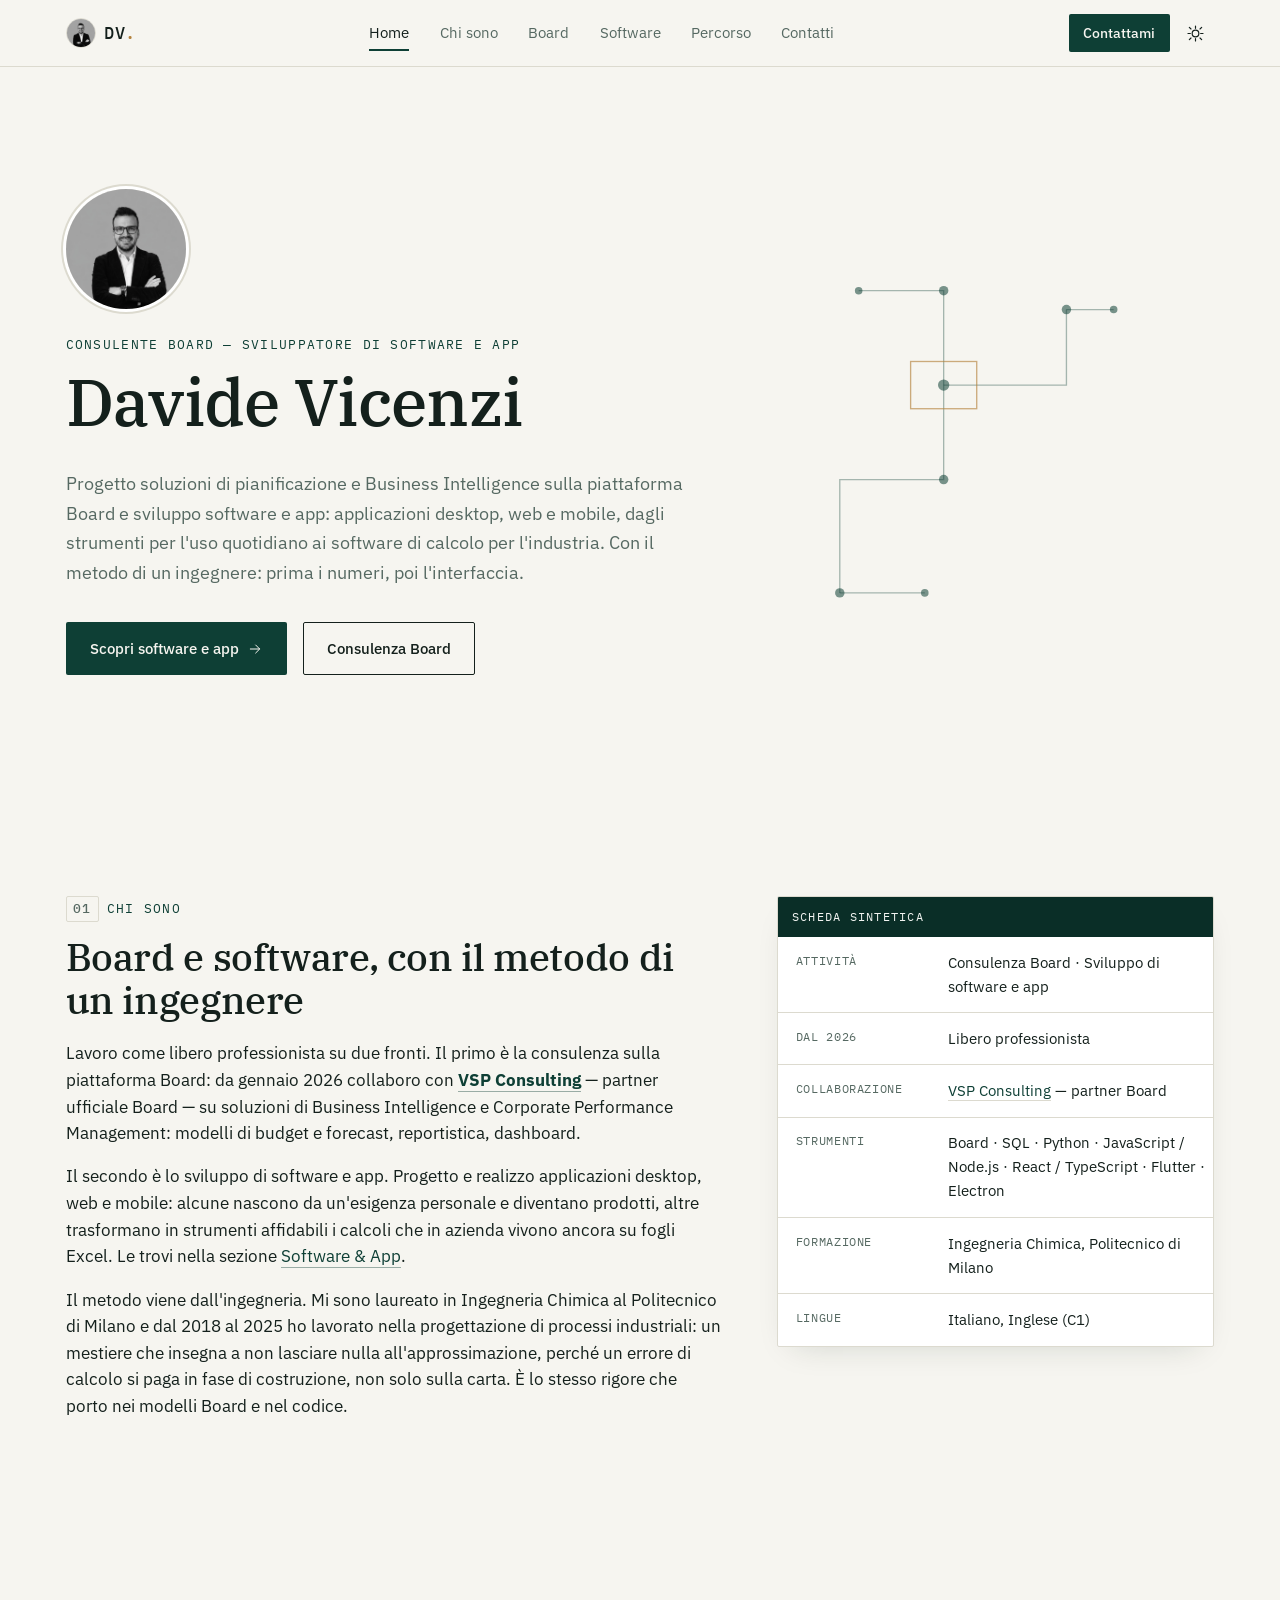
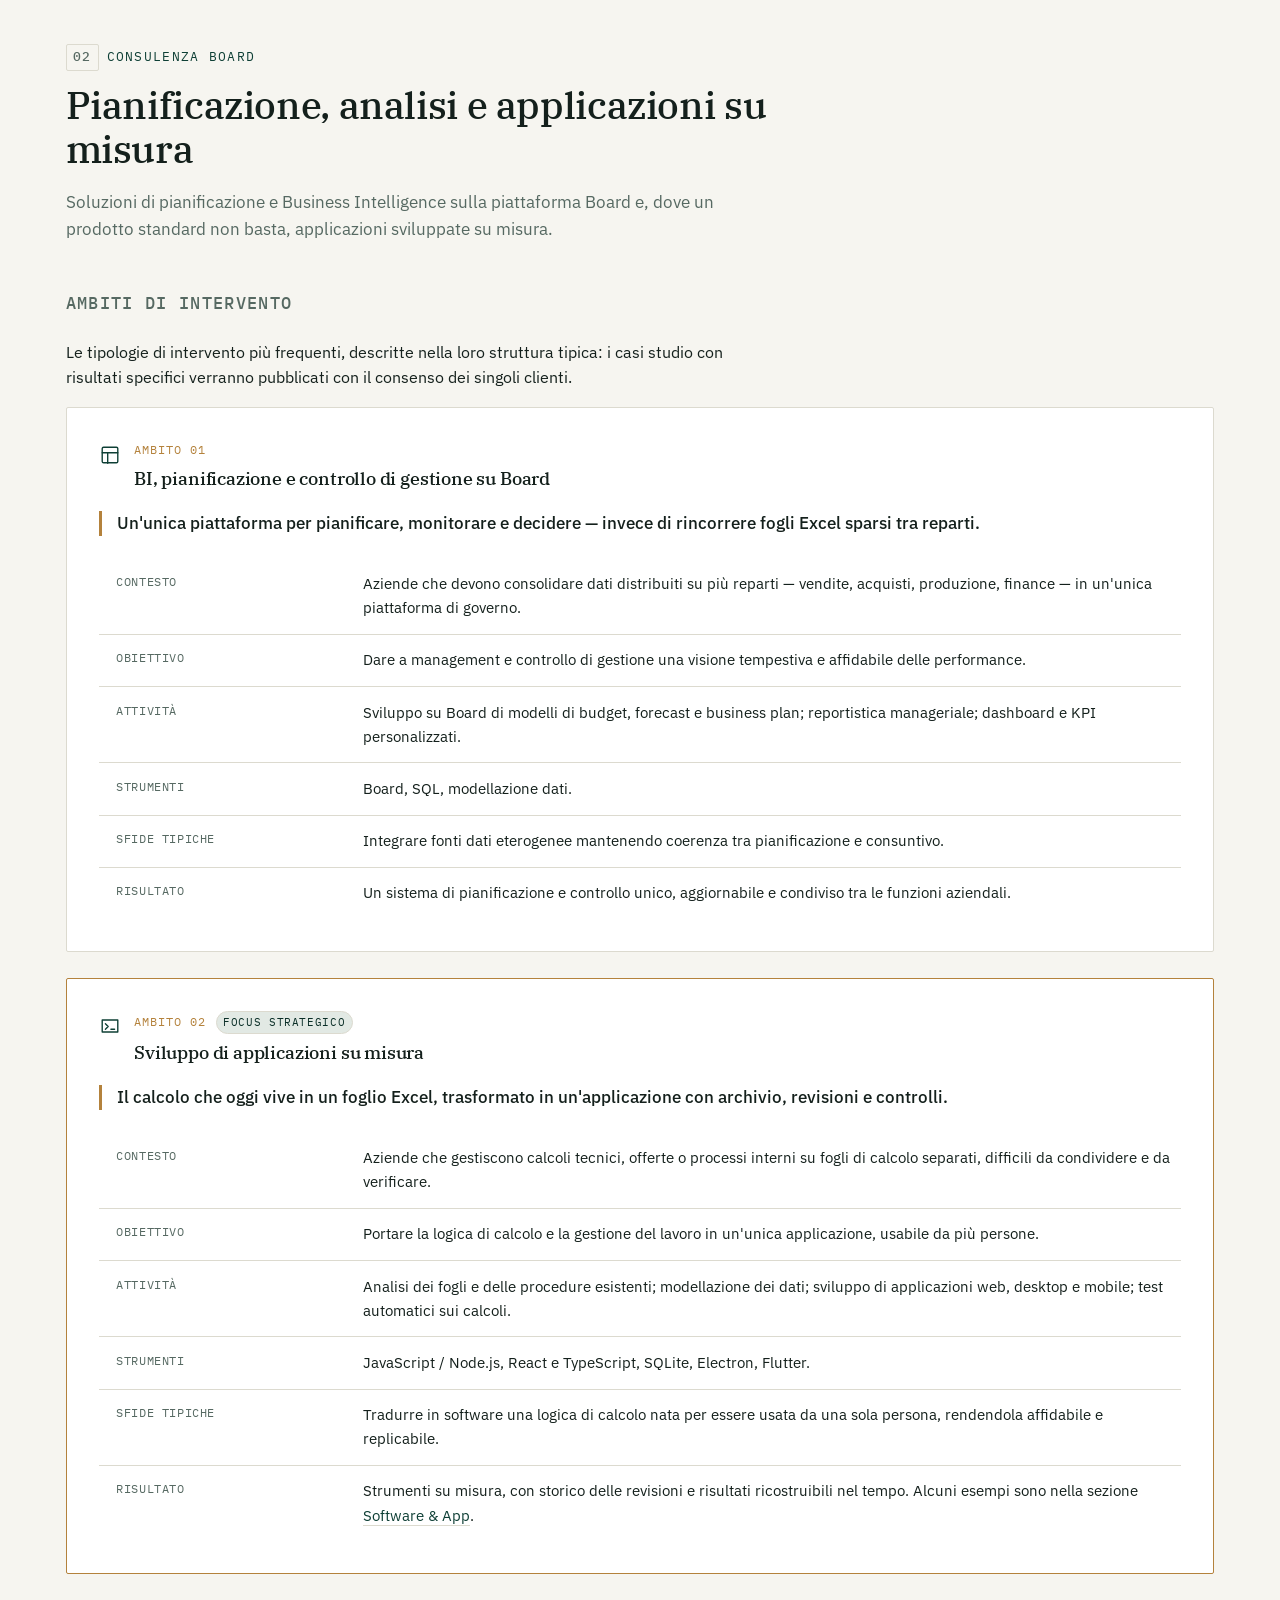
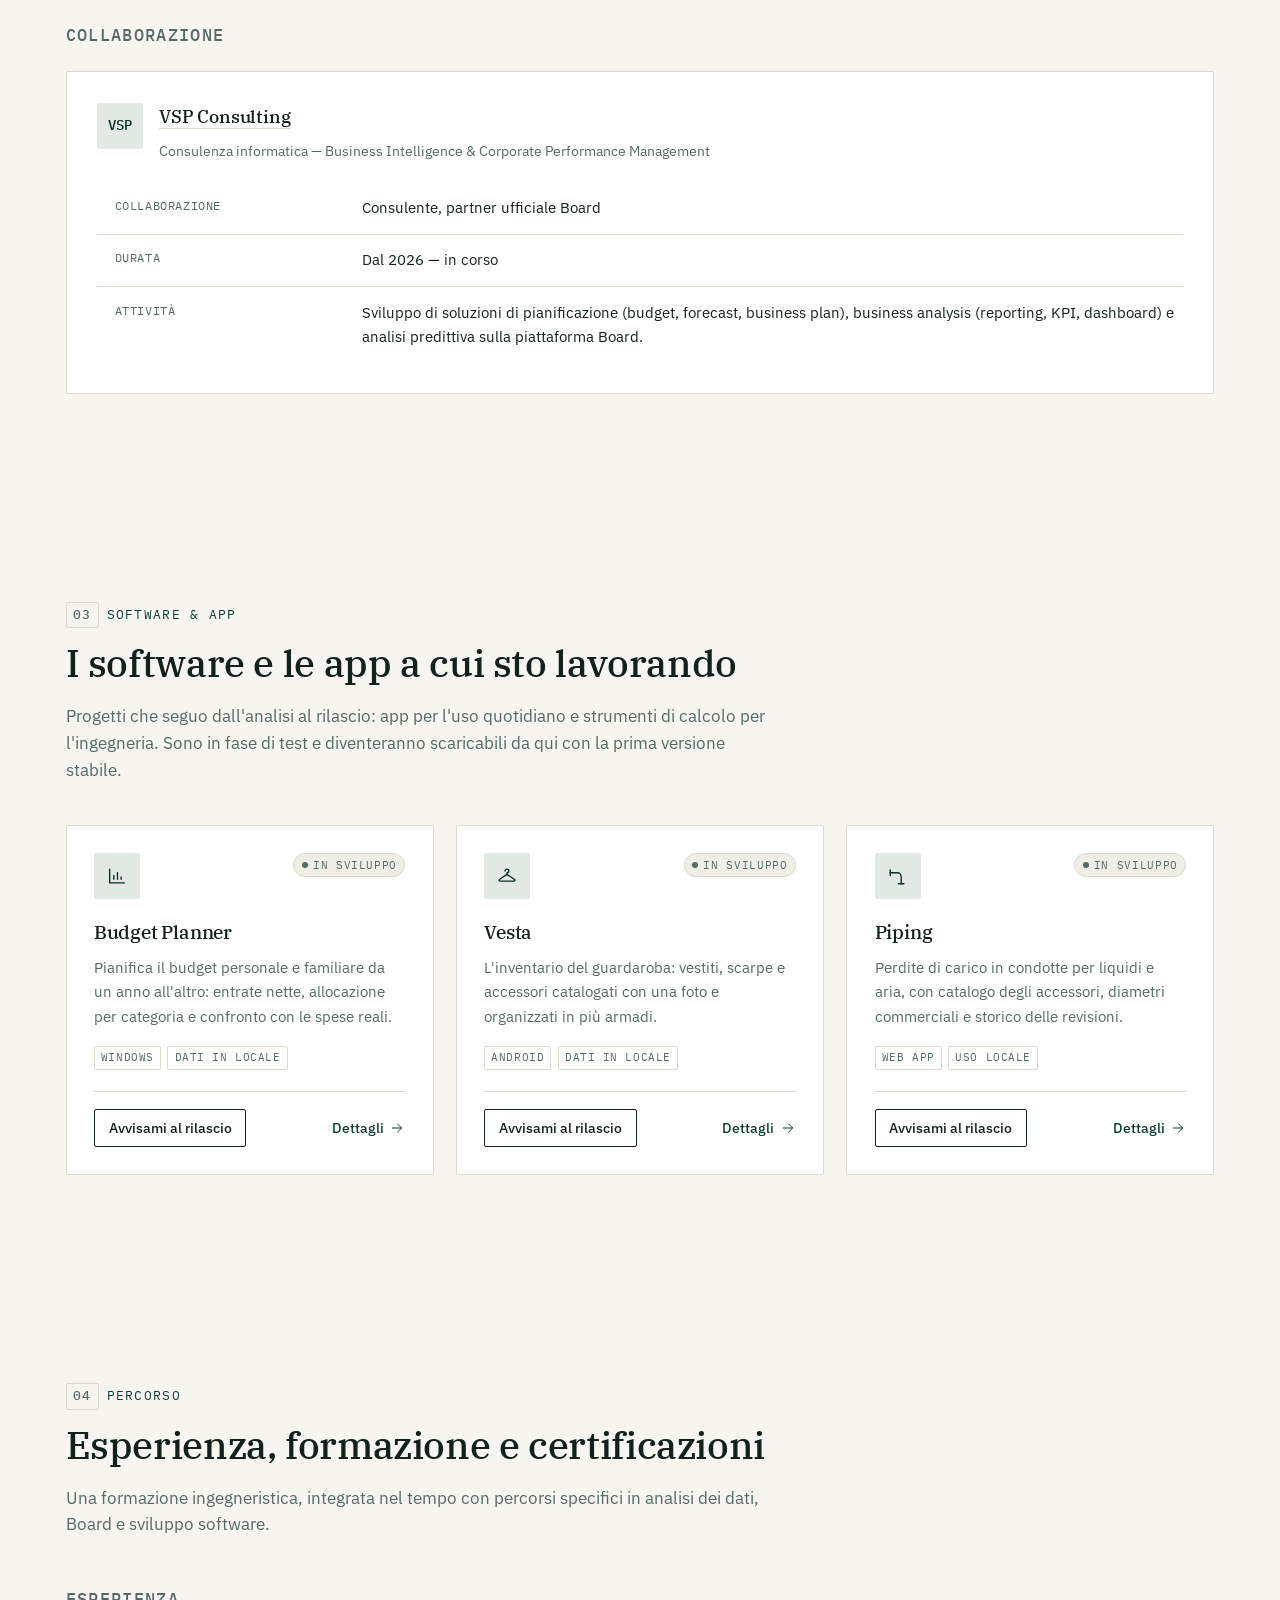
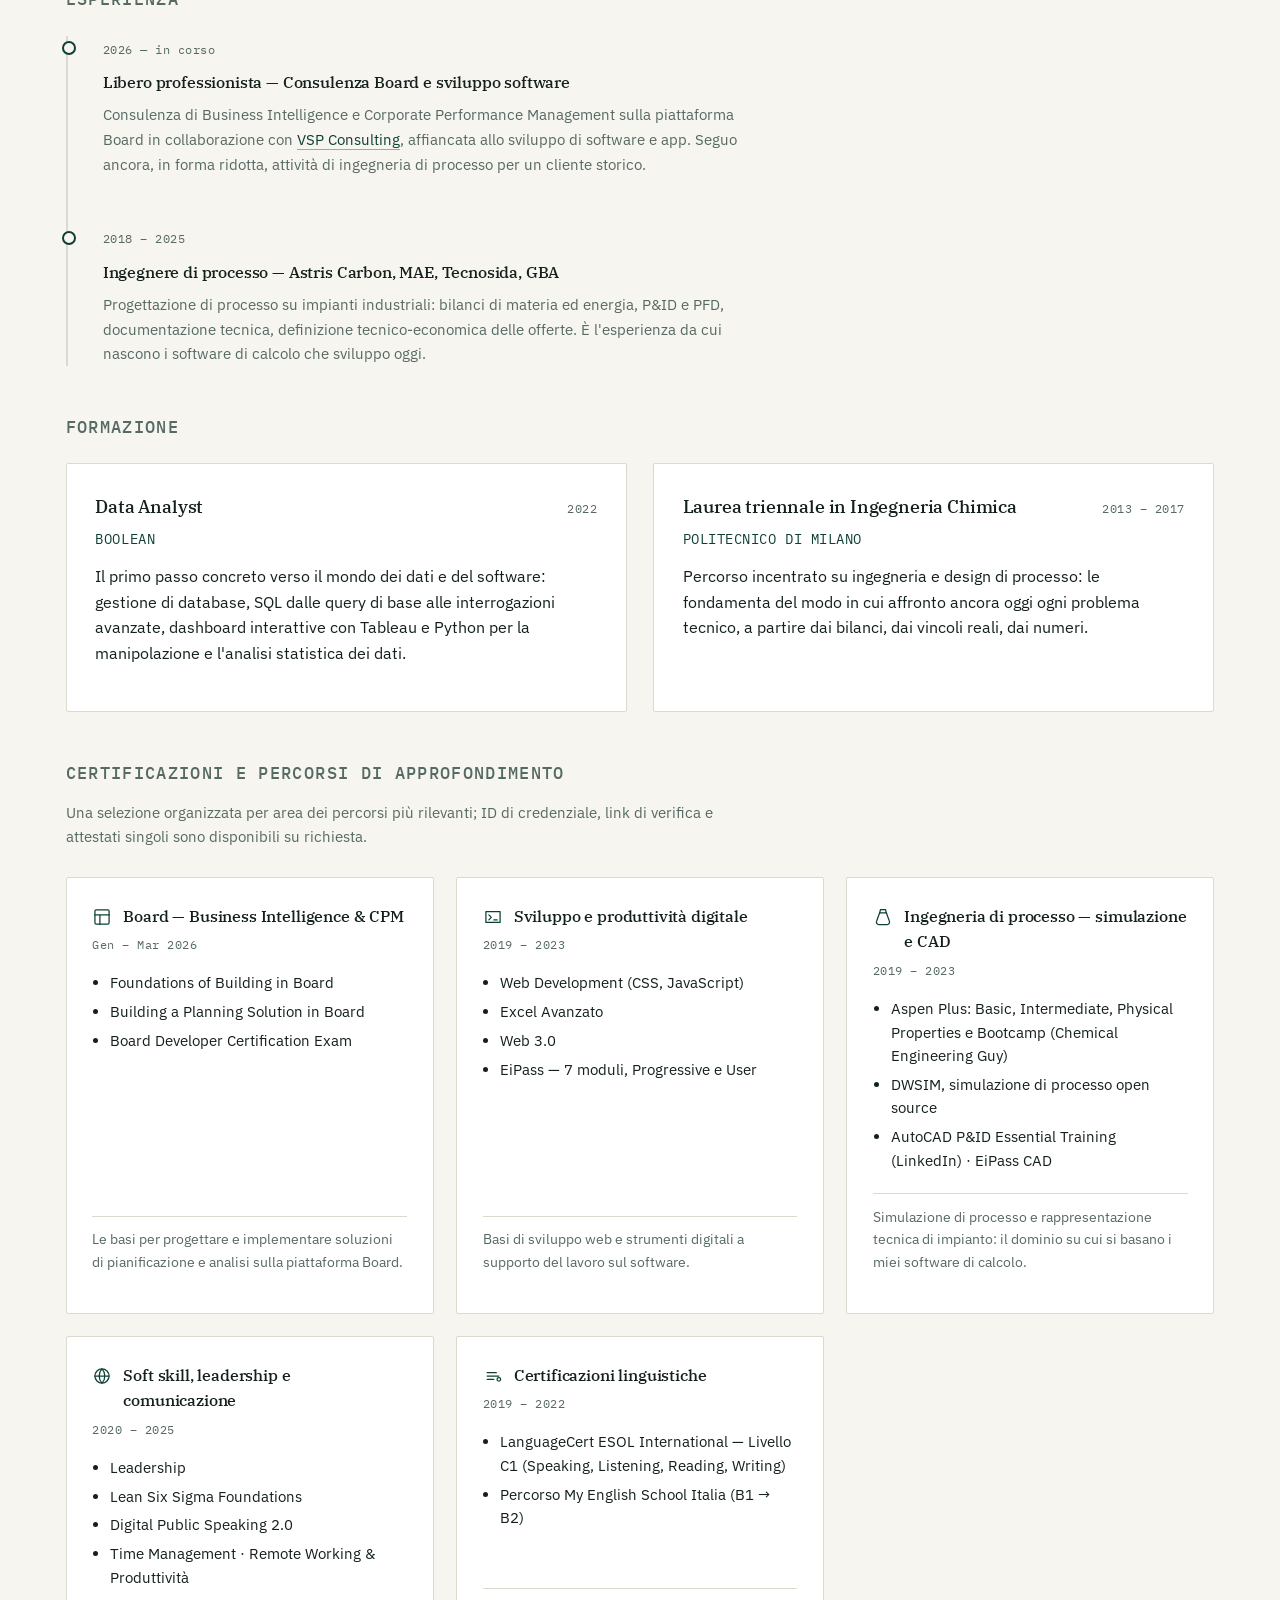
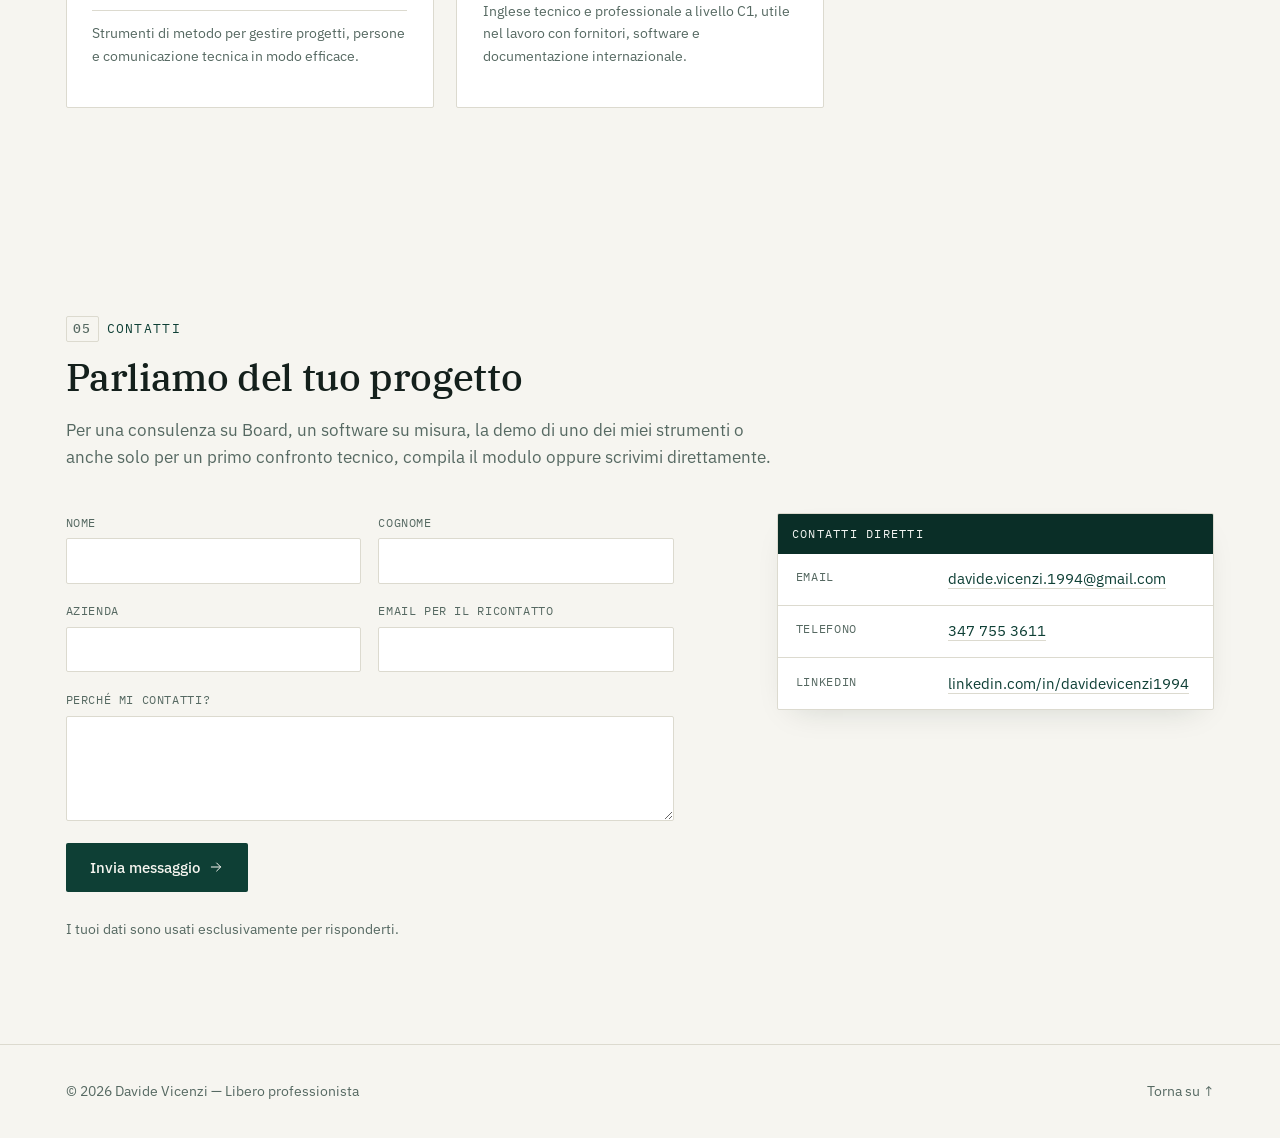
==== index.html @ 3ca6655b "Nasconde AbatiX e toglie i segnaposto degli screenshot - AbatiX rimosso dalla vetrina in attesa di c" ====
<!DOCTYPE html>
<html lang="it">
<head>
<meta charset="UTF-8">
<meta name="viewport" content="width=device-width, initial-scale=1.0">
<title>Davide Vicenzi — Consulente Board e sviluppatore di software e app</title>
<meta name="description" content="Davide Vicenzi, libero professionista: consulenza di Business Intelligence e Corporate Performance Management su piattaforma Board e sviluppo di software e app su misura.">

<!-- Open Graph / LinkedIn — l'immagine og-image.png va caricata nella root del repository GitHub -->
<meta property="og:type"        content="website">
<meta property="og:url"         content="https://davide-vicenzi.github.io/">
<meta property="og:title"       content="Davide Vicenzi — Consulente Board e sviluppatore di software e app">
<meta property="og:description" content="Consulenza di Business Intelligence e Corporate Performance Management su piattaforma Board e sviluppo di software e app su misura.">
<meta property="og:image"       content="https://davide-vicenzi.github.io/og-image.png">
<meta property="og:locale"      content="it_IT">

<!-- Twitter / X Card -->
<meta name="twitter:card"        content="summary_large_image">
<meta name="twitter:title"       content="Davide Vicenzi — Consulente Board e sviluppatore di software e app">
<meta name="twitter:description" content="Consulenza di Business Intelligence e Corporate Performance Management su piattaforma Board e sviluppo di software e app su misura.">
<meta name="twitter:image"       content="https://davide-vicenzi.github.io/og-image.png">

<!-- Favicon -->
<link rel="icon"             type="image/svg+xml" href="favicon.svg">
<link rel="alternate icon"   type="image/x-icon"  href="favicon.ico">
<link rel="apple-touch-icon" sizes="180x180"       href="apple-touch-icon.png">

<!-- SEO -->
<link rel="canonical" href="https://davide-vicenzi.github.io/">
<meta name="author" content="Davide Vicenzi">

<!-- Mobile browser chrome -->
<meta name="theme-color" content="#0E3F35">

<link rel="preconnect" href="https://fonts.googleapis.com">
<link rel="preconnect" href="https://fonts.gstatic.com" crossorigin>
<link href="https://fonts.googleapis.com/css2?family=IBM+Plex+Serif:wght@400;500;600&family=IBM+Plex+Sans:wght@400;500;600&family=IBM+Plex+Mono:wght@400;500&display=swap" rel="stylesheet">
<link rel="stylesheet" href="style.css">
</head>
<body>

<a class="skip-link" href="#main">Vai al contenuto</a>

<header class="site-header" id="site-header">
  <div class="nav-inner">

    <div class="logo-area">
      <!-- Avatar miniatura: appare quando la hero esce dal viewport -->
      <div class="nav-avatar" id="nav-avatar" aria-hidden="true">
        <img src="foto-profilo.jpg" alt="Davide Vicenzi">
      </div>
      <a href="#home" class="logo" aria-label="Torna alla home">DV<span class="logo-dot">.</span></a>
    </div>

    <nav class="main-nav" id="main-nav" aria-label="Navigazione principale">
      <a href="#home">Home</a>
      <a href="#chi-sono">Chi sono</a>
      <a href="#board">Board</a>
      <a href="#software">Software</a>
      <a href="#percorso">Percorso</a>
      <a href="#contatti">Contatti</a>
    </nav>

    <div class="nav-actions">
      <a href="#contatti" class="btn btn-primary btn-sm btn-nav-cta" aria-label="Contattami">Contattami</a>
      <button id="theme-toggle" class="icon-btn" type="button" aria-label="Attiva tema scuro">
        <svg class="icon icon-sun" viewBox="0 0 24 24" aria-hidden="true"><circle cx="12" cy="12" r="4.2"/><path d="M12 2.5v3M12 18.5v3M4.2 4.2l2.1 2.1M17.7 17.7l2.1 2.1M2.5 12h3M18.5 12h3M4.2 19.8l2.1-2.1M17.7 6.3l2.1-2.1"/></svg>
        <svg class="icon icon-moon" viewBox="0 0 24 24" aria-hidden="true"><path d="M20 14.5A8.5 8.5 0 1 1 9.5 4a7 7 0 0 0 10.5 10.5z"/></svg>
      </button>
      <button id="nav-toggle" class="icon-btn nav-toggle" type="button" aria-label="Apri il menu" aria-expanded="false" aria-controls="main-nav">
        <svg class="icon icon-menu" viewBox="0 0 24 24" aria-hidden="true"><path d="M3.5 6.5h17M3.5 12h17M3.5 17.5h17"/></svg>
        <svg class="icon icon-close" viewBox="0 0 24 24" aria-hidden="true"><path d="M5 5l14 14M19 5L5 19"/></svg>
      </button>
    </div>

  </div>
</header>

<main id="main">

  <!-- ============ 0 — HERO ============ -->
  <section id="home" class="hero">
    <div class="hero-grid">
      <div class="hero-content reveal">

        <!-- Foto profilo -->
        <div class="hero-avatar-wrap">
          <div class="hero-avatar" id="hero-avatar" role="img" aria-label="Foto profilo Davide Vicenzi">
            <img src="foto-profilo.jpg" alt="Davide Vicenzi">
          </div>
        </div>

        <p class="eyebrow">Consulente Board — Sviluppatore di software e app</p>
        <h1>Davide Vicenzi</h1>
        <p class="hero-lead">
          Progetto soluzioni di pianificazione e Business Intelligence sulla piattaforma Board e sviluppo
          software e app: applicazioni desktop, web e mobile, dagli strumenti per l'uso quotidiano ai
          software di calcolo per l'industria. Con il metodo di un ingegnere: prima i numeri, poi
          l'interfaccia.
        </p>
        <div class="hero-cta">
          <a class="btn btn-primary" href="#software">
            Scopri software e app
            <svg class="icon icon-arrow" viewBox="0 0 24 24" aria-hidden="true"><path d="M5 12h14M13 6l6 6-6 6"/></svg>
          </a>
          <a class="btn btn-outline" href="#board">Consulenza Board</a>
        </div>
      </div>

      <div class="hero-diagram" aria-hidden="true">
        <svg viewBox="0 0 360 420" class="diagram-svg">
          <g class="diagram-lines">
            <path d="M40 380 V 260 H 150 V 160"/>
            <path d="M150 160 H 280 V 80"/>
            <path d="M150 160 V 60 H 60"/>
            <path d="M280 80 H 330"/>
            <path d="M40 380 H 130"/>
          </g>
          <g class="diagram-nodes">
            <circle cx="40" cy="380" r="5"/>
            <circle cx="150" cy="260" r="5"/>
            <circle cx="150" cy="160" r="6"/>
            <circle cx="150" cy="60" r="5"/>
            <circle cx="60" cy="60" r="4"/>
            <circle cx="280" cy="80" r="5"/>
            <circle cx="330" cy="80" r="4"/>
            <circle cx="130" cy="380" r="4"/>
          </g>
          <rect class="diagram-box" x="115" y="135" width="70" height="50"/>
        </svg>
      </div>
    </div>
  </section>

  <!-- ============ 01 — CHI SONO ============ -->
  <section id="chi-sono" class="section chi-sono-section">
    <div class="section-inner two-col">
      <div class="col-main reveal">
        <p class="eyebrow"><span class="eyebrow-num">01</span> Chi sono</p>
        <h2>Board e software, con il metodo di un ingegnere</h2>

        <div class="prose">
          <p>
            Lavoro come libero professionista su due fronti. Il primo è la consulenza sulla piattaforma
            Board: da gennaio 2026 collaboro con
            <a href="https://www.vspconsulting.it/" target="_blank" rel="noopener" class="inline-link"><strong>VSP Consulting</strong></a>
            — partner ufficiale Board — su soluzioni di Business Intelligence e Corporate Performance
            Management: modelli di budget e forecast, reportistica, dashboard.
          </p>
          <p>
            Il secondo è lo sviluppo di software e app. Progetto e realizzo applicazioni desktop, web e
            mobile: alcune nascono da un'esigenza personale e diventano prodotti, altre trasformano in
            strumenti affidabili i calcoli che in azienda vivono ancora su fogli Excel. Le trovi nella
            sezione <a href="#software" class="inline-link">Software &amp; App</a>.
          </p>
          <p>
            Il metodo viene dall'ingegneria. Mi sono laureato in Ingegneria Chimica al Politecnico di
            Milano e dal 2018 al 2025 ho lavorato nella progettazione di processi industriali: un mestiere
            che insegna a non lasciare nulla all'approssimazione, perché un errore di calcolo si paga in
            fase di costruzione, non solo sulla carta. È lo stesso rigore che porto nei modelli Board e
            nel codice.
          </p>
        </div>
      </div>

      <aside class="col-side reveal">
        <div class="spec-sheet">
          <div class="spec-sheet-head">Scheda sintetica</div>
          <dl class="fact-list">
            <div class="fact-row">
              <dt>Attività</dt>
              <dd>Consulenza Board · Sviluppo di software e app</dd>
            </div>
            <div class="fact-row">
              <dt>Dal 2026</dt>
              <dd>Libero professionista</dd>
            </div>
            <div class="fact-row">
              <dt>Collaborazione</dt>
              <dd>
                <a href="https://www.vspconsulting.it/" target="_blank" rel="noopener" class="inline-link">VSP Consulting</a>
                — partner Board
              </dd>
            </div>
            <div class="fact-row">
              <dt>Strumenti</dt>
              <dd>Board · SQL · Python · JavaScript / Node.js · React / TypeScript · Flutter · Electron</dd>
            </div>
            <div class="fact-row">
              <dt>Formazione</dt>
              <dd>Ingegneria Chimica, Politecnico di Milano</dd>
            </div>
            <div class="fact-row">
              <dt>Lingue</dt>
              <dd>Italiano, Inglese (C1)</dd>
            </div>
          </dl>
        </div>
      </aside>
    </div>
  </section>

  <!-- ============ 02 — CONSULENZA BOARD ============ -->
  <section id="board" class="section board-section">
    <div class="section-inner">
      <header class="section-head reveal">
        <p class="eyebrow"><span class="eyebrow-num">02</span> Consulenza Board</p>
        <h2>Pianificazione, analisi e applicazioni su misura</h2>
        <p class="section-lead">
          Soluzioni di pianificazione e Business Intelligence sulla piattaforma Board e, dove un prodotto
          standard non basta, applicazioni sviluppate su misura.
        </p>
      </header>

      <h3 class="subhead reveal">Ambiti di intervento</h3>
      <p class="prose reveal">
        Le tipologie di intervento più frequenti, descritte nella loro struttura tipica: i casi studio con
        risultati specifici verranno pubblicati con il consenso dei singoli clienti.
      </p>

      <div class="case-grid reveal">

        <article class="case-card">
          <div class="case-card-head">
            <svg class="icon" viewBox="0 0 24 24" aria-hidden="true"><rect x="3.5" y="3.5" width="17" height="17" rx="1.5"/><path d="M3.5 9.5h17M9.5 9.5V21"/></svg>
            <div>
              <p class="case-tag"><span class="case-tag-num">Ambito 01</span></p>
              <h4>BI, pianificazione e controllo di gestione su Board</h4>
            </div>
          </div>
          <p class="case-promise">Un'unica piattaforma per pianificare, monitorare e decidere — invece di rincorrere fogli Excel sparsi tra reparti.</p>
          <dl class="fact-list fact-list-case">
            <div class="fact-row"><dt>Contesto</dt><dd>Aziende che devono consolidare dati distribuiti su più reparti — vendite, acquisti, produzione, finance — in un'unica piattaforma di governo.</dd></div>
            <div class="fact-row"><dt>Obiettivo</dt><dd>Dare a management e controllo di gestione una visione tempestiva e affidabile delle performance.</dd></div>
            <div class="fact-row"><dt>Attività</dt><dd>Sviluppo su Board di modelli di budget, forecast e business plan; reportistica manageriale; dashboard e KPI personalizzati.</dd></div>
            <div class="fact-row"><dt>Strumenti</dt><dd>Board, SQL, modellazione dati.</dd></div>
            <div class="fact-row"><dt>Sfide tipiche</dt><dd>Integrare fonti dati eterogenee mantenendo coerenza tra pianificazione e consuntivo.</dd></div>
            <div class="fact-row"><dt>Risultato</dt><dd>Un sistema di pianificazione e controllo unico, aggiornabile e condiviso tra le funzioni aziendali.</dd></div>
          </dl>
        </article>

        <article class="case-card case-card-featured">
          <div class="case-card-head">
            <svg class="icon" viewBox="0 0 24 24" aria-hidden="true"><path d="M3.5 5.5h17v13h-17z"/><path d="M7 9.5l3 3-3 3M13 15.5h4"/></svg>
            <div>
              <p class="case-tag"><span class="case-tag-num">Ambito 02</span> <span class="case-badge">Focus strategico</span></p>
              <h4>Sviluppo di applicazioni su misura</h4>
            </div>
          </div>
          <p class="case-promise">Il calcolo che oggi vive in un foglio Excel, trasformato in un'applicazione con archivio, revisioni e controlli.</p>
          <dl class="fact-list fact-list-case">
            <div class="fact-row"><dt>Contesto</dt><dd>Aziende che gestiscono calcoli tecnici, offerte o processi interni su fogli di calcolo separati, difficili da condividere e da verificare.</dd></div>
            <div class="fact-row"><dt>Obiettivo</dt><dd>Portare la logica di calcolo e la gestione del lavoro in un'unica applicazione, usabile da più persone.</dd></div>
            <div class="fact-row"><dt>Attività</dt><dd>Analisi dei fogli e delle procedure esistenti; modellazione dei dati; sviluppo di applicazioni web, desktop e mobile; test automatici sui calcoli.</dd></div>
            <div class="fact-row"><dt>Strumenti</dt><dd>JavaScript / Node.js, React e TypeScript, SQLite, Electron, Flutter.</dd></div>
            <div class="fact-row"><dt>Sfide tipiche</dt><dd>Tradurre in software una logica di calcolo nata per essere usata da una sola persona, rendendola affidabile e replicabile.</dd></div>
            <div class="fact-row"><dt>Risultato</dt><dd>Strumenti su misura, con storico delle revisioni e risultati ricostruibili nel tempo. Alcuni esempi sono nella sezione <a href="#software">Software &amp; App</a>.</dd></div>
          </dl>
        </article>

      </div>

      <h3 class="subhead reveal">Collaborazione</h3>
      <article class="client-card reveal">
        <div class="client-card-top">
          <span class="client-mark">VSP</span>
          <div>
            <h4>
              <a href="https://www.vspconsulting.it/" target="_blank" rel="noopener" class="client-name-link">VSP Consulting</a>
            </h4>
            <p class="client-sector">Consulenza informatica — Business Intelligence &amp; Corporate Performance Management</p>
          </div>
        </div>
        <dl class="fact-list fact-list-case">
          <div class="fact-row"><dt>Collaborazione</dt><dd>Consulente, partner ufficiale Board</dd></div>
          <div class="fact-row"><dt>Durata</dt><dd>Dal 2026 — in corso</dd></div>
          <div class="fact-row"><dt>Attività</dt><dd>Sviluppo di soluzioni di pianificazione (budget, forecast, business plan), business analysis (reporting, KPI, dashboard) e analisi predittiva sulla piattaforma Board.</dd></div>
        </dl>
      </article>
    </div>
  </section>

  <!-- ============ 03 — SOFTWARE & APP ============
       Stati di una card (badge + azione principale):
         status-dev        "In sviluppo"   → "Avvisami al rilascio"  (#contatti)
         status-demo       "Su richiesta"  → "Richiedi una demo"     (#contatti)
         status-available  "Disponibile"   → "Scarica" verso
                           https://github.com/Davide-Vicenzi/<progetto>-releases/releases/latest
       Il link releases/latest punta sempre all'ultima versione: non va aggiornato a ogni release.
  ================================================= -->
  <section id="software" class="section software-section">
    <div class="section-inner">
      <header class="section-head reveal">
        <p class="eyebrow"><span class="eyebrow-num">03</span> Software &amp; App</p>
        <h2>I software e le app a cui sto lavorando</h2>
        <p class="section-lead">
          Progetti che seguo dall'analisi al rilascio: app per l'uso quotidiano e strumenti di calcolo
          per l'ingegneria. Sono in fase di test e diventeranno scaricabili da qui con la prima versione
          stabile.
        </p>
      </header>

      <div class="project-grid reveal">

        <article class="project-card">
          <div class="project-card-head">
            <span class="project-icon"><svg class="icon" viewBox="0 0 24 24" aria-hidden="true"><path d="M4 4.5v15h16"/><path d="M8.5 15.5v-4M12.5 15.5v-7M16.5 15.5v-2.5"/></svg></span>
            <span class="status-badge status-dev">In sviluppo</span>
          </div>
          <h4><a href="software/budget-planner.html">Budget Planner</a></h4>
          <p class="project-promise">Pianifica il budget personale e familiare da un anno all'altro: entrate nette, allocazione per categoria e confronto con le spese reali.</p>
          <ul class="platform-tags">
            <li class="platform-tag">Windows</li>
            <li class="platform-tag">Dati in locale</li>
          </ul>
          <div class="project-actions">
            <a class="btn btn-outline btn-sm" href="#contatti">Avvisami al rilascio</a>
            <a class="text-link" href="software/budget-planner.html">Dettagli <svg class="icon icon-arrow" viewBox="0 0 24 24" aria-hidden="true"><path d="M5 12h14M13 6l6 6-6 6"/></svg></a>
          </div>
        </article>

        <article class="project-card">
          <div class="project-card-head">
            <span class="project-icon"><svg class="icon" viewBox="0 0 24 24" aria-hidden="true"><path d="M10 6.5a2 2 0 1 1 2 2v1.7"/><path d="M12 10.2l8.3 5.6a1 1 0 0 1-.6 1.8H4.3a1 1 0 0 1-.6-1.8L12 10.2Z"/></svg></span>
            <span class="status-badge status-dev">In sviluppo</span>
          </div>
          <h4><a href="software/vesta.html">Vesta</a></h4>
          <p class="project-promise">L'inventario del guardaroba: vestiti, scarpe e accessori catalogati con una foto e organizzati in più armadi.</p>
          <ul class="platform-tags">
            <li class="platform-tag">Android</li>
            <li class="platform-tag">Dati in locale</li>
          </ul>
          <div class="project-actions">
            <a class="btn btn-outline btn-sm" href="#contatti">Avvisami al rilascio</a>
            <a class="text-link" href="software/vesta.html">Dettagli <svg class="icon icon-arrow" viewBox="0 0 24 24" aria-hidden="true"><path d="M5 12h14M13 6l6 6-6 6"/></svg></a>
          </div>
        </article>

        <article class="project-card">
          <div class="project-card-head">
            <span class="project-icon"><svg class="icon" viewBox="0 0 24 24" aria-hidden="true"><path d="M3.5 8.5h8a4 4 0 0 1 4 4v8"/><path d="M3.5 5.5v6M12.5 20.5h6"/></svg></span>
            <span class="status-badge status-dev">In sviluppo</span>
          </div>
          <h4><a href="software/piping.html">Piping</a></h4>
          <p class="project-promise">Perdite di carico in condotte per liquidi e aria, con catalogo degli accessori, diametri commerciali e storico delle revisioni.</p>
          <ul class="platform-tags">
            <li class="platform-tag">Web app</li>
            <li class="platform-tag">Uso locale</li>
          </ul>
          <div class="project-actions">
            <a class="btn btn-outline btn-sm" href="#contatti">Avvisami al rilascio</a>
            <a class="text-link" href="software/piping.html">Dettagli <svg class="icon icon-arrow" viewBox="0 0 24 24" aria-hidden="true"><path d="M5 12h14M13 6l6 6-6 6"/></svg></a>
          </div>
        </article>

      </div>
    </div>
  </section>

  <!-- ============ 04 — PERCORSO ============ -->
  <section id="percorso" class="section percorso-section">
    <div class="section-inner">
      <header class="section-head reveal">
        <p class="eyebrow"><span class="eyebrow-num">04</span> Percorso</p>
        <h2>Esperienza, formazione e certificazioni</h2>
        <p class="section-lead">
          Una formazione ingegneristica, integrata nel tempo con percorsi specifici in analisi dei dati,
          Board e sviluppo software.
        </p>
      </header>

      <h3 class="subhead reveal">Esperienza</h3>
      <div class="timeline reveal">

        <div class="timeline-item">
          <span class="tag-mono">2026 — in corso</span>
          <h4>Libero professionista — Consulenza Board e sviluppo software</h4>
          <p>
            Consulenza di Business Intelligence e Corporate Performance Management sulla piattaforma Board
            in collaborazione con <a href="https://www.vspconsulting.it/" target="_blank" rel="noopener" class="inline-link">VSP Consulting</a>,
            affiancata allo sviluppo di software e app. Seguo ancora, in forma ridotta, attività di
            ingegneria di processo per un cliente storico.
          </p>
        </div>

        <div class="timeline-item">
          <span class="tag-mono">2018 – 2025</span>
          <h4>Ingegnere di processo — Astris Carbon, MAE, Tecnosida, GBA</h4>
          <p>
            Progettazione di processo su impianti industriali: bilanci di materia ed energia, P&amp;ID e
            PFD, documentazione tecnica, definizione tecnico-economica delle offerte. È l'esperienza da
            cui nascono i software di calcolo che sviluppo oggi.
          </p>
        </div>

      </div>

      <h3 class="subhead reveal">Formazione</h3>
      <div class="edu-grid reveal">
        <article class="edu-card">
          <div class="edu-card-top">
            <h4>Data Analyst</h4>
            <span class="tag-mono">2022</span>
          </div>
          <p class="edu-card-org">Boolean</p>
          <p>
            Il primo passo concreto verso il mondo dei dati e del software: gestione di database, SQL dalle
            query di base alle interrogazioni avanzate, dashboard interattive con Tableau e Python per la
            manipolazione e l'analisi statistica dei dati.
          </p>
        </article>

        <article class="edu-card">
          <div class="edu-card-top">
            <h4>Laurea triennale in Ingegneria Chimica</h4>
            <span class="tag-mono">2013 – 2017</span>
          </div>
          <p class="edu-card-org">Politecnico di Milano</p>
          <p>
            Percorso incentrato su ingegneria e design di processo: le fondamenta del modo in cui affronto
            ancora oggi ogni problema tecnico, a partire dai bilanci, dai vincoli reali, dai numeri.
          </p>
        </article>
      </div>

      <h3 class="subhead reveal">Certificazioni e percorsi di approfondimento</h3>
      <p class="muted-note reveal">
        Una selezione organizzata per area dei percorsi più rilevanti; ID di credenziale, link di verifica e
        attestati singoli sono disponibili su richiesta.
      </p>

      <div class="cert-grid reveal">

        <article class="cert-card">
          <div class="cert-card-head">
            <svg class="icon" viewBox="0 0 24 24" aria-hidden="true"><rect x="3.5" y="3.5" width="17" height="17" rx="1.5"/><path d="M3.5 9.5h17M9.5 9.5V21"/></svg>
            <h4>Board — Business Intelligence &amp; CPM</h4>
          </div>
          <span class="tag-mono">Gen – Mar 2026</span>
          <ul>
            <li>Foundations of Building in Board</li>
            <li>Building a Planning Solution in Board</li>
            <li>Board Developer Certification Exam</li>
          </ul>
          <p class="cert-value">Le basi per progettare e implementare soluzioni di pianificazione e analisi sulla piattaforma Board.</p>
        </article>

        <article class="cert-card">
          <div class="cert-card-head">
            <svg class="icon" viewBox="0 0 24 24" aria-hidden="true"><path d="M3.5 5.5h17v13h-17z"/><path d="M7 9.5l3 3-3 3M13 15.5h4"/></svg>
            <h4>Sviluppo e produttività digitale</h4>
          </div>
          <span class="tag-mono">2019 – 2023</span>
          <ul>
            <li>Web Development (CSS, JavaScript)</li>
            <li>Excel Avanzato</li>
            <li>Web 3.0</li>
            <li>EiPass — 7 moduli, Progressive e User</li>
          </ul>
          <p class="cert-value">Basi di sviluppo web e strumenti digitali a supporto del lavoro sul software.</p>
        </article>

        <article class="cert-card">
          <div class="cert-card-head">
            <svg class="icon" viewBox="0 0 24 24" aria-hidden="true"><path d="M9 3h6l1 4H8l1-4Z"/><path d="M8 7l-3.5 9.5A3 3 0 0 0 7.3 21h9.4a3 3 0 0 0 2.8-4.5L16 7"/></svg>
            <h4>Ingegneria di processo — simulazione e CAD</h4>
          </div>
          <span class="tag-mono">2019 – 2023</span>
          <ul>
            <li>Aspen Plus: Basic, Intermediate, Physical Properties e Bootcamp (Chemical Engineering Guy)</li>
            <li>DWSIM, simulazione di processo open source</li>
            <li>AutoCAD P&amp;ID Essential Training (LinkedIn) · EiPass CAD</li>
          </ul>
          <p class="cert-value">Simulazione di processo e rappresentazione tecnica di impianto: il dominio su cui si basano i miei software di calcolo.</p>
        </article>

        <article class="cert-card">
          <div class="cert-card-head">
            <svg class="icon" viewBox="0 0 24 24" aria-hidden="true"><circle cx="12" cy="12" r="8.5"/><path d="M3.5 12h17M12 3.5c2.2 2.3 3.4 5.4 3.4 8.5s-1.2 6.2-3.4 8.5c-2.2-2.3-3.4-5.4-3.4-8.5S9.8 5.8 12 3.5Z"/></svg>
            <h4>Soft skill, leadership e comunicazione</h4>
          </div>
          <span class="tag-mono">2020 – 2025</span>
          <ul>
            <li>Leadership</li>
            <li>Lean Six Sigma Foundations</li>
            <li>Digital Public Speaking 2.0</li>
            <li>Time Management · Remote Working &amp; Produttività</li>
          </ul>
          <p class="cert-value">Strumenti di metodo per gestire progetti, persone e comunicazione tecnica in modo efficace.</p>
        </article>

        <article class="cert-card">
          <div class="cert-card-head">
            <svg class="icon" viewBox="0 0 24 24" aria-hidden="true"><path d="M5 8h11M5 12h14M5 16h8"/><circle cx="19" cy="16" r="2.2"/></svg>
            <h4>Certificazioni linguistiche</h4>
          </div>
          <span class="tag-mono">2019 – 2022</span>
          <ul>
            <li>LanguageCert ESOL International — Livello C1 (Speaking, Listening, Reading, Writing)</li>
            <li>Percorso My English School Italia (B1 → B2)</li>
          </ul>
          <p class="cert-value">Inglese tecnico e professionale a livello C1, utile nel lavoro con fornitori, software e documentazione internazionale.</p>
        </article>

      </div>
    </div>
  </section>

  <!-- ============ 05 — CONTATTI ============ -->
  <section id="contatti" class="section contatti-section">
    <div class="section-inner">
      <header class="section-head reveal">
        <p class="eyebrow"><span class="eyebrow-num">05</span> Contatti</p>
        <h2>Parliamo del tuo progetto</h2>
        <p class="section-lead">
          Per una consulenza su Board, un software su misura, la demo di uno dei miei strumenti o anche solo
          per un primo confronto tecnico, compila il modulo oppure scrivimi direttamente.
        </p>
      </header>

      <div class="two-col reveal">
        <div class="col-main">
          <!--
            FORMSPREE: sostituire YOUR_FORM_ID con l'ID ottenuto su formspree.io
            1. Registrarsi su https://formspree.io
            2. Creare un nuovo form e copiare l'ID (es. xpwzabcd)
            3. Sostituire YOUR_FORM_ID nell'attributo data-action qui sotto
          -->
          <form
            id="contact-form"
            class="contact-form"
            data-action="https://formspree.io/f/xojzgqav"
            novalidate
          >
            <!-- Honeypot anti-spam Formspree -->
            <input type="text" name="_gotcha" style="display:none" tabindex="-1" autocomplete="off">

            <div class="form-row form-row-2col">
              <div class="form-field">
                <label for="cf-nome">Nome</label>
                <input type="text" id="cf-nome" name="nome" autocomplete="given-name" required>
              </div>
              <div class="form-field">
                <label for="cf-cognome">Cognome</label>
                <input type="text" id="cf-cognome" name="cognome" autocomplete="family-name" required>
              </div>
            </div>
            <div class="form-row form-row-2col">
              <div class="form-field">
                <label for="cf-azienda">Azienda</label>
                <input type="text" id="cf-azienda" name="azienda" autocomplete="organization">
              </div>
              <div class="form-field">
                <label for="cf-email">Email per il ricontatto</label>
                <input type="email" id="cf-email" name="email" autocomplete="email" required>
              </div>
            </div>
            <div class="form-field">
              <label for="cf-messaggio">Perché mi contatti?</label>
              <textarea id="cf-messaggio" name="messaggio" rows="4" required></textarea>
            </div>

            <button type="submit" class="btn btn-primary" id="form-submit-btn">
              Invia messaggio
              <svg class="icon icon-arrow" viewBox="0 0 24 24" aria-hidden="true"><path d="M5 12h14M13 6l6 6-6 6"/></svg>
            </button>

            <div id="form-feedback" class="form-feedback" aria-live="polite"></div>

            <p class="form-note">
              I tuoi dati sono usati esclusivamente per risponderti.
            </p>
          </form>
        </div>

        <aside class="col-side">
          <div class="spec-sheet">
            <div class="spec-sheet-head">Contatti diretti</div>
            <dl class="fact-list">
              <div class="fact-row">
                <dt>Email</dt>
                <dd><a href="mailto:davide.vicenzi.1994@gmail.com">davide.vicenzi.1994@gmail.com</a></dd>
              </div>
              <div class="fact-row">
                <dt>Telefono</dt>
                <dd><a href="tel:+393477553611">347 755 3611</a></dd>
              </div>
              <div class="fact-row">
                <dt>LinkedIn</dt>
                <dd><a href="https://www.linkedin.com/in/davidevicenzi1994/" target="_blank" rel="noopener">linkedin.com/in/davidevicenzi1994</a></dd>
              </div>
            </dl>
          </div>
        </aside>
      </div>
    </div>
  </section>

</main>

<footer class="site-footer">
  <div class="section-inner footer-inner">
    <span>© 2026 Davide Vicenzi — Libero professionista</span>
    <a href="#home">Torna su ↑</a>
  </div>
</footer>

<script src="script.js"></script>
<!-- Umami Analytics — privacy-first, no cookie, no banner GDPR necessario -->
<script defer src="https://cloud.umami.is/script.js" data-website-id="aee1fbe9-f34b-44ff-8fbf-5df45b9bd2ed"></script>
</body>
</html>
---- style.css ----
/* ===================================================================
   DAVIDE VICENZI — DESIGN SYSTEM
   Palette: verde scuro / petrolio (ingegneristico) + accento ottone
   Type: IBM Plex Serif (display) / IBM Plex Sans (body) / IBM Plex Mono (dati)
   =================================================================== */

:root{
  --font-display:'IBM Plex Serif', Georgia, serif;
  --font-body:'IBM Plex Sans', -apple-system, Segoe UI, sans-serif;
  --font-mono:'IBM Plex Mono', 'Courier New', monospace;

  /* light theme */
  --bg:#F6F5F0;
  --surface:#FFFFFF;
  --surface-alt:#EFEEE6;
  --ink:#14201C;
  --ink-muted:#566962;
  --primary:#0E3F35;
  --primary-strong:#0A2E27;
  --primary-tint:#E2E9E4;
  --accent:#B4823C;
  --line:#DCDACF;
  --btn-primary-bg:#0E3F35;
  --btn-primary-text:#F6F5F0;
  --shadow:0 12px 32px -16px rgba(14,40,30,0.18);

  --maxw:1200px;
  --radius:2px;
}

[data-theme="dark"]{
  --bg:#0C1411;
  --surface:#121C18;
  --surface-alt:#162420;
  --ink:#EAEEEA;
  --ink-muted:#9AACA3;
  --primary:#56B498;
  --primary-strong:#7CC9AF;
  --primary-tint:#16302A;
  --accent:#DBA862;
  --line:#22332D;
  --btn-primary-bg:#56B498;
  --btn-primary-text:#0B1714;
  --shadow:0 16px 40px -18px rgba(0,0,0,0.55);
}

*{box-sizing:border-box;}
html{scroll-behavior:smooth;}
body{margin:0;}

body{
  background:var(--bg);
  color:var(--ink);
  font-family:var(--font-body);
  font-size:16px;
  line-height:1.6;
  -webkit-font-smoothing:antialiased;
  transition:background-color .35s ease, color .35s ease;
}

h1,h2,h3,h4{
  font-family:var(--font-display);
  color:var(--ink);
  margin:0 0 .5em;
  font-weight:500;
  letter-spacing:-.01em;
}

h1{font-size:clamp(2.4rem,6vw,4.1rem); line-height:1.05;}
h2{font-size:clamp(1.7rem,3.4vw,2.35rem); line-height:1.15;}
h3.subhead{
  font-size:1.05rem;
  font-family:var(--font-mono);
  text-transform:uppercase;
  letter-spacing:.08em;
  color:var(--ink-muted);
  margin:3rem 0 1.4rem;
  font-weight:500;
}
h4{font-size:1.12rem; margin-bottom:.4em;}

p{margin:0 0 1em;}
a{color:inherit;}

img,svg{display:block; max-width:100%;}

ul{margin:0; padding:0;}

.skip-link{
  position:absolute; left:-999px; top:0;
  background:var(--primary); color:#fff; padding:.6em 1em; z-index:200;
}
.skip-link:focus{left:1rem; top:1rem;}

:focus-visible{outline:2px solid var(--primary); outline-offset:3px;}

/* ============ INLINE LINK (testo corpo) ============ */
.inline-link{
  color:var(--primary);
  text-decoration:none;
  border-bottom:1px solid color-mix(in srgb, var(--primary) 40%, transparent);
  transition:border-color .2s;
}
.inline-link:hover{border-color:var(--primary);}
[data-theme="dark"] .inline-link{color:var(--primary-strong);}

/* ============ CLIENT NAME LINK ============ */
.client-name-link{
  text-decoration:none;
  color:inherit;
  border-bottom:1px solid var(--line);
  transition:border-color .2s, color .2s;
}
.client-name-link:hover{color:var(--primary); border-color:var(--primary);}

/* ============ LAYOUT HELPERS ============ */
.section-inner{
  max-width:var(--maxw);
  margin:0 auto;
  padding:0 1.6rem;
}
.section{padding:6.5rem 0; scroll-margin-top:74px;}
.section-narrow .section-inner{max-width:880px;}

.two-col{
  display:grid;
  grid-template-columns:1.5fr 1fr;
  gap:3.5rem;
  align-items:start;
}

.prose{max-width:42em;}
.prose p{font-size:1.04rem;}

.eyebrow{
  font-family:var(--font-mono);
  font-size:.8rem;
  text-transform:uppercase;
  letter-spacing:.1em;
  color:var(--primary);
  display:flex; align-items:center; gap:.6em;
  margin:0 0 1em;
}
[data-theme="dark"] .eyebrow{color:var(--primary-strong);}

.eyebrow-num{
  font-weight:500;
  border:1px solid var(--line);
  padding:.15em .5em;
  border-radius:var(--radius);
  color:var(--ink-muted);
}

.section-head{margin-bottom:2.6rem; max-width:46em;}
.section-lead{color:var(--ink-muted); font-size:1.05rem; max-width:42em;}

.muted-note{color:var(--ink-muted); font-size:.95rem; max-width:46em; margin-top:-.6rem; margin-bottom:1.8rem;}

.tag-mono{
  font-family:var(--font-mono);
  font-size:.78rem;
  letter-spacing:.04em;
  color:var(--ink-muted);
  display:inline-block;
  margin:.2em 0 .8em;
}

/* ============ HEADER / NAV ============ */
.site-header{
  position:fixed; top:0; left:0; right:0; z-index:100;
  background:color-mix(in srgb, var(--bg) 86%, transparent);
  backdrop-filter:blur(10px);
  border-bottom:1px solid var(--line);
}
.nav-inner{
  max-width:var(--maxw);
  margin:0 auto;
  padding:0 1.6rem;
  height:66px;
  display:flex; align-items:center; justify-content:space-between;
}

/* Logo + nav-avatar pill */
.logo-area{
  display:flex; align-items:center; gap:.55rem;
}
.logo{
  font-family:var(--font-mono);
  font-weight:500;
  font-size:1.05rem;
  text-decoration:none;
  letter-spacing:.02em;
}
.logo-dot{color:var(--accent);}

/* Avatar miniatura nella nav (nascosto di default, appare dopo hero) */
.nav-avatar{
  width:30px; height:30px;
  border-radius:50%;
  background:var(--surface-alt);
  border:1.5px solid var(--line);
  overflow:hidden;
  display:flex; align-items:center; justify-content:center;
  flex-shrink:0;
  opacity:0;
  transform:scale(0.6);
  transition:opacity .35s ease, transform .35s ease;
  pointer-events:none;
}
.nav-avatar.is-visible{
  opacity:1;
  transform:scale(1);
  pointer-events:auto;
}
.nav-avatar img{
  width:100%; height:100%; object-fit:cover;
}
.nav-avatar-initials{
  font-family:var(--font-mono);
  font-size:.6rem;
  font-weight:500;
  color:var(--ink-muted);
  letter-spacing:.04em;
}

.main-nav{display:flex; gap:1.9rem;}
.main-nav a{
  font-size:.92rem;
  text-decoration:none;
  color:var(--ink-muted);
  position:relative;
  padding:.3em 0;
}
.main-nav a:hover, .main-nav a.active{color:var(--ink);}
.main-nav a.active::after{
  content:'';
  position:absolute; left:0; right:0; bottom:-2px;
  height:2px; background:var(--primary);
}

.nav-actions{display:flex; align-items:center; gap:.4rem;}

/* Bottone "Contattami" nella nav (visibile su desktop, hidden su mobile < 680) */
.btn-nav-cta{
  font-size:.82rem;
  padding:.55em 1em;
}

.icon-btn{
  background:none; border:none; cursor:pointer;
  width:38px; height:38px;
  display:flex; align-items:center; justify-content:center;
  color:var(--ink); border-radius:var(--radius);
}
.icon-btn:hover{background:var(--surface-alt);}
.icon{width:19px; height:19px; stroke:currentColor; fill:none; stroke-width:1.5; stroke-linecap:round; stroke-linejoin:round;}

.icon-moon{display:none;}
[data-theme="dark"] .icon-sun{display:none;}
[data-theme="dark"] .icon-moon{display:block;}

.icon-close{display:none;}
.nav-toggle{display:none;}
.nav-toggle.is-open .icon-menu{display:none;}
.nav-toggle.is-open .icon-close{display:block;}

/* ============ BUTTONS ============ */
.btn{
  display:inline-flex; align-items:center; gap:.55em;
  font-family:var(--font-body);
  font-size:.96rem; font-weight:500;
  padding:.85em 1.5em;
  border-radius:var(--radius);
  text-decoration:none;
  border:1px solid transparent;
  transition:transform .15s ease, background-color .2s ease, border-color .2s ease;
}
.btn:hover{transform:translateY(-1px);}
.btn-primary{background:var(--btn-primary-bg); color:var(--btn-primary-text);}
.btn-primary:hover{background:var(--primary-strong); color:var(--btn-primary-text);}
.btn-outline{border-color:var(--ink); color:var(--ink);}
.btn-outline:hover{background:var(--surface-alt);}
.btn-sm{padding:.5em 1em; font-size:.86rem;}
.icon-arrow{width:16px; height:16px;}

/* ============ HERO ============ */
.hero{
  padding:9.5rem 0 5rem;
  min-height:88vh;
  display:flex; align-items:center;
  scroll-margin-top:66px;
}
.hero-grid{
  max-width:var(--maxw);
  margin:0 auto;
  padding:0 1.6rem;
  display:grid;
  grid-template-columns:1.3fr 1fr;
  gap:2rem;
  align-items:center;
}
.hero-lead{font-size:1.15rem; color:var(--ink-muted); max-width:36em; margin:1.3rem 0 2.2rem;}
.hero-cta{display:flex; gap:1rem; flex-wrap:wrap;}

/* Avatar placeholder nella Hero */
.hero-avatar-wrap{
  margin-bottom:1.6rem;
}
.hero-avatar{
  width:120px; height:120px;
  border-radius:50%;
  overflow:hidden;
  position:relative;
  box-shadow:0 0 0 3px var(--surface), 0 0 0 5px var(--line);
}
.hero-avatar img{
  width:100%; height:100%; object-fit:cover;
  object-position:center top;
}

.hero-diagram{display:flex; justify-content:center;}
.diagram-svg{width:100%; max-width:340px;}
.diagram-lines path{
  fill:none; stroke:var(--primary); stroke-width:1.4; opacity:.35;
}
.diagram-nodes circle{fill:var(--primary); opacity:.55;}
.diagram-box{
  fill:none; stroke:var(--accent); stroke-width:1.4; opacity:.65;
}

/* ============ INGRESSO HERO ============ */
.reveal{opacity:1; transform:none;}

@media (prefers-reduced-motion:no-preference){
  .hero-content{animation:heroIn .7s ease both;}
  .hero-diagram{animation:heroIn .9s ease .12s both;}
}
@keyframes heroIn{
  from{opacity:0; transform:translateY(14px);}
  to{opacity:1; transform:translateY(0);}
}

/* ============ CHI SONO / SPEC SHEET ============ */
.spec-sheet{
  border:1px solid var(--line);
  background:var(--surface);
  border-radius:var(--radius);
  overflow:hidden;
  box-shadow:var(--shadow);
}
.spec-sheet-head{
  background:var(--primary-strong);
  color:#F2F4F1;
  font-family:var(--font-mono);
  font-size:.78rem;
  text-transform:uppercase;
  letter-spacing:.1em;
  padding:.8em 1.1em;
}
.fact-list{margin:0;}
.fact-row{
  display:grid; grid-template-columns:34% 66%;
  gap:1em;
  padding:.85em 1.1em;
  border-bottom:1px solid var(--line);
}
.fact-row:last-child{border-bottom:none;}
.fact-row dt{
  font-family:var(--font-mono);
  font-size:.76rem;
  text-transform:uppercase;
  letter-spacing:.05em;
  color:var(--ink-muted);
}
.fact-row dd{margin:0; font-size:.94rem;}

/* ============ STUDI: EDU + CERT CARDS ============ */
.edu-grid{
  display:grid; grid-template-columns:1fr 1fr; gap:1.6rem;
  margin-bottom:1rem;
}
.edu-card{
  background:var(--surface);
  border:1px solid var(--line);
  border-radius:var(--radius);
  padding:1.8rem;
}
.edu-card-top{display:flex; justify-content:space-between; align-items:baseline; gap:1em;}
.edu-card-org{
  font-family:var(--font-mono); font-size:.85rem; color:var(--primary);
  margin-bottom:1em; text-transform:uppercase; letter-spacing:.04em;
}

.cert-grid{
  display:grid; grid-template-columns:repeat(3,1fr); gap:1.4rem;
}
.cert-card{
  background:var(--surface);
  border:1px solid var(--line);
  border-radius:var(--radius);
  padding:1.6rem;
  display:flex; flex-direction:column;
}
.cert-card-head{display:flex; align-items:flex-start; gap:.7em; margin-bottom:.2em;}
.cert-card-head .icon{flex-shrink:0; margin-top:.2em; color:var(--primary); width:20px; height:20px;}
.cert-card h4{font-size:1rem; margin-bottom:0;}
.cert-card ul{margin:.4em 0 1em; padding-left:1.1em;}
.cert-card li{font-size:.92rem; margin-bottom:.35em; color:var(--ink);}
.cert-value{
  margin-top:auto;
  font-size:.88rem;
  color:var(--ink-muted);
  border-top:1px solid var(--line);
  padding-top:.8em;
}

/* ============ TIMELINE ============ */
.timeline{
  position:relative;
  padding-left:2.2rem;
  border-left:2px solid var(--line);
  margin-bottom:1rem;
}
.timeline-item{position:relative; padding-bottom:2.1rem;}
.timeline-item:last-child{padding-bottom:0;}
.timeline-item::before{
  content:'';
  position:absolute; left:-2.55rem; top:.35rem;
  width:10px; height:10px;
  background:var(--bg);
  border:2px solid var(--primary);
  border-radius:50%;
}
.timeline-item h4{font-size:1.03rem;}
.timeline-item p{color:var(--ink-muted); max-width:42em; font-size:.96rem;}

/* ============ AREE CONSULENZIALI: CASE CARDS ============ */
.case-grid{display:grid; gap:1.6rem;}
.case-card{
  background:var(--surface);
  border:1px solid var(--line);
  border-radius:var(--radius);
  padding:2rem;
}
.case-card-featured{border-color:var(--accent);}
.case-card-head{display:flex; gap:.85em; align-items:flex-start; margin-bottom:1.1rem;}
.case-card-head .icon{color:var(--primary); width:22px; height:22px; flex-shrink:0; margin-top:.25em;}
.case-tag{display:flex; align-items:center; gap:.6em; margin:0 0 .3em; flex-wrap:wrap;}
.case-tag-num{
  font-family:var(--font-mono); font-size:.78rem; text-transform:uppercase;
  letter-spacing:.08em; color:var(--accent);
}
.case-badge{
  font-family:var(--font-mono); font-size:.66rem; text-transform:uppercase; letter-spacing:.06em;
  background:var(--primary-tint); color:var(--primary-strong);
  border:1px solid var(--line); border-radius:999px; padding:.2em .6em;
}
.case-card-head h4{margin-bottom:0;}
.case-promise{
  font-size:1.05rem; font-weight:500; color:var(--ink); line-height:1.5;
  margin:0 0 1.4rem; padding-left:.9em; border-left:3px solid var(--accent);
}
.fact-list-case .fact-row{grid-template-columns:22% 78%;}
.fact-list dd a{color:var(--primary); text-decoration:none; border-bottom:1px solid var(--line);}
.fact-list dd a:hover{border-color:var(--primary);}

/* ============ COLLABORAZIONE: CLIENT CARD ============ */
.client-card{
  background:var(--surface);
  border:1px solid var(--line);
  border-radius:var(--radius);
  padding:1.9rem;
}
.client-card-top{display:flex; gap:1em; align-items:flex-start; margin-bottom:1.3rem;}
.client-mark{
  font-family:var(--font-mono); font-weight:500; font-size:.85rem;
  background:var(--primary-tint); color:var(--primary-strong);
  width:46px; height:46px; flex-shrink:0;
  display:flex; align-items:center; justify-content:center;
  border-radius:var(--radius);
}
[data-theme="dark"] .client-mark{color:var(--primary-strong);}
.client-sector{font-size:.9rem; color:var(--ink-muted); margin:0;}

/* ============ SOFTWARE & APP: PROJECT CARDS ============ */
.project-grid{
  display:grid;
  grid-template-columns:repeat(auto-fit, minmax(280px, 1fr));
  gap:1.4rem;
}
.project-card{
  background:var(--surface);
  border:1px solid var(--line);
  border-radius:var(--radius);
  padding:1.7rem;
  display:flex; flex-direction:column;
}
.project-card-head{
  display:flex; align-items:flex-start; justify-content:space-between; gap:1em;
  margin-bottom:1.1rem;
}
.project-icon{
  background:var(--primary-tint); color:var(--primary-strong);
  width:46px; height:46px; flex-shrink:0;
  display:flex; align-items:center; justify-content:center;
  border-radius:var(--radius);
}
.project-icon .icon{width:22px; height:22px;}
.project-card h4{font-size:1.2rem;}
.project-card h4 a{text-decoration:none;}
.project-card h4 a:hover{color:var(--primary);}
[data-theme="dark"] .project-card h4 a:hover{color:var(--primary-strong);}
.project-promise{font-size:.95rem; color:var(--ink-muted); margin:0 0 1.1rem;}
.project-actions{
  margin-top:auto;
  display:flex; align-items:center; justify-content:space-between; gap:.8rem 1rem; flex-wrap:wrap;
  padding-top:1.1rem;
  border-top:1px solid var(--line);
}

.platform-tags{display:flex; flex-wrap:wrap; gap:.4em; list-style:none; margin:0 0 1.3rem;}
.platform-tag{
  font-family:var(--font-mono); font-size:.7rem; text-transform:uppercase; letter-spacing:.05em;
  color:var(--ink-muted);
  border:1px solid var(--line); border-radius:var(--radius);
  padding:.2em .55em;
}

/* Stato del progetto: status-dev (default) · status-demo · status-available */
.status-badge{
  display:inline-flex; align-items:center; gap:.5em;
  font-family:var(--font-mono); font-size:.66rem; text-transform:uppercase; letter-spacing:.06em;
  white-space:nowrap;
  color:var(--ink-muted); background:var(--surface-alt);
  border:1px solid var(--line); border-radius:999px;
  padding:.25em .7em;
}
.status-badge::before{
  content:''; width:6px; height:6px; border-radius:50%;
  background:currentColor;
}
.status-demo{
  color:var(--ink); background:transparent;
  border-color:color-mix(in srgb, var(--accent) 55%, transparent);
}
.status-demo::before{background:var(--accent);}
.status-available{
  color:var(--primary-strong); background:var(--primary-tint);
  border-color:color-mix(in srgb, var(--primary) 30%, transparent);
}

.text-link{
  display:inline-flex; align-items:center; gap:.4em;
  font-size:.88rem; font-weight:500;
  color:var(--primary); text-decoration:none;
}
.text-link:hover{text-decoration:underline; text-underline-offset:3px;}
[data-theme="dark"] .text-link{color:var(--primary-strong);}

/* ============ PAGINE PROGETTO (software/*.html) ============ */
.page-hero{padding:8.5rem 0 3rem;}
.page-hero h1{font-size:clamp(2.1rem,5vw,3.3rem);}
.page-hero-meta{display:flex; align-items:center; flex-wrap:wrap; gap:.6em; margin-bottom:1.2rem;}
.page-hero-meta .platform-tags{margin:0;}
.page-lead{font-size:1.15rem; color:var(--ink-muted); max-width:38em; margin:1rem 0 2rem;}

.breadcrumb{
  display:flex; align-items:center; gap:.6em;
  font-family:var(--font-mono); font-size:.78rem; text-transform:uppercase; letter-spacing:.06em;
  color:var(--ink-muted);
  margin-bottom:1.6rem;
}
.breadcrumb a{color:var(--primary); text-decoration:none;}
.breadcrumb a:hover{text-decoration:underline; text-underline-offset:3px;}
[data-theme="dark"] .breadcrumb a{color:var(--primary-strong);}

.section-tight{padding:3rem 0;}
.section-tight:last-of-type{padding-bottom:6rem;}
.section-tight h3.subhead:first-child{margin-top:0;}

.feature-list{list-style:none; max-width:42em;}
.feature-list li{
  position:relative;
  padding:.7em 0 .7em 1.5em;
  border-bottom:1px solid var(--line);
  font-size:.98rem;
}
.feature-list li:last-child{border-bottom:none;}
.feature-list li::before{
  content:'';
  position:absolute; left:0; top:1.25em;
  width:7px; height:7px;
  border:1.5px solid var(--accent);
}
.feature-list strong{font-weight:600;}

.shot-grid{display:grid; grid-template-columns:repeat(3,1fr); gap:1.2rem; margin-top:1.4rem;}
.shot{
  aspect-ratio:16/10;
  margin:0;
  background:var(--surface-alt);
  border:1px solid var(--line);
  border-radius:var(--radius);
  overflow:hidden;
  display:flex; align-items:center; justify-content:center;
}
.shot img{width:100%; height:100%; object-fit:cover;}
.shot-grid-phone{grid-template-columns:repeat(4,1fr);}
.shot-grid-phone .shot{aspect-ratio:9/16;}
.shot-placeholder{
  border-style:dashed;
  font-family:var(--font-mono); font-size:.74rem; text-transform:uppercase; letter-spacing:.06em;
  color:var(--ink-muted); text-align:center; padding:1em;
}

.install-steps{list-style:none; counter-reset:step; max-width:42em; margin:0; padding:0;}
.install-steps li{
  counter-increment:step;
  position:relative;
  padding:0 0 1.3rem 3rem;
  font-size:.98rem;
}
.install-steps li:last-child{padding-bottom:0;}
.install-steps li::before{
  content:counter(step, decimal-leading-zero);
  position:absolute; left:0; top:.15em;
  font-family:var(--font-mono); font-size:.78rem; letter-spacing:.04em;
  color:var(--accent);
  border:1px solid var(--line); border-radius:var(--radius);
  padding:.15em .5em;
}

.page-note{color:var(--ink-muted); font-size:.92rem; max-width:42em; margin:1.2rem 0 0;}
h2 + .page-note{margin:0 0 1.6rem;}

.page-cta{
  background:var(--surface);
  border:1px solid var(--line);
  border-radius:var(--radius);
  padding:2rem;
  display:flex; align-items:center; justify-content:space-between; gap:1.5rem; flex-wrap:wrap;
}
.page-cta h2{font-size:1.35rem; margin-bottom:.3em;}
.page-cta p{color:var(--ink-muted); margin:0; max-width:36em;}

/* ============ CONTATTI: MODULO FORMSPREE ============ */
.contact-form{display:flex; flex-direction:column; gap:1.1rem; max-width:38em;}
.form-row-2col{display:grid; grid-template-columns:1fr 1fr; gap:1.1rem;}
.form-field{display:flex; flex-direction:column; gap:.4em;}
.form-field label{
  font-family:var(--font-mono); font-size:.76rem; text-transform:uppercase;
  letter-spacing:.05em; color:var(--ink-muted);
}
.form-field input, .form-field textarea{
  font-family:var(--font-body); font-size:.97rem; color:var(--ink);
  background:var(--surface); border:1px solid var(--line); border-radius:var(--radius);
  padding:.75em .9em; resize:vertical;
}
.form-field input:focus, .form-field textarea:focus{
  outline:2px solid var(--primary); outline-offset:1px; border-color:var(--primary);
}
.contact-form .btn{align-self:flex-start; margin-top:.3rem;}
.contact-form .btn:disabled{opacity:.55; cursor:not-allowed; transform:none;}
.form-note{font-size:.85rem; color:var(--ink-muted); margin:.6rem 0 0; max-width:34em;}

/* Feedback invio form */
.form-feedback{
  font-size:.92rem;
  padding:.7em 1em;
  border-radius:var(--radius);
  display:none;
}
.form-feedback.success{
  display:block;
  background:var(--primary-tint);
  color:var(--primary-strong);
  border:1px solid color-mix(in srgb, var(--primary) 30%, transparent);
}
.form-feedback.error{
  display:block;
  background:#FFF0F0;
  color:#8B2020;
  border:1px solid #F5C6C6;
}
[data-theme="dark"] .form-feedback.error{
  background:#2C1010;
  color:#F5A0A0;
  border-color:#5C2020;
}

/* ============ FOOTER ============ */
.site-footer{border-top:1px solid var(--line); padding:2.2rem 0;}
.footer-inner{
  display:flex; justify-content:space-between; align-items:center;
  font-size:.85rem; color:var(--ink-muted);
}
.footer-inner a{text-decoration:none; color:var(--ink-muted);}
.footer-inner a:hover{color:var(--ink);}

/* =====================================================================
   RESPONSIVE
   ===================================================================== */
@media (max-width:960px){
  .two-col{grid-template-columns:1fr;}
  .hero-grid{grid-template-columns:1fr;}
  .hero-diagram{order:-1; max-width:220px; margin:0 auto 1rem;}
  .cert-grid{grid-template-columns:1fr 1fr;}
  .shot-grid{grid-template-columns:1fr 1fr;}
  .shot-grid-phone{grid-template-columns:repeat(3,1fr);}
}

@media (max-width:680px){
  /* Nascondi il bottone "Contattami" nella nav su mobile (c'è già nel menu) */
  .btn-nav-cta{display:none;}

  .main-nav{
    position:absolute; top:66px; left:0; right:0;
    background:var(--bg);
    border-bottom:1px solid var(--line);
    flex-direction:column; gap:0;
    max-height:0; overflow:hidden;
    transition:max-height .3s ease;
  }
  .main-nav.is-open{max-height:440px;}
  .main-nav a{padding:1em 1.6rem; border-bottom:1px solid var(--line); width:100%;}

  /* Link "Contatti" evidenziato nel menu mobile (href="#contatti" in home, "/#contatti" nelle pagine progetto) */
  .main-nav a[href$="#contatti"]{
    color:var(--primary);
    font-weight:500;
  }
  [data-theme="dark"] .main-nav a[href$="#contatti"]{
    color:var(--primary-strong);
  }

  .nav-toggle{display:flex;}
  .nav-toggle .icon{width:21px; height:21px;}

  .section{padding:4.5rem 0;}
  .hero{padding:8rem 0 3.5rem; min-height:auto;}
  .hero-avatar{width:96px; height:96px;}
  .hero-avatar-initials{font-size:1.7rem;}
  .edu-grid{grid-template-columns:1fr;}
  .cert-grid{grid-template-columns:1fr;}
  .fact-row{grid-template-columns:1fr; gap:.2em;}
  .fact-list-case .fact-row{grid-template-columns:1fr;}
  .form-row-2col{grid-template-columns:1fr;}
  .page-hero{padding:7rem 0 2rem;}
  .section-tight{padding:2.2rem 0;}
  .section-tight:last-of-type{padding-bottom:4rem;}
  .shot-grid{grid-template-columns:1fr;}
  .shot-grid-phone{grid-template-columns:1fr 1fr;}
  .page-cta{padding:1.5rem;}
  .footer-inner{flex-direction:column; gap:.6rem; text-align:center;}
}
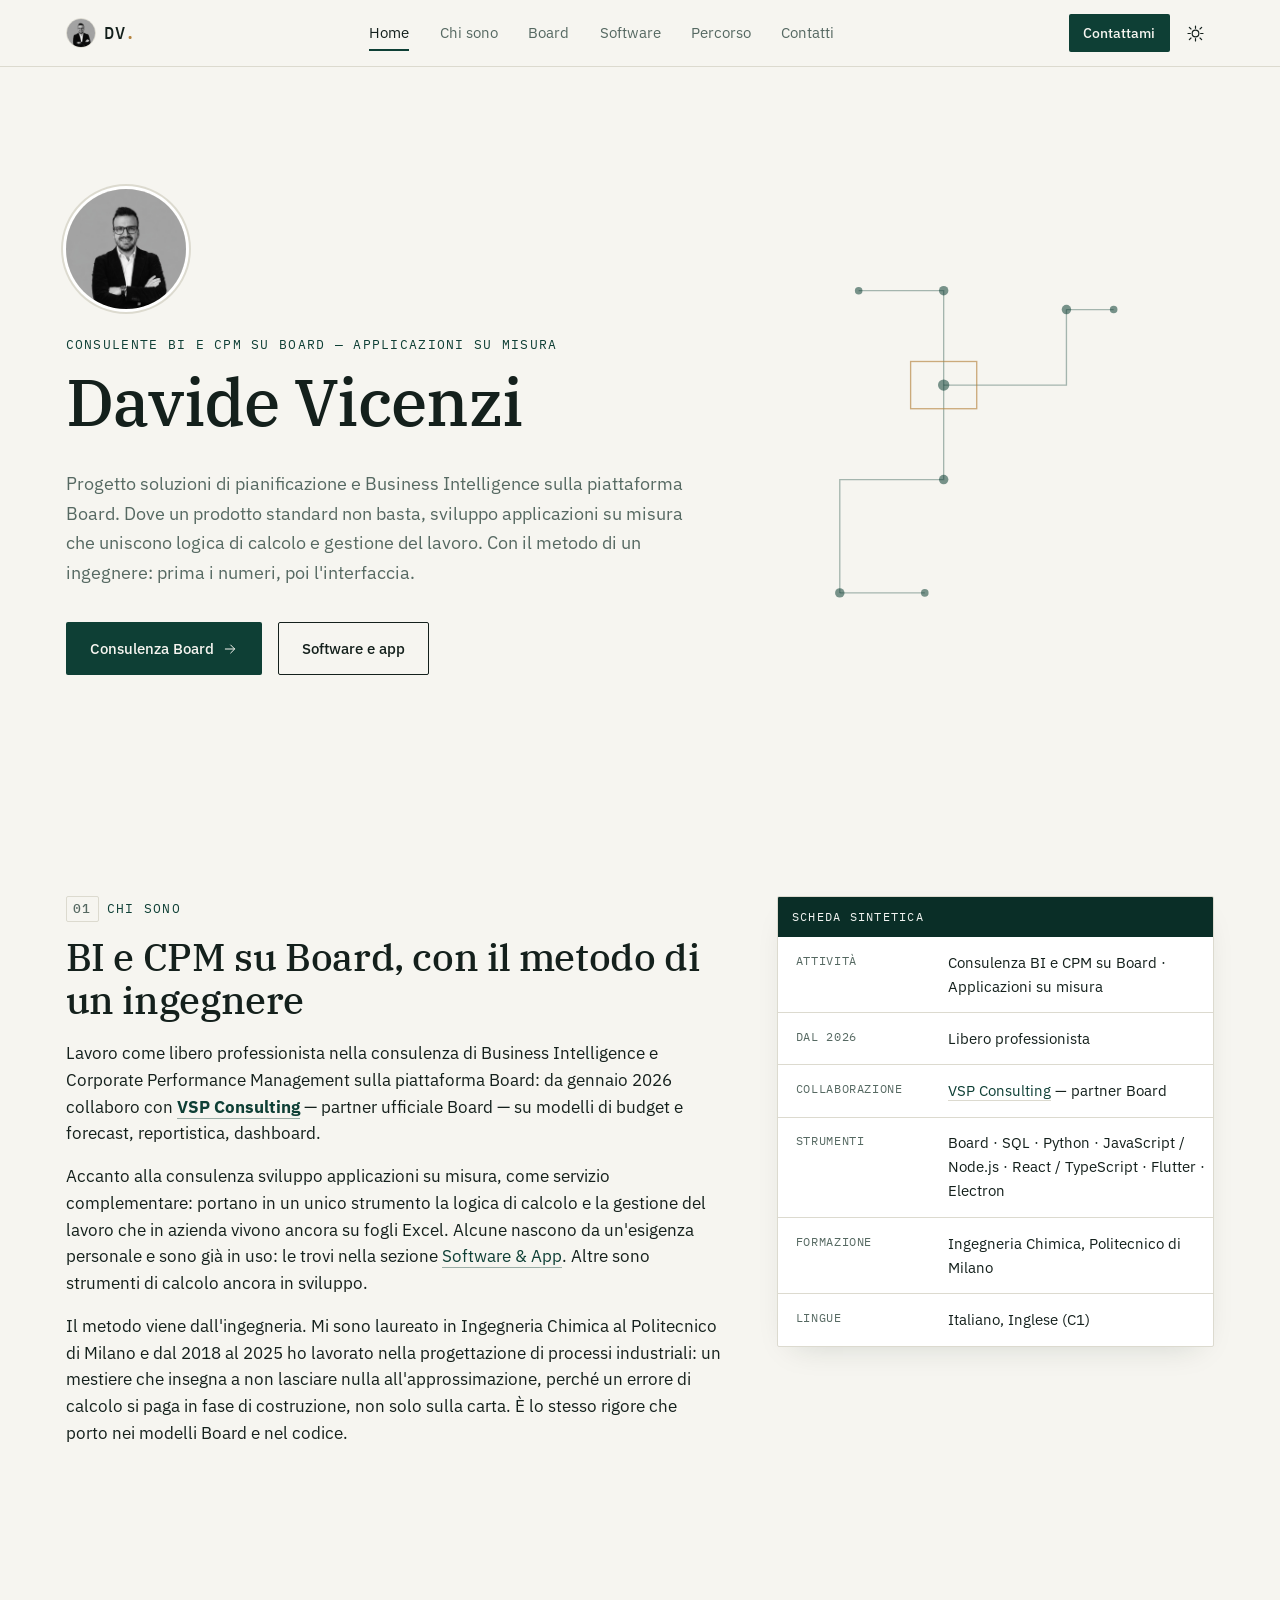
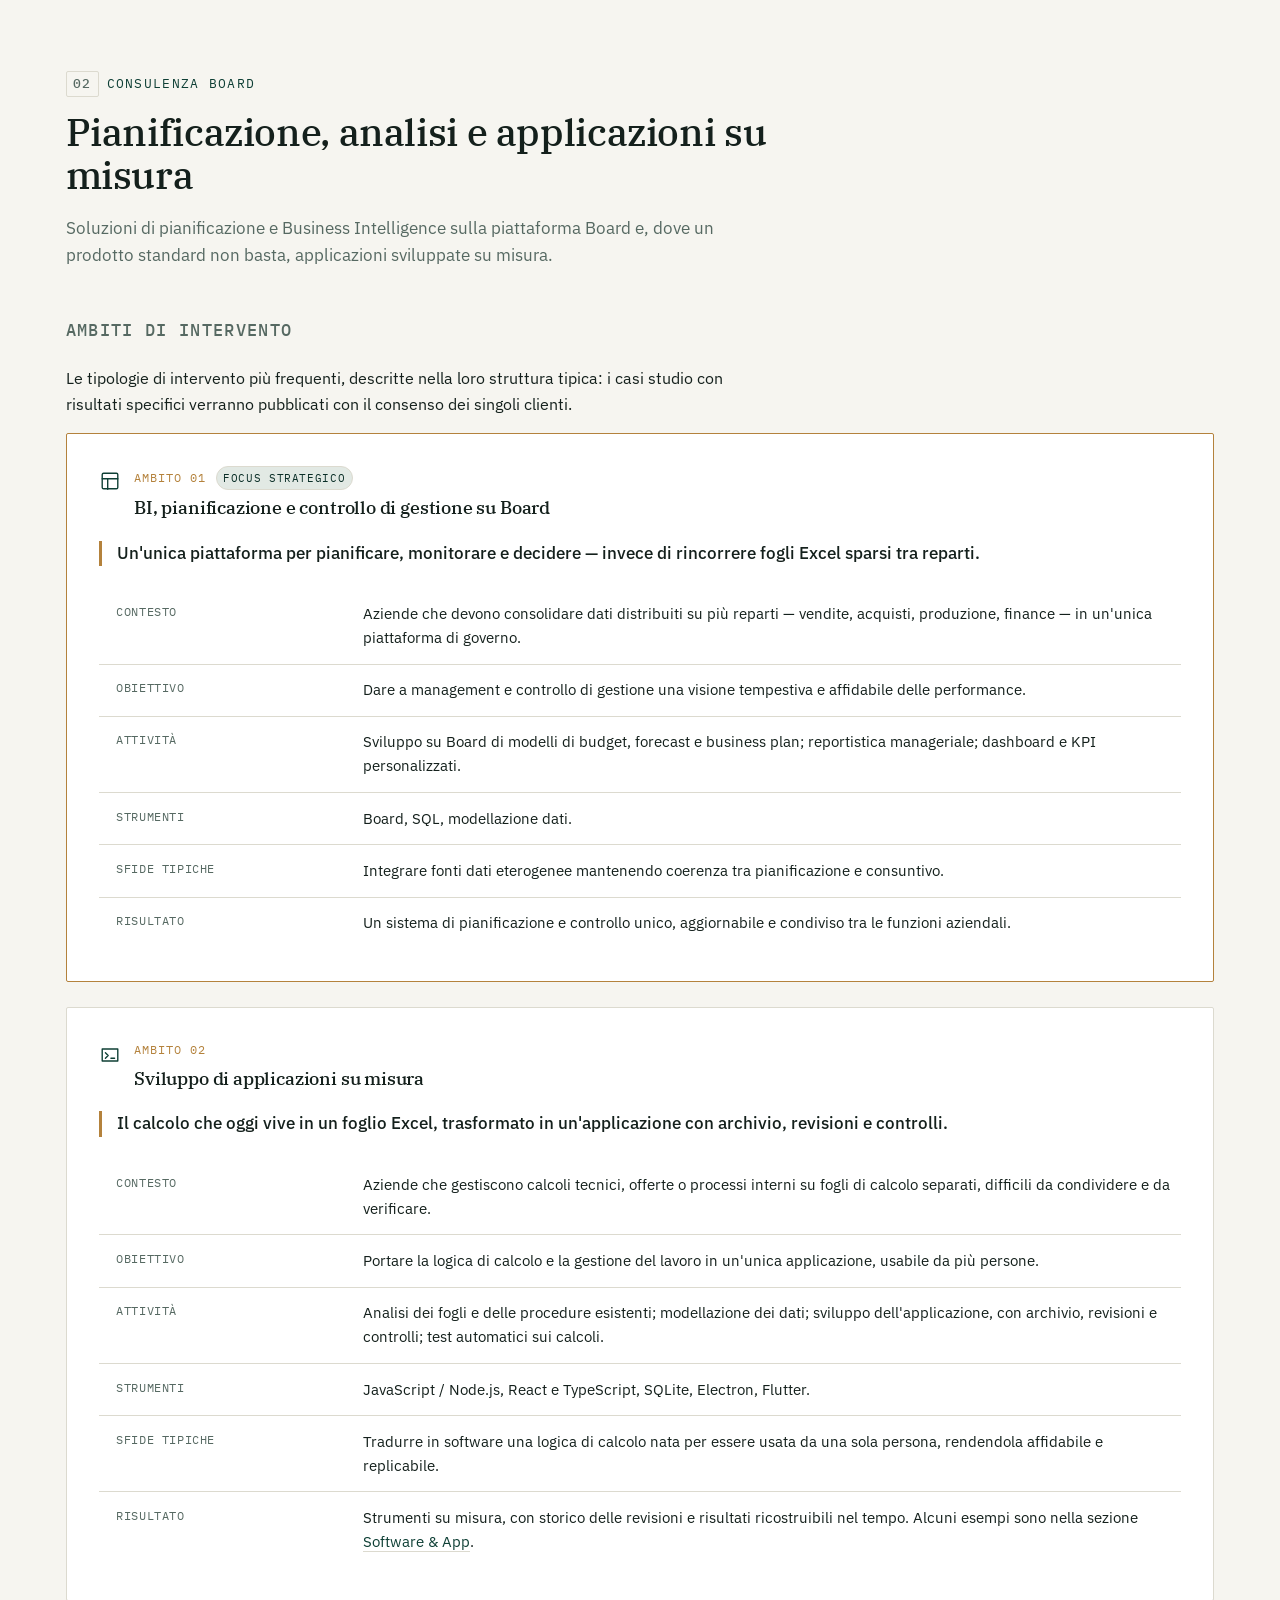
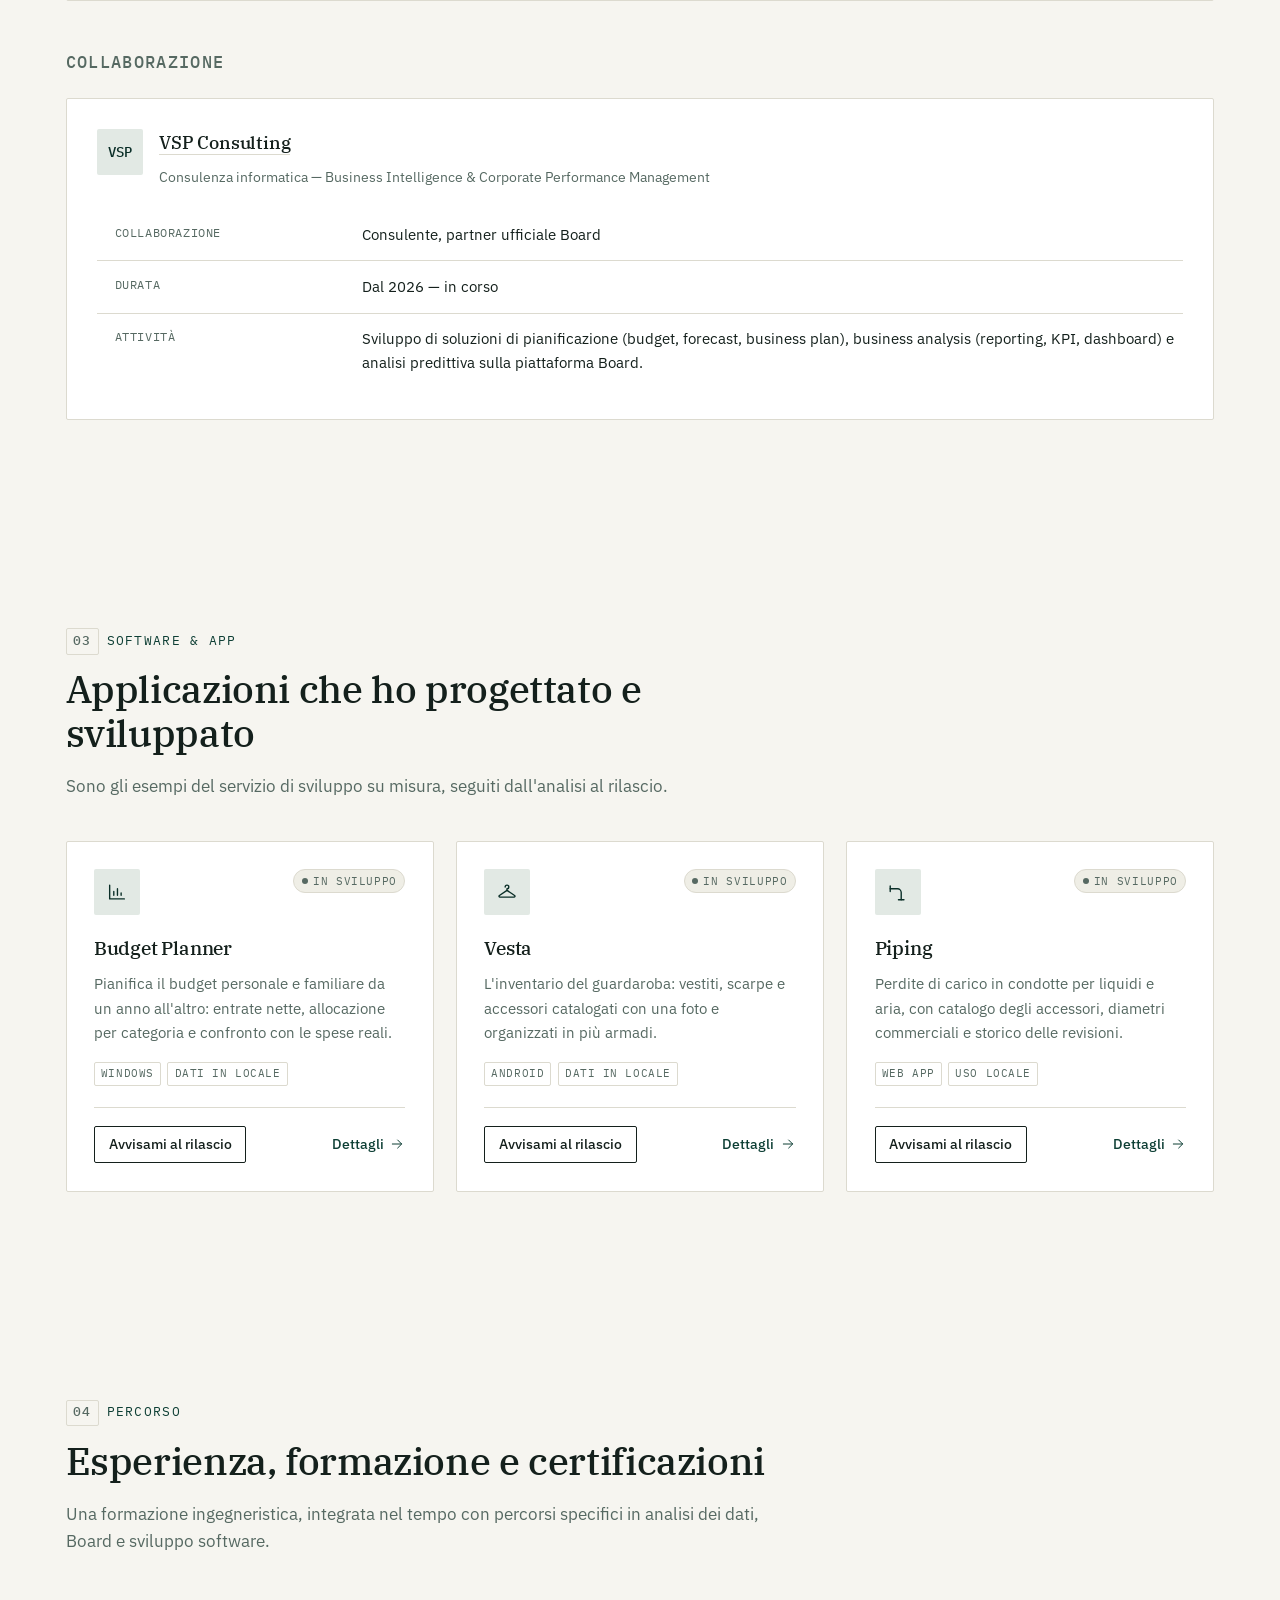
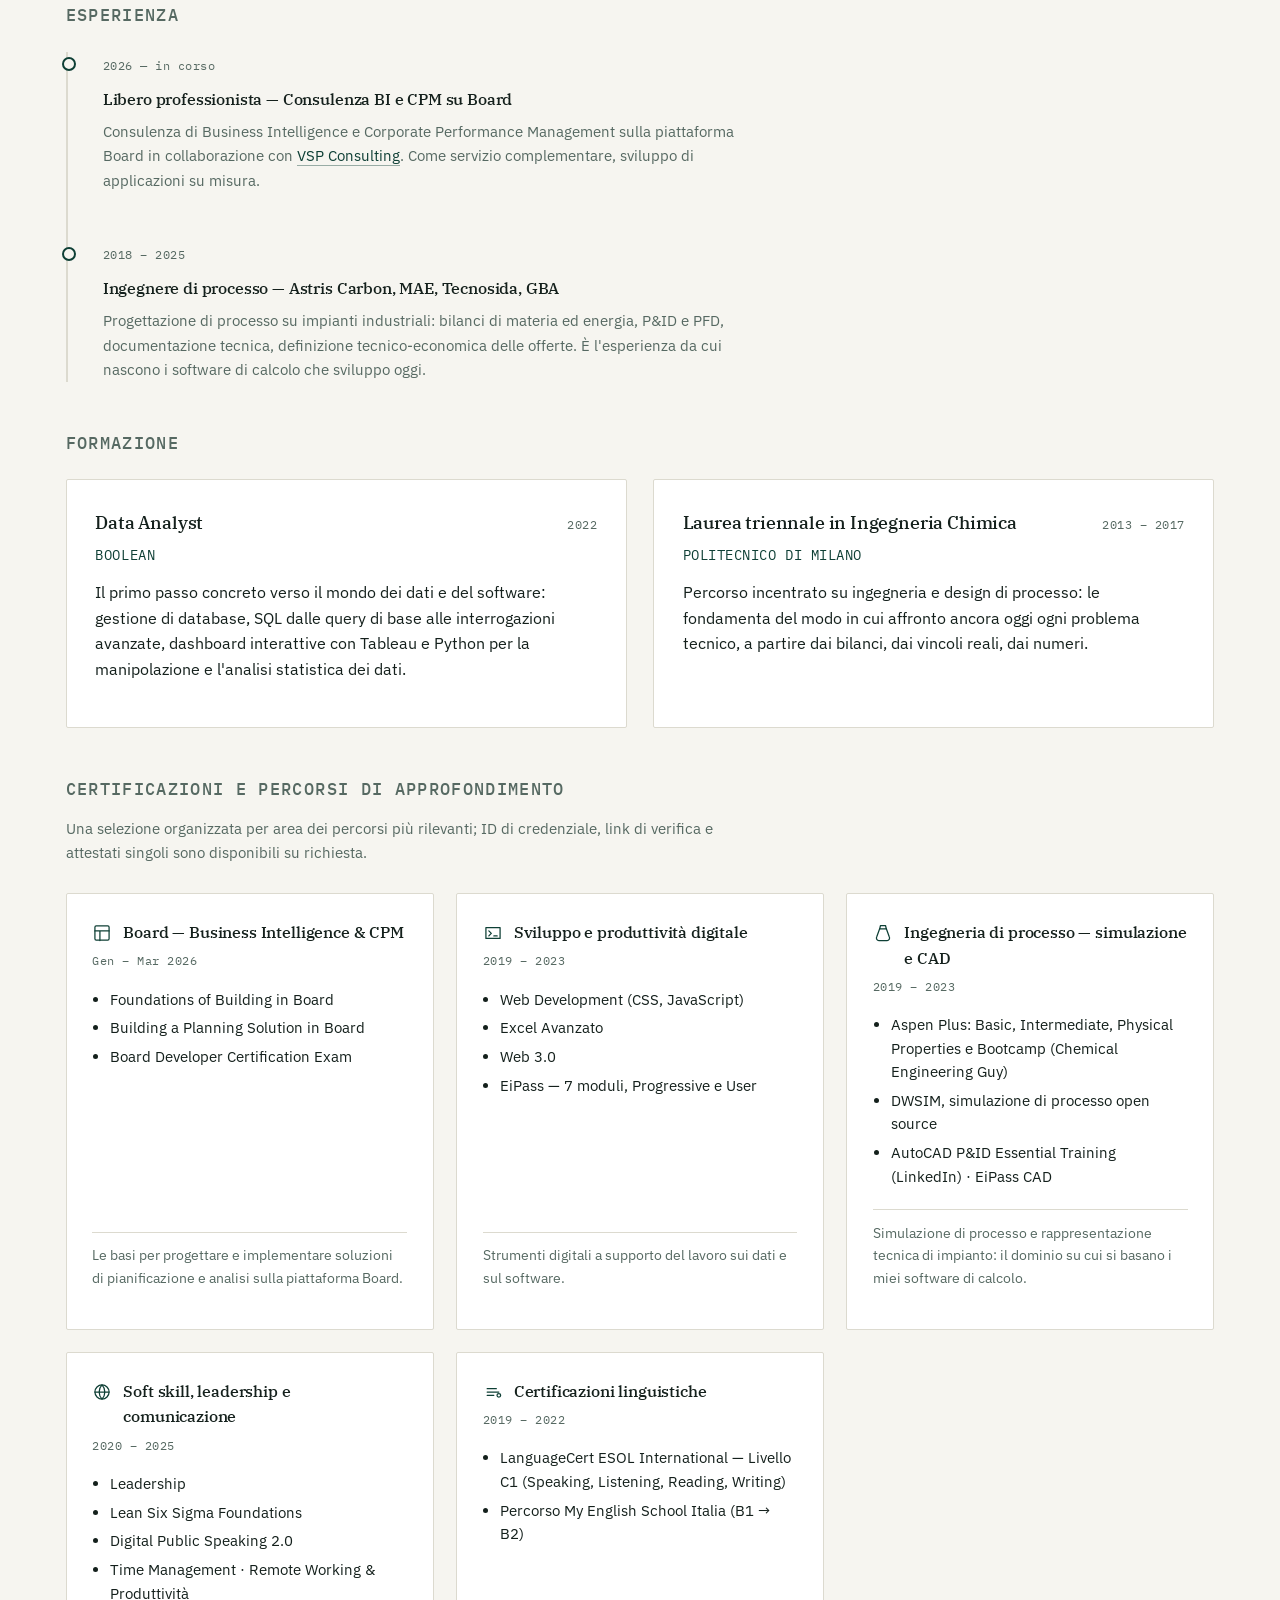
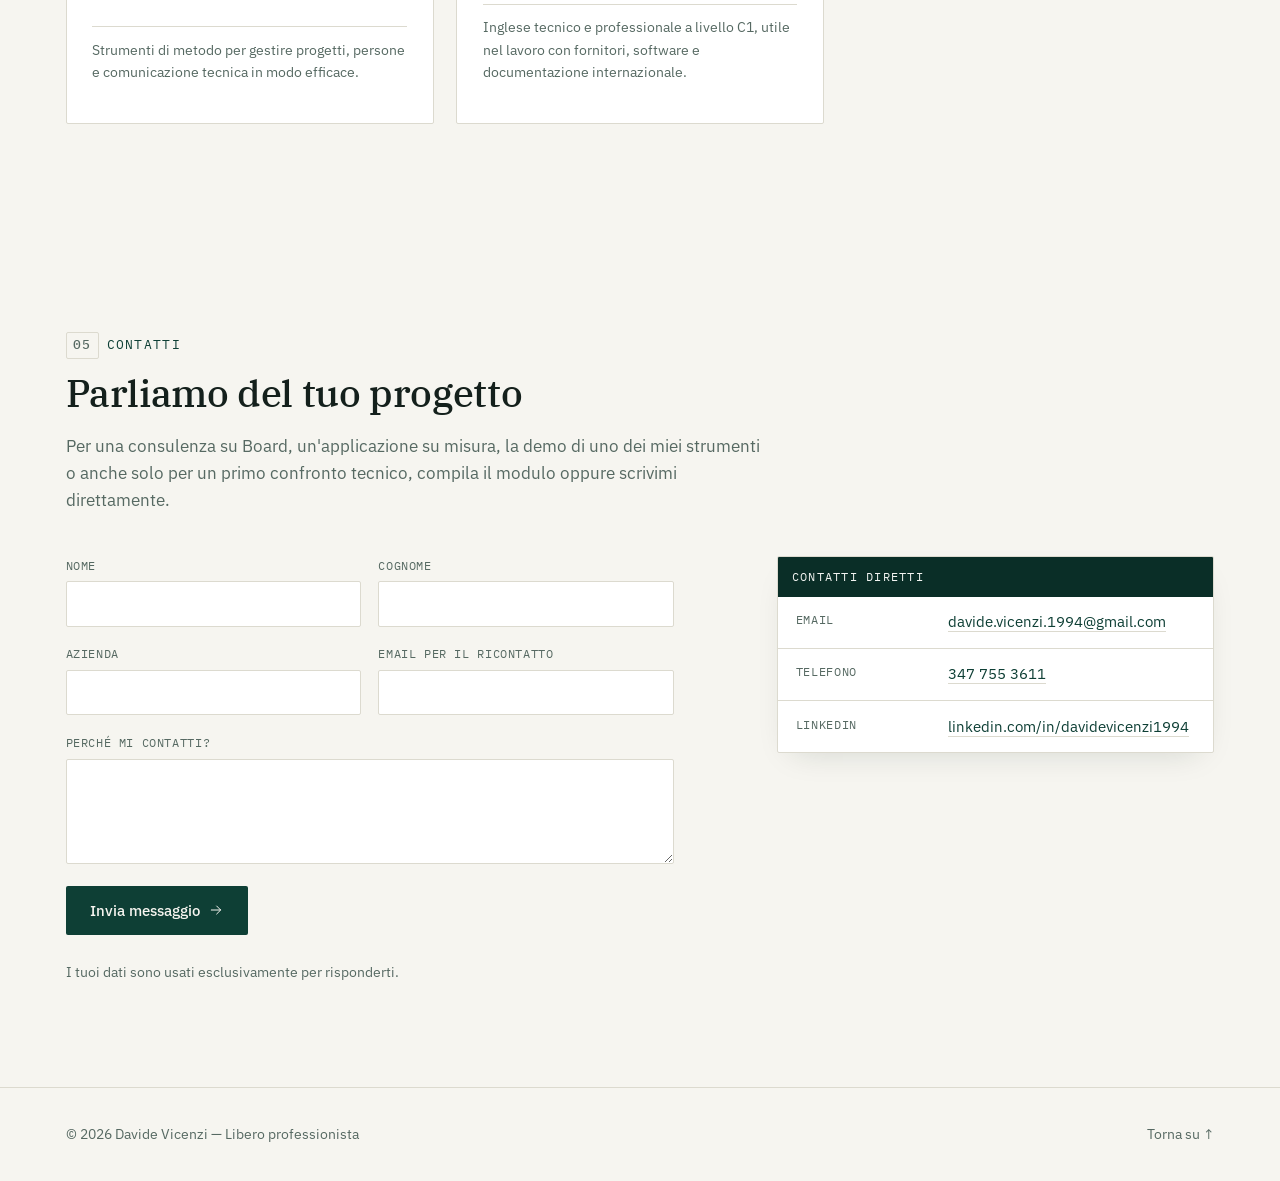
==== commit da6b9e59: "Riallinea i testi della home e l'immagine di anteprima al posizionamento" ====
--- a/index.html
+++ b/index.html
@@ -3,21 +3,21 @@
 <head>
 <meta charset="UTF-8">
 <meta name="viewport" content="width=device-width, initial-scale=1.0">
-<title>Davide Vicenzi — Consulente Board e sviluppatore di software e app</title>
-<meta name="description" content="Davide Vicenzi, libero professionista: consulenza di Business Intelligence e Corporate Performance Management su piattaforma Board e sviluppo di software e app su misura.">
+<title>Davide Vicenzi — Consulenza BI e CPM su Board e applicazioni su misura</title>
+<meta name="description" content="Consulenza di Business Intelligence e Corporate Performance Management su Board. Come servizio complementare, applicazioni su misura per calcolo e gestione.">
 
 <!-- Open Graph / LinkedIn — l'immagine og-image.png va caricata nella root del repository GitHub -->
 <meta property="og:type"        content="website">
 <meta property="og:url"         content="https://davide-vicenzi.github.io/">
-<meta property="og:title"       content="Davide Vicenzi — Consulente Board e sviluppatore di software e app">
-<meta property="og:description" content="Consulenza di Business Intelligence e Corporate Performance Management su piattaforma Board e sviluppo di software e app su misura.">
+<meta property="og:title"       content="Davide Vicenzi — Consulenza BI e CPM su Board e applicazioni su misura">
+<meta property="og:description" content="Consulenza di Business Intelligence e Corporate Performance Management su Board. Come servizio complementare, applicazioni su misura per calcolo e gestione.">
 <meta property="og:image"       content="https://davide-vicenzi.github.io/og-image.png">
 <meta property="og:locale"      content="it_IT">
 
 <!-- Twitter / X Card -->
 <meta name="twitter:card"        content="summary_large_image">
-<meta name="twitter:title"       content="Davide Vicenzi — Consulente Board e sviluppatore di software e app">
-<meta name="twitter:description" content="Consulenza di Business Intelligence e Corporate Performance Management su piattaforma Board e sviluppo di software e app su misura.">
+<meta name="twitter:title"       content="Davide Vicenzi — Consulenza BI e CPM su Board e applicazioni su misura">
+<meta name="twitter:description" content="Consulenza di Business Intelligence e Corporate Performance Management su Board. Come servizio complementare, applicazioni su misura per calcolo e gestione.">
 <meta name="twitter:image"       content="https://davide-vicenzi.github.io/og-image.png">
 
 <!-- Favicon -->
@@ -90,20 +90,19 @@
           </div>
         </div>
 
-        <p class="eyebrow">Consulente Board — Sviluppatore di software e app</p>
+        <p class="eyebrow">Consulente BI e CPM su Board — Applicazioni su misura</p>
         <h1>Davide Vicenzi</h1>
         <p class="hero-lead">
-          Progetto soluzioni di pianificazione e Business Intelligence sulla piattaforma Board e sviluppo
-          software e app: applicazioni desktop, web e mobile, dagli strumenti per l'uso quotidiano ai
-          software di calcolo per l'industria. Con il metodo di un ingegnere: prima i numeri, poi
-          l'interfaccia.
+          Progetto soluzioni di pianificazione e Business Intelligence sulla piattaforma Board. Dove un
+          prodotto standard non basta, sviluppo applicazioni su misura che uniscono logica di calcolo e
+          gestione del lavoro. Con il metodo di un ingegnere: prima i numeri, poi l'interfaccia.
         </p>
         <div class="hero-cta">
-          <a class="btn btn-primary" href="#software">
-            Scopri software e app
+          <a class="btn btn-primary" href="#board">
+            Consulenza Board
             <svg class="icon icon-arrow" viewBox="0 0 24 24" aria-hidden="true"><path d="M5 12h14M13 6l6 6-6 6"/></svg>
           </a>
-          <a class="btn btn-outline" href="#board">Consulenza Board</a>
+          <a class="btn btn-outline" href="#software">Software e app</a>
         </div>
       </div>
 
@@ -137,21 +136,21 @@
     <div class="section-inner two-col">
       <div class="col-main reveal">
         <p class="eyebrow"><span class="eyebrow-num">01</span> Chi sono</p>
-        <h2>Board e software, con il metodo di un ingegnere</h2>
+        <h2>BI e CPM su Board, con il metodo di un ingegnere</h2>
 
         <div class="prose">
           <p>
-            Lavoro come libero professionista su due fronti. Il primo è la consulenza sulla piattaforma
-            Board: da gennaio 2026 collaboro con
+            Lavoro come libero professionista nella consulenza di Business Intelligence e Corporate
+            Performance Management sulla piattaforma Board: da gennaio 2026 collaboro con
             <a href="https://www.vspconsulting.it/" target="_blank" rel="noopener" class="inline-link"><strong>VSP Consulting</strong></a>
-            — partner ufficiale Board — su soluzioni di Business Intelligence e Corporate Performance
-            Management: modelli di budget e forecast, reportistica, dashboard.
+            — partner ufficiale Board — su modelli di budget e forecast, reportistica, dashboard.
           </p>
           <p>
-            Il secondo è lo sviluppo di software e app. Progetto e realizzo applicazioni desktop, web e
-            mobile: alcune nascono da un'esigenza personale e diventano prodotti, altre trasformano in
-            strumenti affidabili i calcoli che in azienda vivono ancora su fogli Excel. Le trovi nella
-            sezione <a href="#software" class="inline-link">Software &amp; App</a>.
+            Accanto alla consulenza sviluppo applicazioni su misura, come servizio complementare: portano
+            in un unico strumento la logica di calcolo e la gestione del lavoro che in azienda vivono
+            ancora su fogli Excel. Alcune nascono da un'esigenza personale e sono già in uso: le trovi
+            nella sezione <a href="#software" class="inline-link">Software &amp; App</a>. Altre sono
+            strumenti di calcolo ancora in sviluppo.
           </p>
           <p>
             Il metodo viene dall'ingegneria. Mi sono laureato in Ingegneria Chimica al Politecnico di
@@ -169,7 +168,7 @@
           <dl class="fact-list">
             <div class="fact-row">
               <dt>Attività</dt>
-              <dd>Consulenza Board · Sviluppo di software e app</dd>
+              <dd>Consulenza BI e CPM su Board · Applicazioni su misura</dd>
             </div>
             <div class="fact-row">
               <dt>Dal 2026</dt>
@@ -220,11 +219,11 @@
 
       <div class="case-grid reveal">
 
-        <article class="case-card">
+        <article class="case-card case-card-featured">
           <div class="case-card-head">
             <svg class="icon" viewBox="0 0 24 24" aria-hidden="true"><rect x="3.5" y="3.5" width="17" height="17" rx="1.5"/><path d="M3.5 9.5h17M9.5 9.5V21"/></svg>
             <div>
-              <p class="case-tag"><span class="case-tag-num">Ambito 01</span></p>
+              <p class="case-tag"><span class="case-tag-num">Ambito 01</span> <span class="case-badge">Focus strategico</span></p>
               <h4>BI, pianificazione e controllo di gestione su Board</h4>
             </div>
           </div>
@@ -239,11 +238,11 @@
           </dl>
         </article>
 
-        <article class="case-card case-card-featured">
+        <article class="case-card">
           <div class="case-card-head">
             <svg class="icon" viewBox="0 0 24 24" aria-hidden="true"><path d="M3.5 5.5h17v13h-17z"/><path d="M7 9.5l3 3-3 3M13 15.5h4"/></svg>
             <div>
-              <p class="case-tag"><span class="case-tag-num">Ambito 02</span> <span class="case-badge">Focus strategico</span></p>
+              <p class="case-tag"><span class="case-tag-num">Ambito 02</span></p>
               <h4>Sviluppo di applicazioni su misura</h4>
             </div>
           </div>
@@ -251,7 +250,7 @@
           <dl class="fact-list fact-list-case">
             <div class="fact-row"><dt>Contesto</dt><dd>Aziende che gestiscono calcoli tecnici, offerte o processi interni su fogli di calcolo separati, difficili da condividere e da verificare.</dd></div>
             <div class="fact-row"><dt>Obiettivo</dt><dd>Portare la logica di calcolo e la gestione del lavoro in un'unica applicazione, usabile da più persone.</dd></div>
-            <div class="fact-row"><dt>Attività</dt><dd>Analisi dei fogli e delle procedure esistenti; modellazione dei dati; sviluppo di applicazioni web, desktop e mobile; test automatici sui calcoli.</dd></div>
+            <div class="fact-row"><dt>Attività</dt><dd>Analisi dei fogli e delle procedure esistenti; modellazione dei dati; sviluppo dell'applicazione, con archivio, revisioni e controlli; test automatici sui calcoli.</dd></div>
             <div class="fact-row"><dt>Strumenti</dt><dd>JavaScript / Node.js, React e TypeScript, SQLite, Electron, Flutter.</dd></div>
             <div class="fact-row"><dt>Sfide tipiche</dt><dd>Tradurre in software una logica di calcolo nata per essere usata da una sola persona, rendendola affidabile e replicabile.</dd></div>
             <div class="fact-row"><dt>Risultato</dt><dd>Strumenti su misura, con storico delle revisioni e risultati ricostruibili nel tempo. Alcuni esempi sono nella sezione <a href="#software">Software &amp; App</a>.</dd></div>
@@ -286,17 +285,16 @@
          status-demo       "Su richiesta"  → "Richiedi una demo"     (#contatti)
          status-available  "Disponibile"   → "Scarica" verso
                            https://github.com/Davide-Vicenzi/<progetto>-releases/releases/latest
+         status-inuse      "In uso"        → nessuna azione principale: resta solo "Dettagli"
        Il link releases/latest punta sempre all'ultima versione: non va aggiornato a ogni release.
   ================================================= -->
   <section id="software" class="section software-section">
     <div class="section-inner">
       <header class="section-head reveal">
         <p class="eyebrow"><span class="eyebrow-num">03</span> Software &amp; App</p>
-        <h2>I software e le app a cui sto lavorando</h2>
+        <h2>Applicazioni che ho progettato e sviluppato</h2>
         <p class="section-lead">
-          Progetti che seguo dall'analisi al rilascio: app per l'uso quotidiano e strumenti di calcolo
-          per l'ingegneria. Sono in fase di test e diventeranno scaricabili da qui con la prima versione
-          stabile.
+          Sono gli esempi del servizio di sviluppo su misura, seguiti dall'analisi al rilascio.
         </p>
       </header>
 
@@ -374,12 +372,11 @@
 
         <div class="timeline-item">
           <span class="tag-mono">2026 — in corso</span>
-          <h4>Libero professionista — Consulenza Board e sviluppo software</h4>
+          <h4>Libero professionista — Consulenza BI e CPM su Board</h4>
           <p>
             Consulenza di Business Intelligence e Corporate Performance Management sulla piattaforma Board
-            in collaborazione con <a href="https://www.vspconsulting.it/" target="_blank" rel="noopener" class="inline-link">VSP Consulting</a>,
-            affiancata allo sviluppo di software e app. Seguo ancora, in forma ridotta, attività di
-            ingegneria di processo per un cliente storico.
+            in collaborazione con <a href="https://www.vspconsulting.it/" target="_blank" rel="noopener" class="inline-link">VSP Consulting</a>.
+            Come servizio complementare, sviluppo di applicazioni su misura.
           </p>
         </div>
 
@@ -457,7 +454,7 @@
             <li>Web 3.0</li>
             <li>EiPass — 7 moduli, Progressive e User</li>
           </ul>
-          <p class="cert-value">Basi di sviluppo web e strumenti digitali a supporto del lavoro sul software.</p>
+          <p class="cert-value">Strumenti digitali a supporto del lavoro sui dati e sul software.</p>
         </article>
 
         <article class="cert-card">
@@ -513,8 +510,8 @@
         <p class="eyebrow"><span class="eyebrow-num">05</span> Contatti</p>
         <h2>Parliamo del tuo progetto</h2>
         <p class="section-lead">
-          Per una consulenza su Board, un software su misura, la demo di uno dei miei strumenti o anche solo
-          per un primo confronto tecnico, compila il modulo oppure scrivimi direttamente.
+          Per una consulenza su Board, un'applicazione su misura, la demo di uno dei miei strumenti o anche
+          solo per un primo confronto tecnico, compila il modulo oppure scrivimi direttamente.
         </p>
       </header>
 
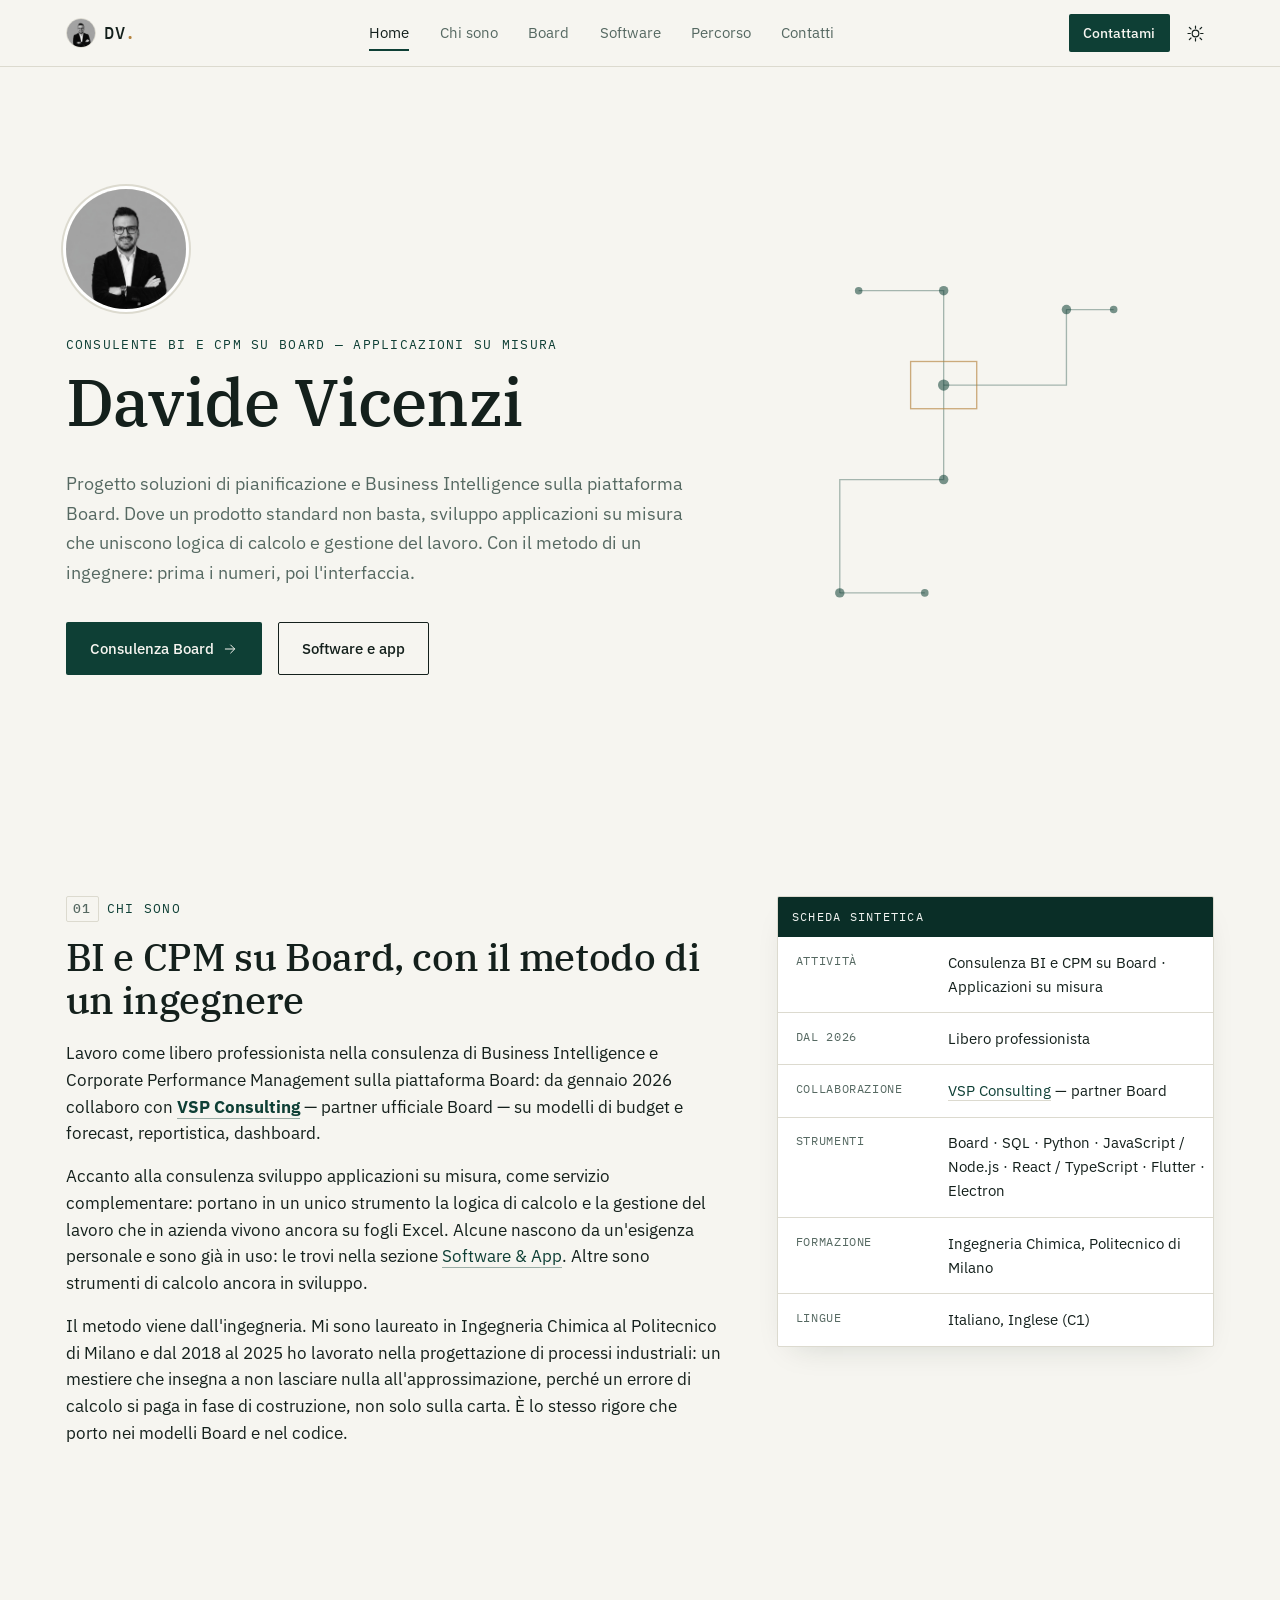
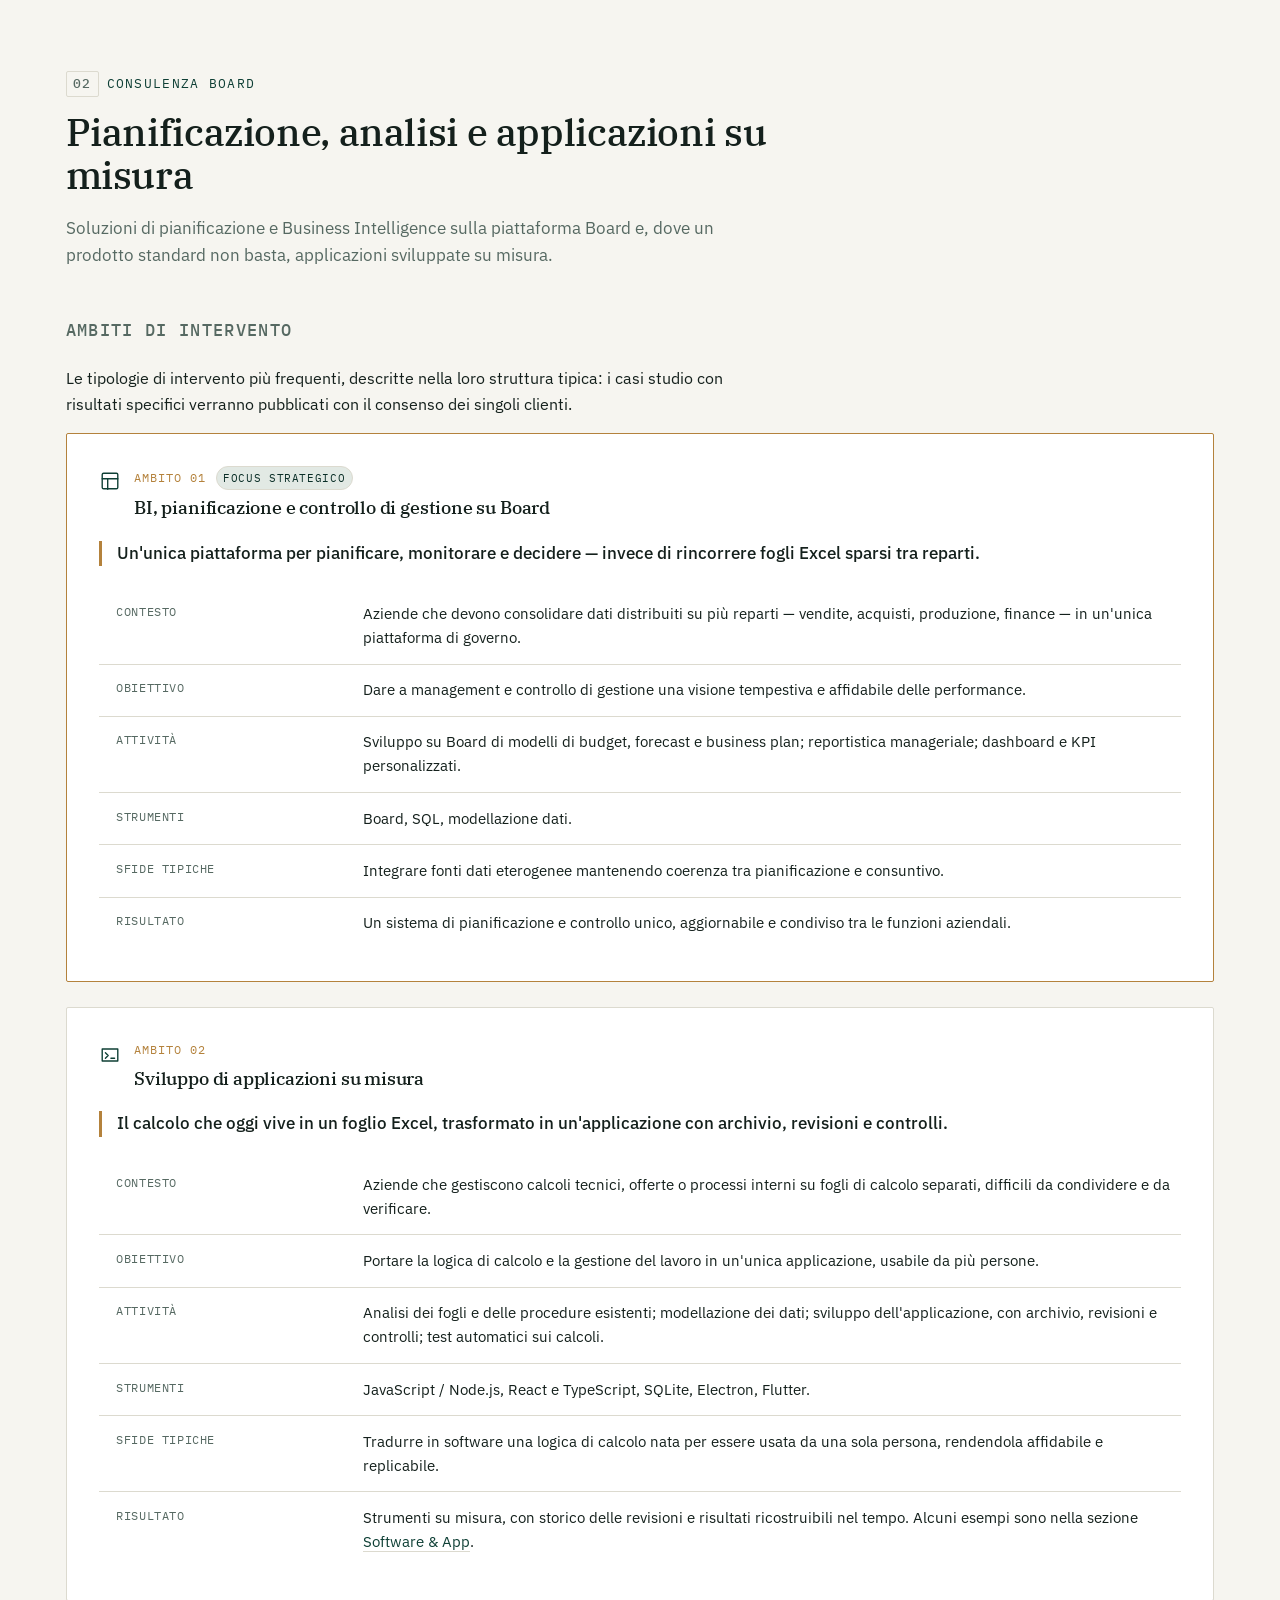
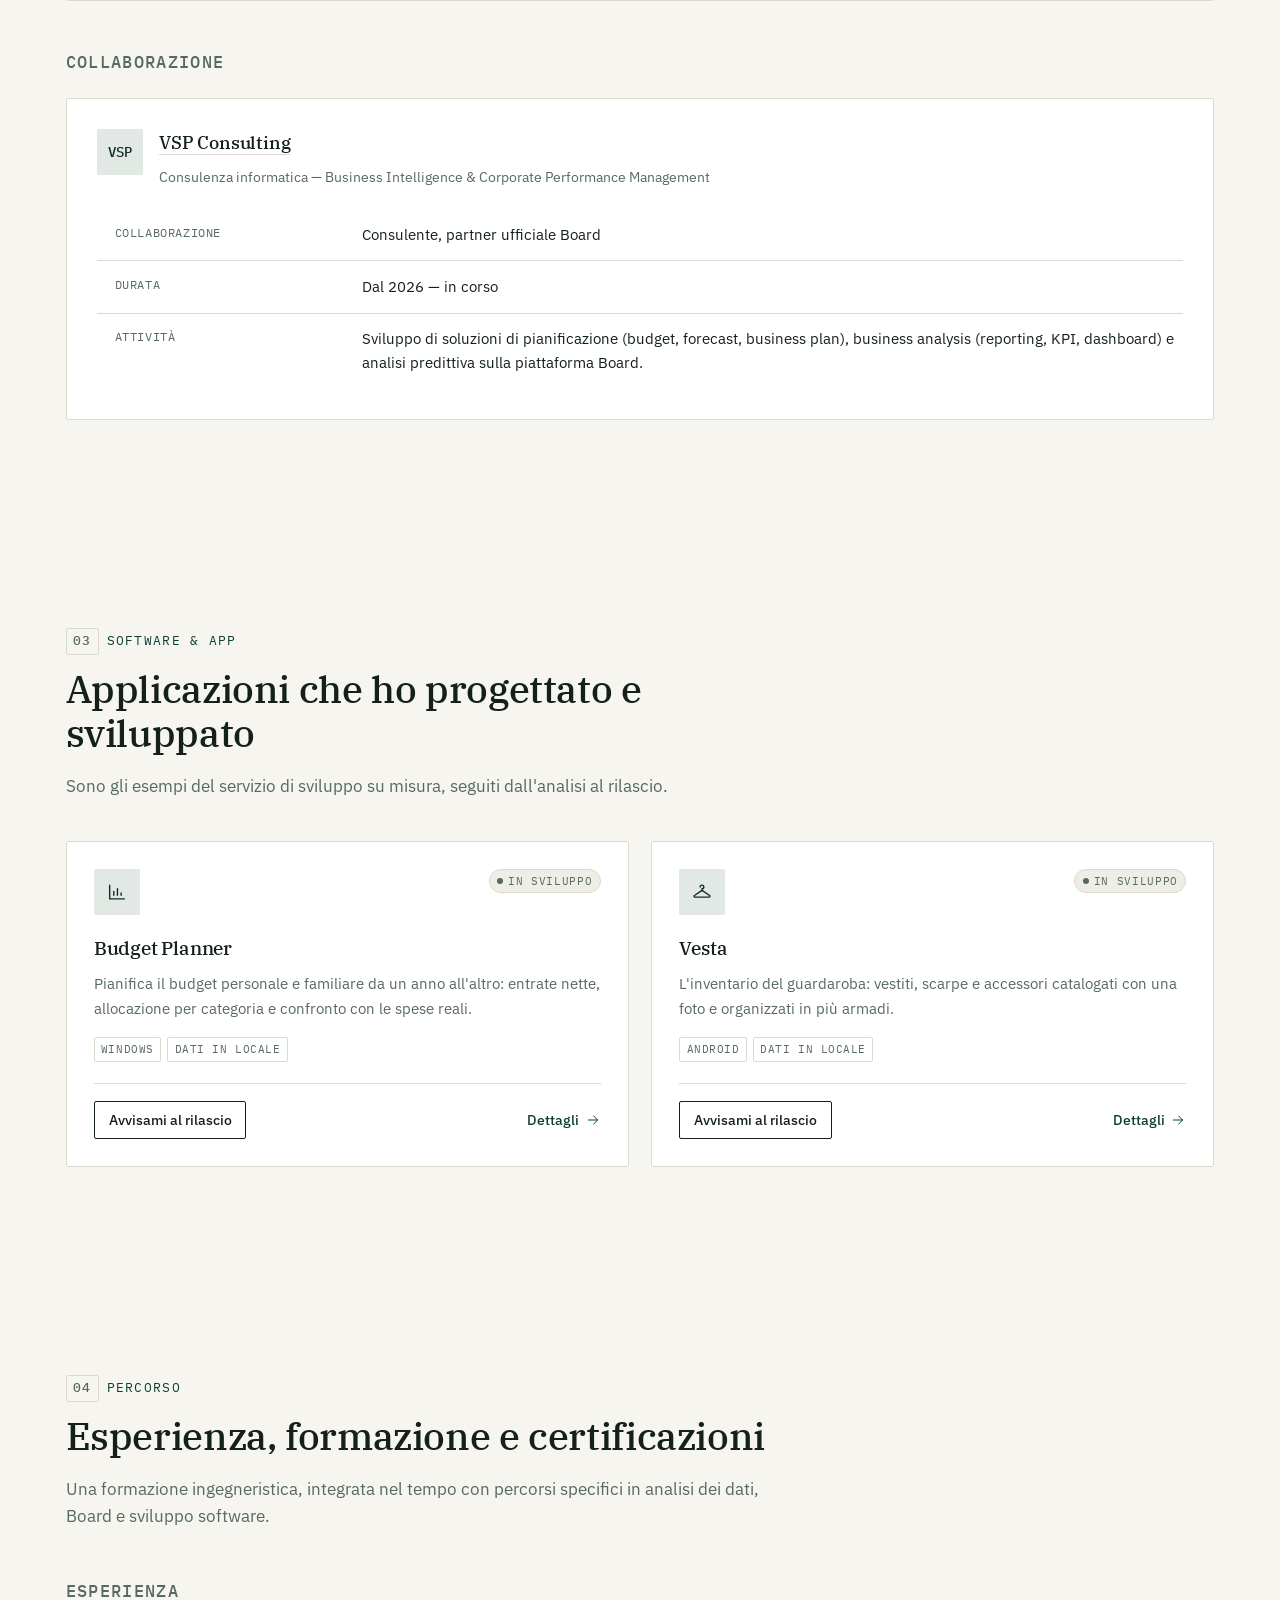
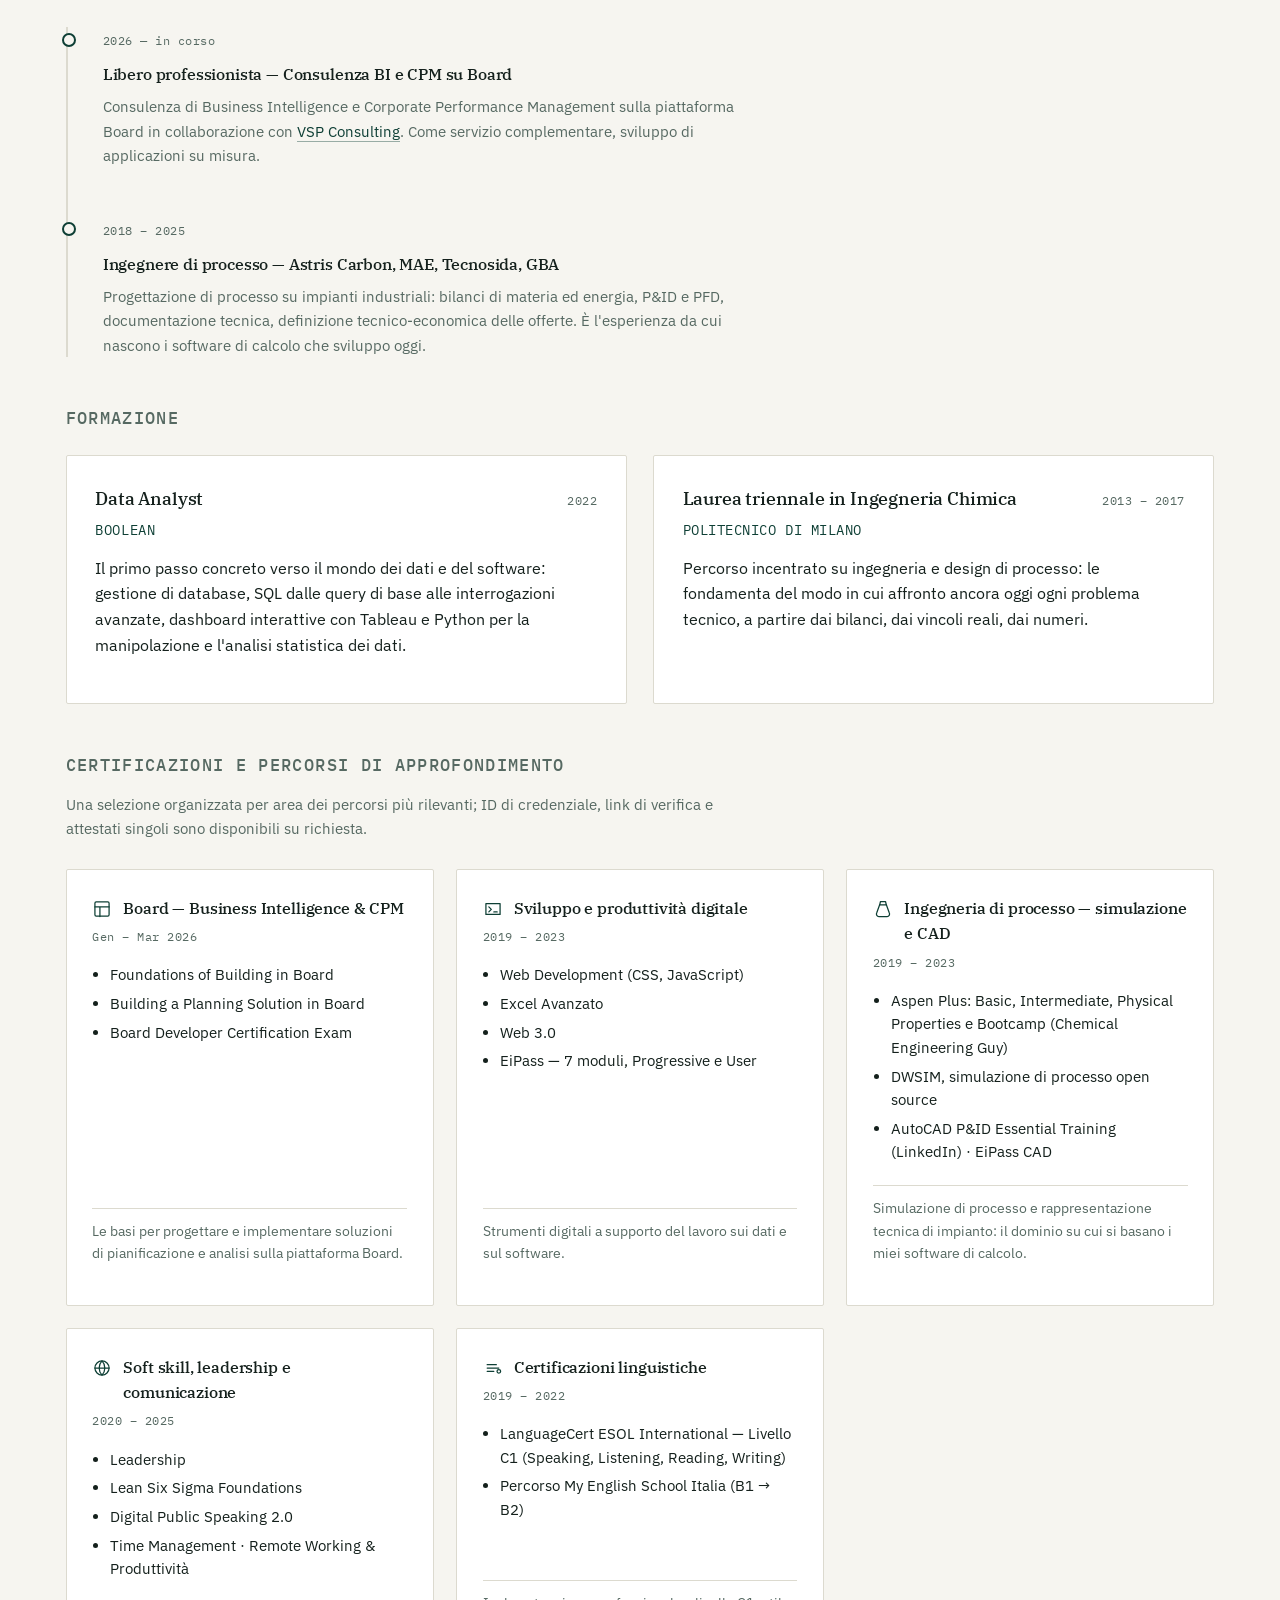
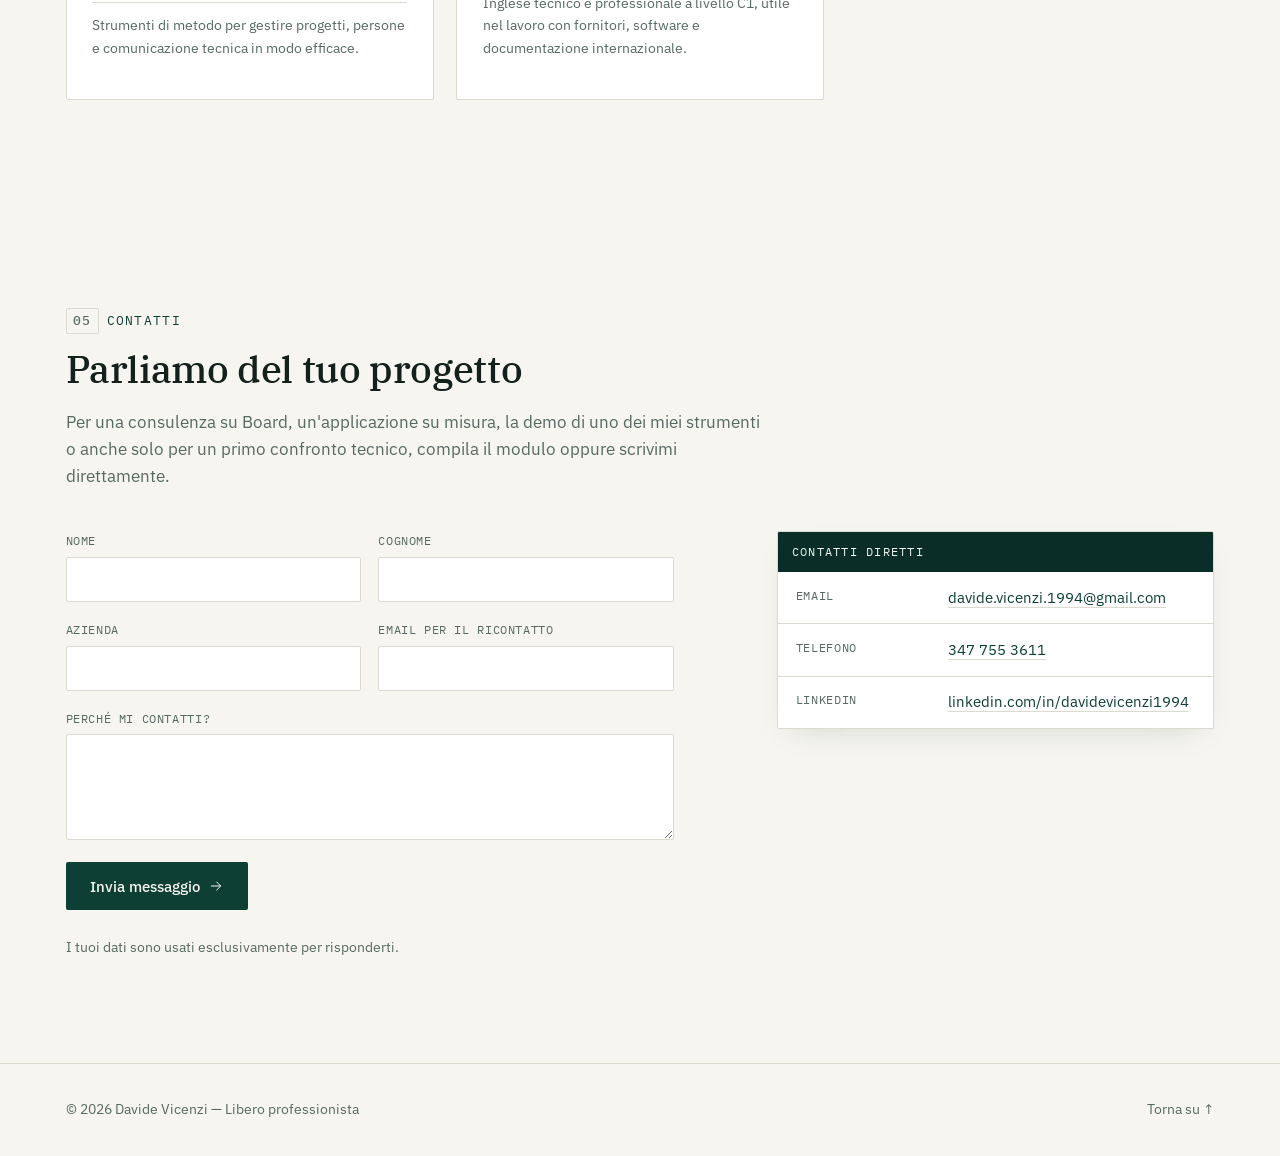
==== commit fa2d8749: "Toglie una pagina che esce dal sito, con la sua card e la sua voce nella sitemap" ====
--- a/index.html
+++ b/index.html
@@ -334,23 +334,6 @@
           </div>
         </article>
 
-        <article class="project-card">
-          <div class="project-card-head">
-            <span class="project-icon"><svg class="icon" viewBox="0 0 24 24" aria-hidden="true"><path d="M3.5 8.5h8a4 4 0 0 1 4 4v8"/><path d="M3.5 5.5v6M12.5 20.5h6"/></svg></span>
-            <span class="status-badge status-dev">In sviluppo</span>
-          </div>
-          <h4><a href="software/piping.html">Piping</a></h4>
-          <p class="project-promise">Perdite di carico in condotte per liquidi e aria, con catalogo degli accessori, diametri commerciali e storico delle revisioni.</p>
-          <ul class="platform-tags">
-            <li class="platform-tag">Web app</li>
-            <li class="platform-tag">Uso locale</li>
-          </ul>
-          <div class="project-actions">
-            <a class="btn btn-outline btn-sm" href="#contatti">Avvisami al rilascio</a>
-            <a class="text-link" href="software/piping.html">Dettagli <svg class="icon icon-arrow" viewBox="0 0 24 24" aria-hidden="true"><path d="M5 12h14M13 6l6 6-6 6"/></svg></a>
-          </div>
-        </article>
-
       </div>
     </div>
   </section>
--- a/style.css
+++ b/style.css
@@ -753,3 +753,48 @@
   .page-cta{padding:1.5rem;}
   .footer-inner{flex-direction:column; gap:.6rem; text-align:center;}
 }
+
+/* ==== INIZIO BLOCCO HUB ====
+   Regole aggiunte dall'hub dei progetti per le pagine generate (software/<slug>.html), per
+   il badge «In uso» e per le card dei progetti. Il blocco viene riscritto a ogni
+   pubblicazione: le modifiche fatte a mano qui dentro si perdono. Fuori dal blocco l'hub
+   non tocca nulla. */
+
+/* Badge «In uso»: progetto in uso personale, non scaricabile */
+.status-inuse{
+  color:var(--primary-strong); background:transparent;
+  border-color:color-mix(in srgb, var(--primary) 45%, transparent);
+}
+.status-inuse::before{background:var(--primary);}
+
+/* Card con il solo «Dettagli»: resta a destra, come nelle card che hanno anche un pulsante */
+.project-actions > .text-link:only-child{margin-left:auto;}
+
+/* Pagine generate: un passo di «Come funziona» con il suo screenshot */
+.hub-pagina .hub-passo{margin-top:3rem;}
+.hub-pagina h2 + .hub-passo{margin-top:1.8rem;}
+.hub-pagina .hub-shot{aspect-ratio:auto; margin-top:1.4rem;}
+.hub-pagina .hub-shot img{display:block; height:auto; object-fit:contain;}
+/* Ogni screenshot è un collegamento all'immagine: un clic la apre a piena dimensione */
+.hub-pagina .hub-shot a{display:block; width:100%; cursor:zoom-in;}
+/* Schermate del telefono: intere, senza ritaglio, in una colonna stretta */
+.hub-pagina .hub-shot-telefono{max-width:300px;}
+/* Alle larghezze da computer la schermata del telefono sta accanto al testo del passo;
+   sotto i 961 pixel resta sotto il testo, come le altre */
+@media (min-width:961px){
+  .hub-pagina .hub-passo-affiancato{
+    display:grid; grid-template-columns:minmax(0,42em) 300px; column-gap:4rem; align-items:start;
+  }
+  .hub-pagina .hub-passo-affiancato .hub-shot-telefono{margin-top:0;}
+}
+
+/* Pagine generate: testo, elenchi e codice nella stessa sezione */
+.hub-pagina .prose p:last-child{margin-bottom:0;}
+.hub-pagina .prose + .feature-list,
+.hub-pagina .feature-list + .prose{margin-top:1.2rem;}
+.hub-pagina code{
+  font-family:var(--font-mono); font-size:.9em;
+  background:var(--surface-alt); border:1px solid var(--line); border-radius:var(--radius);
+  padding:.05em .35em;
+}
+/* ==== FINE BLOCCO HUB ==== */
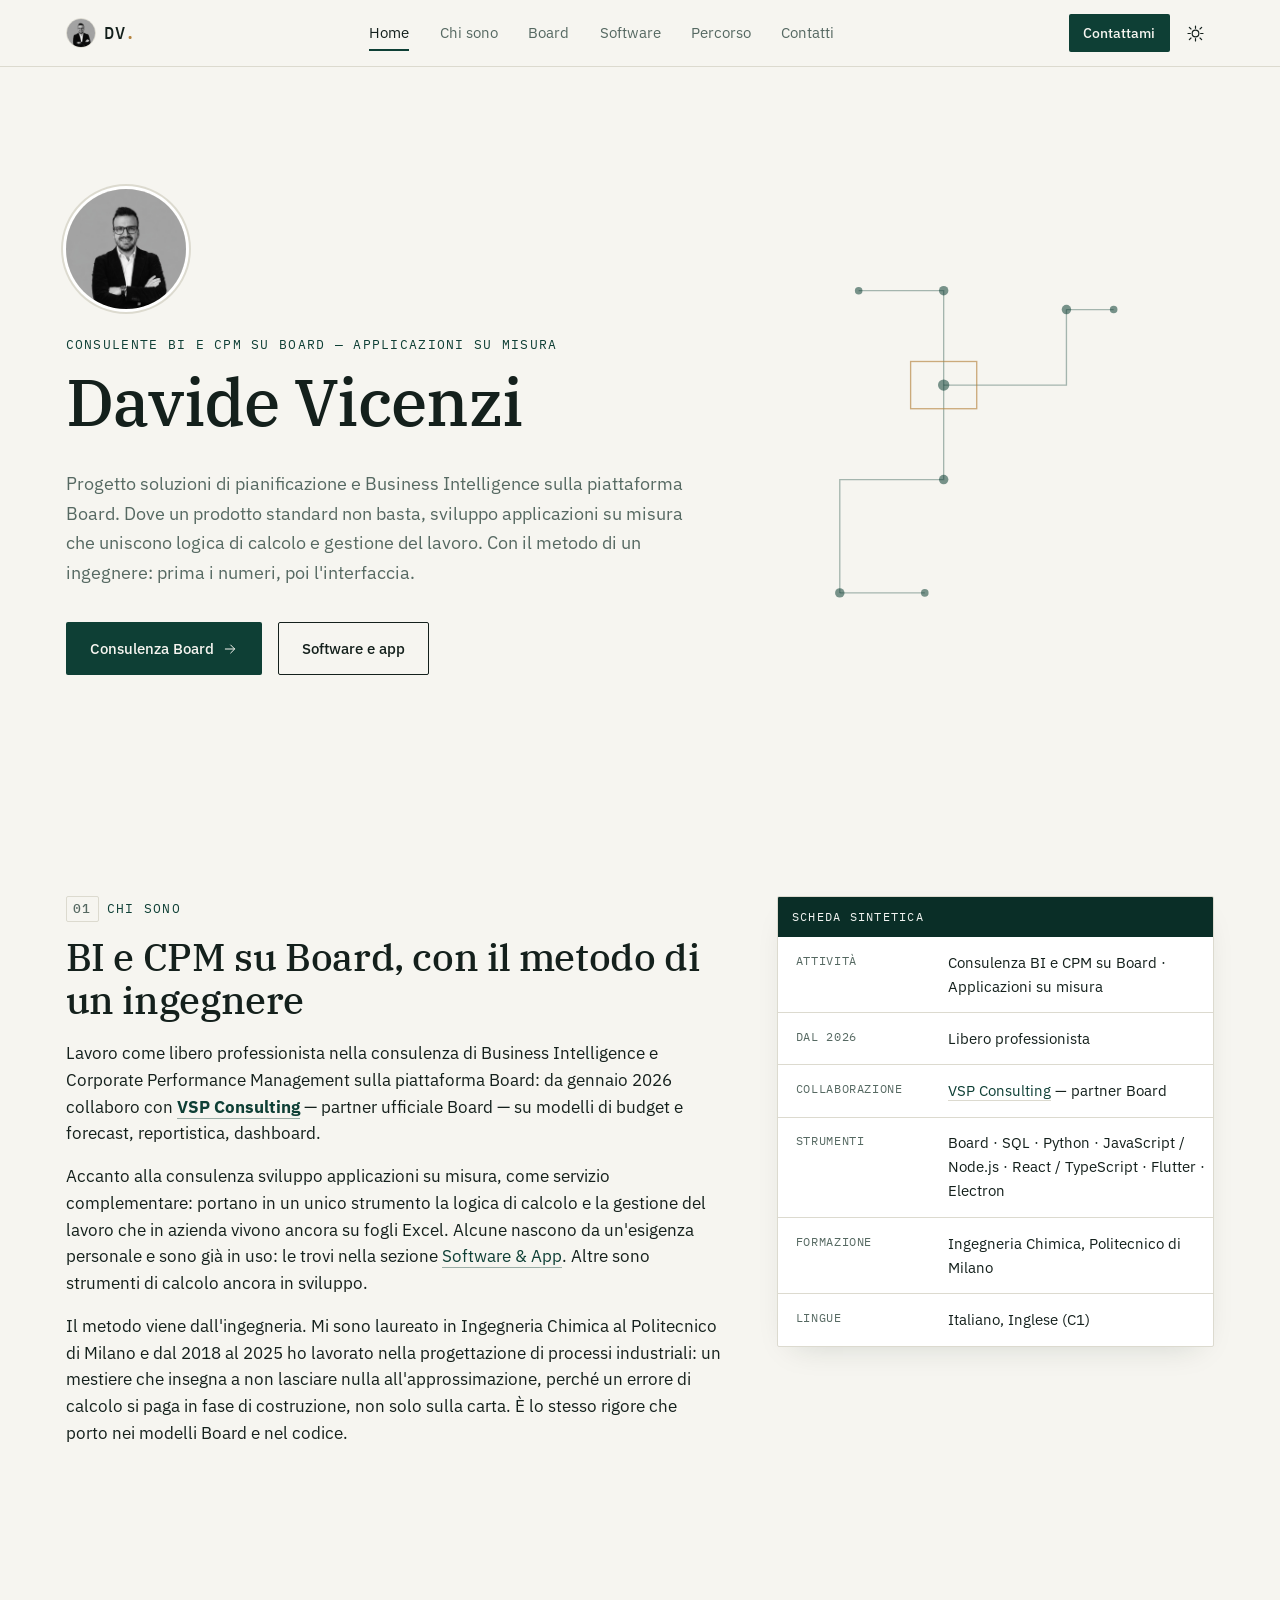
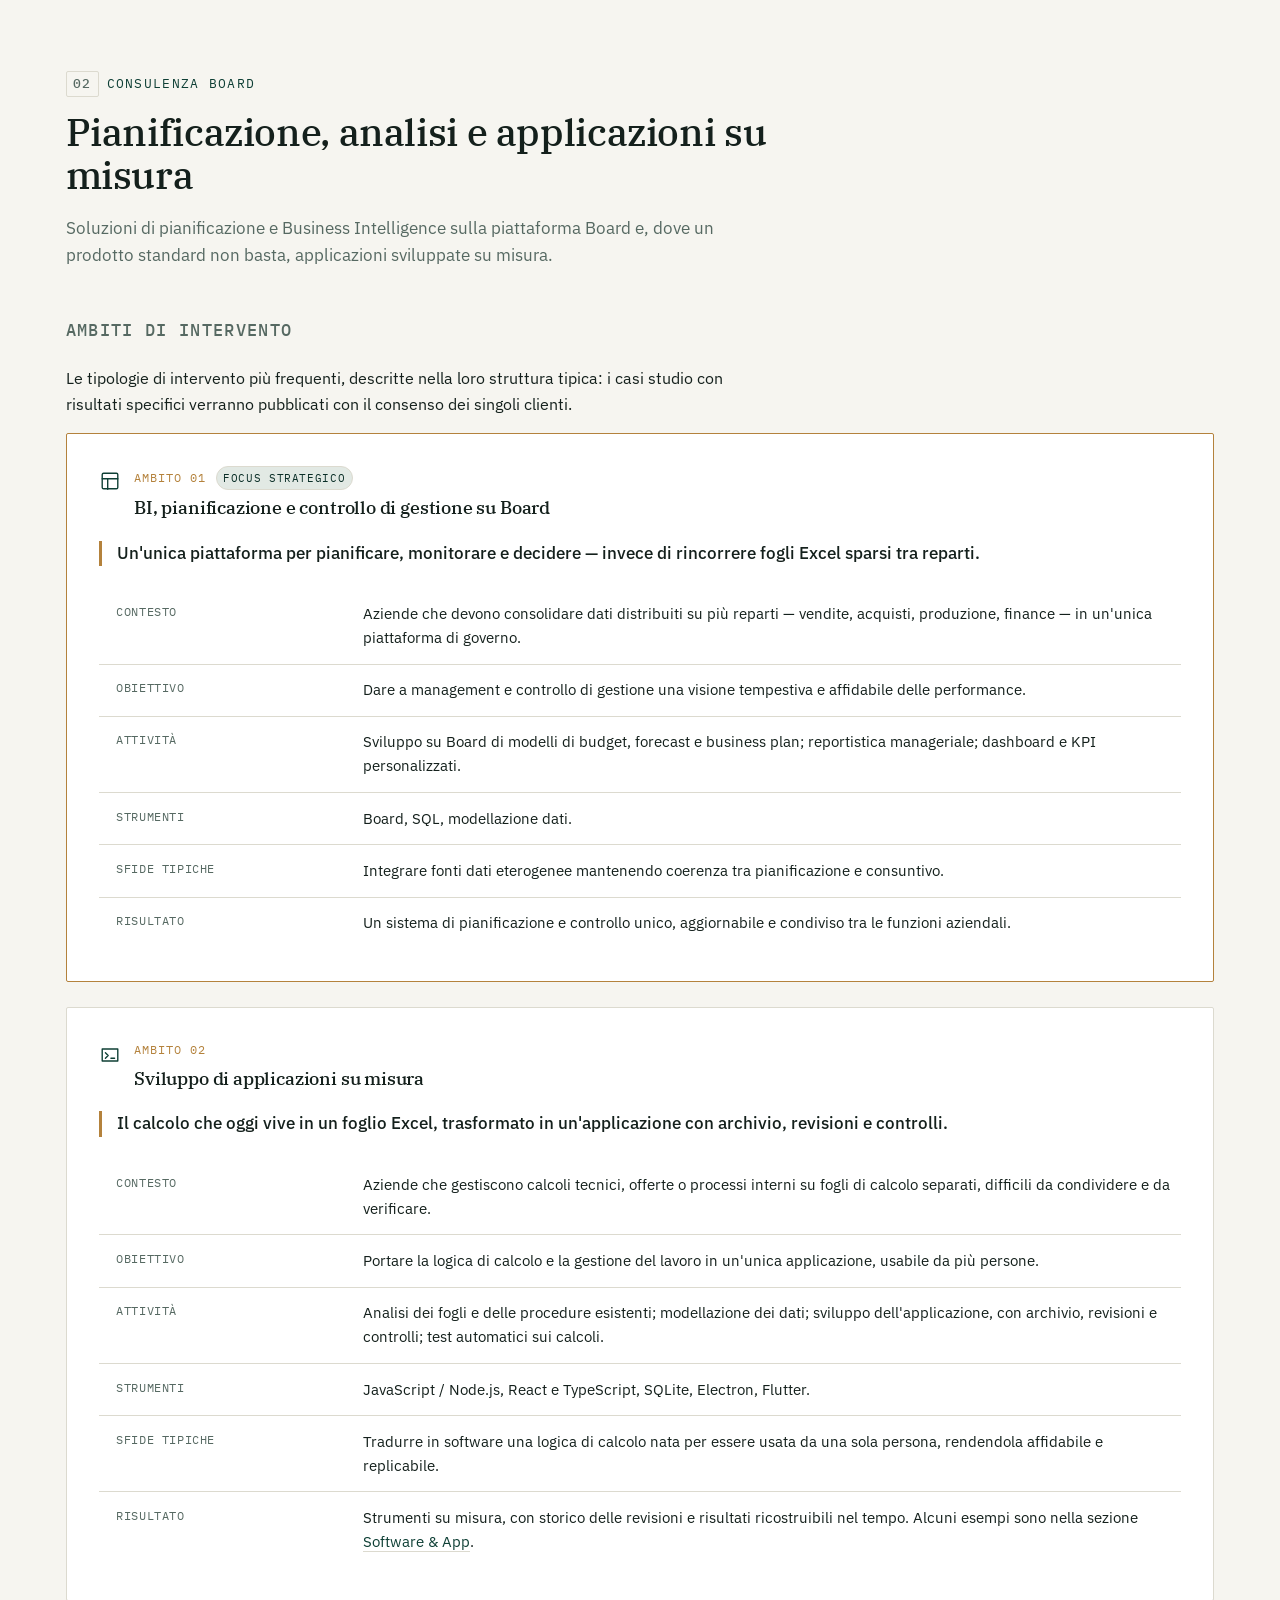
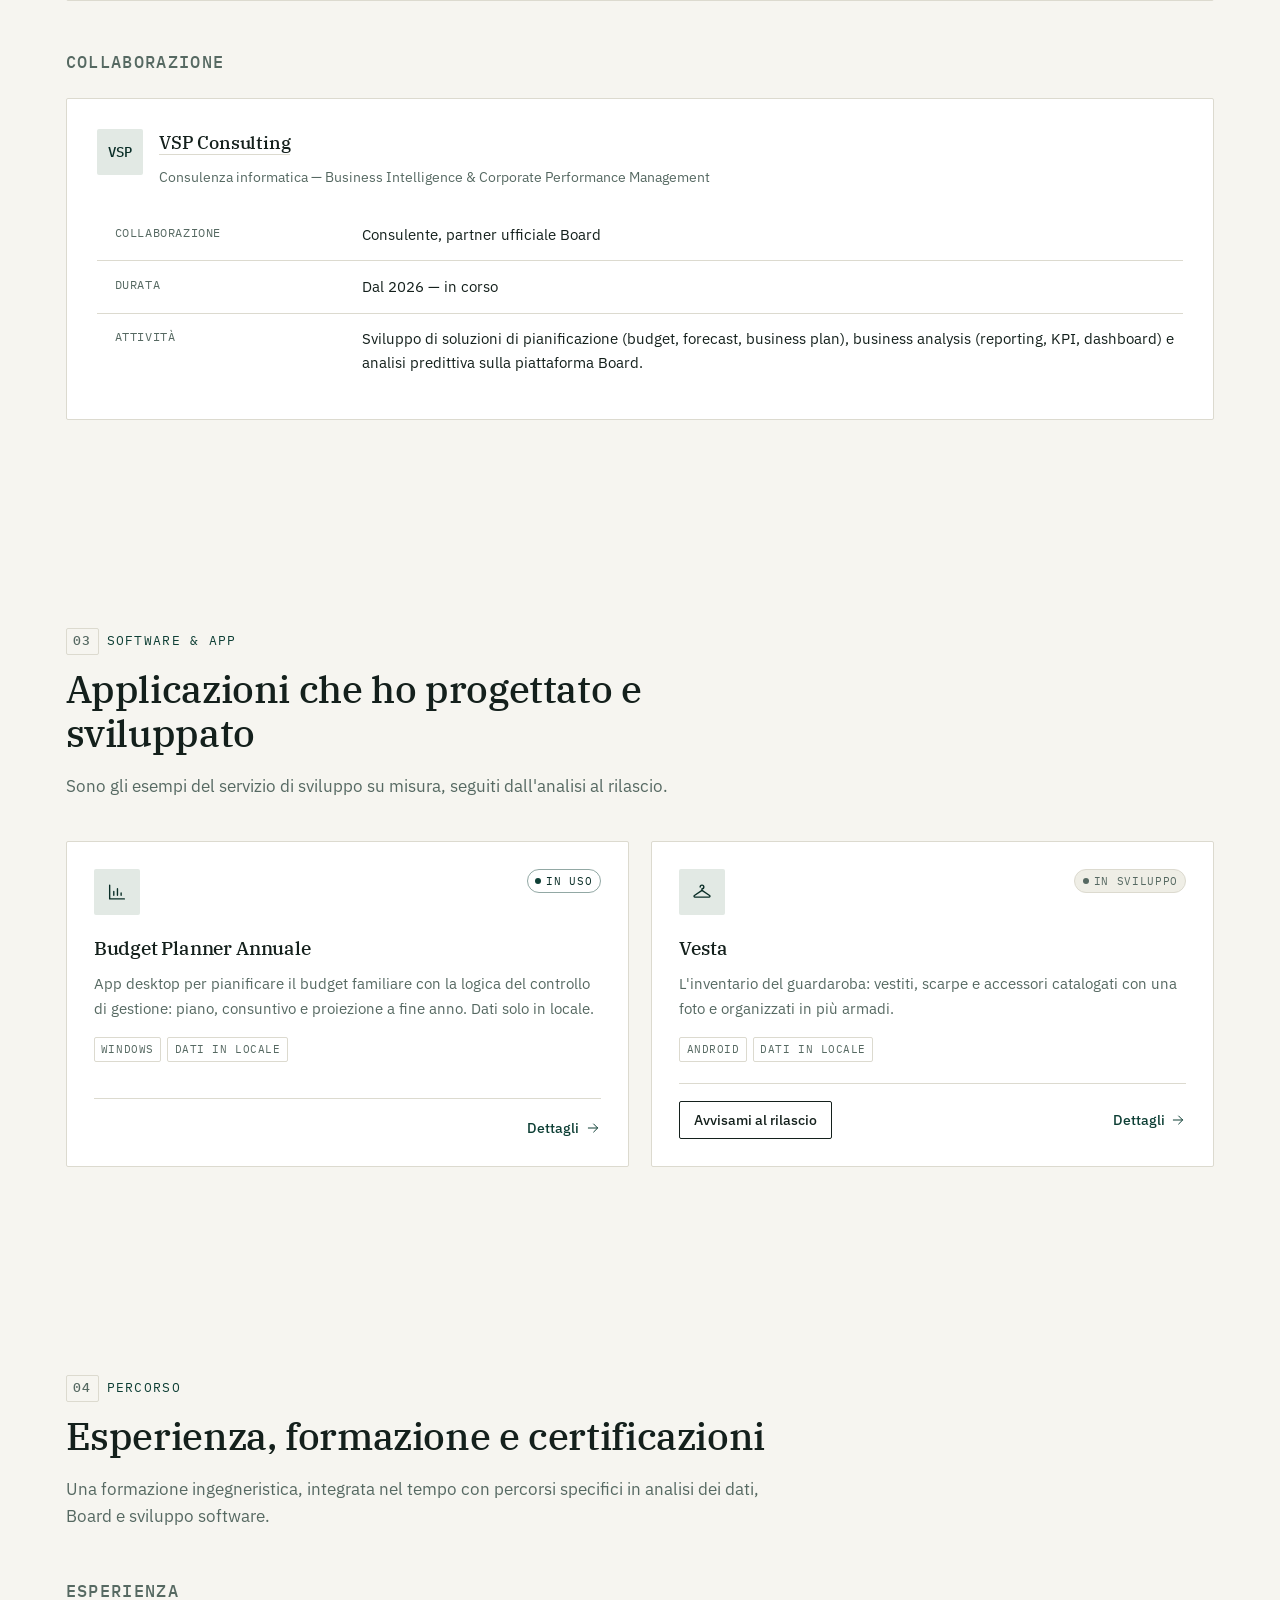
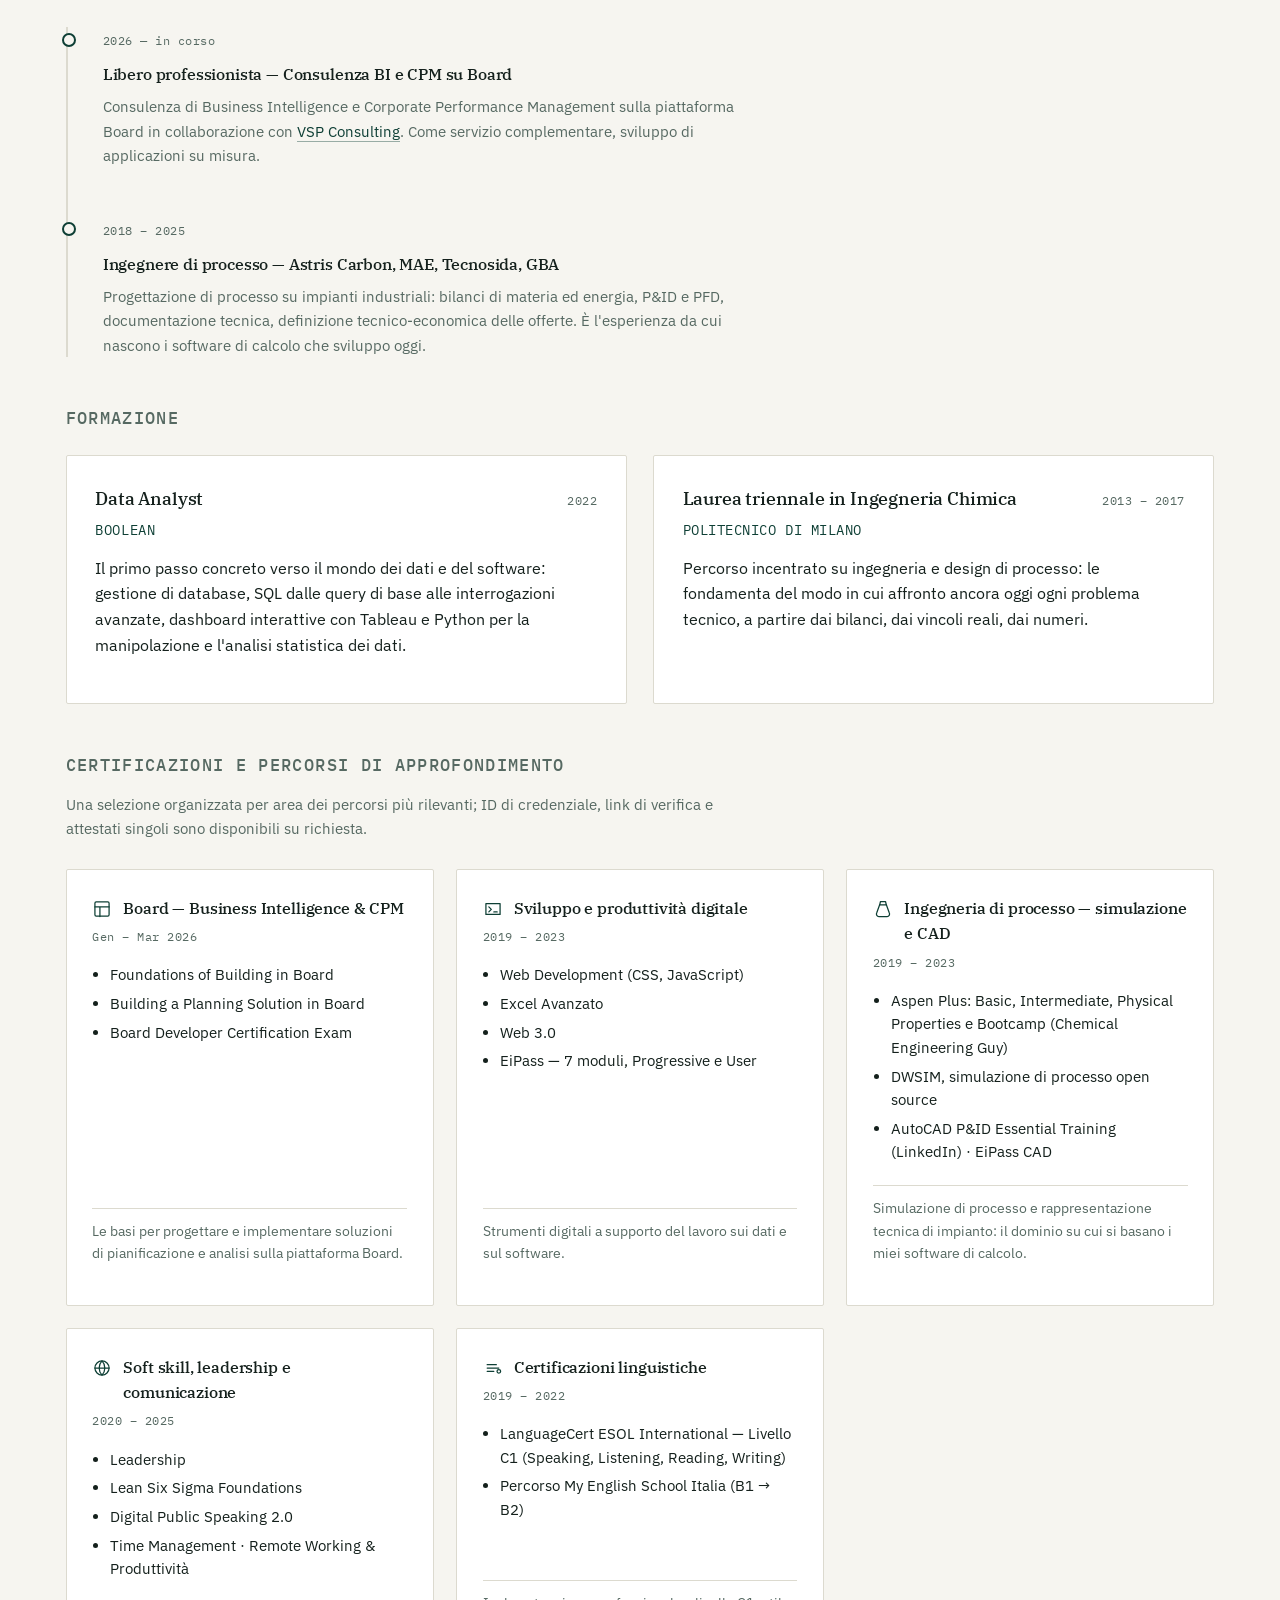
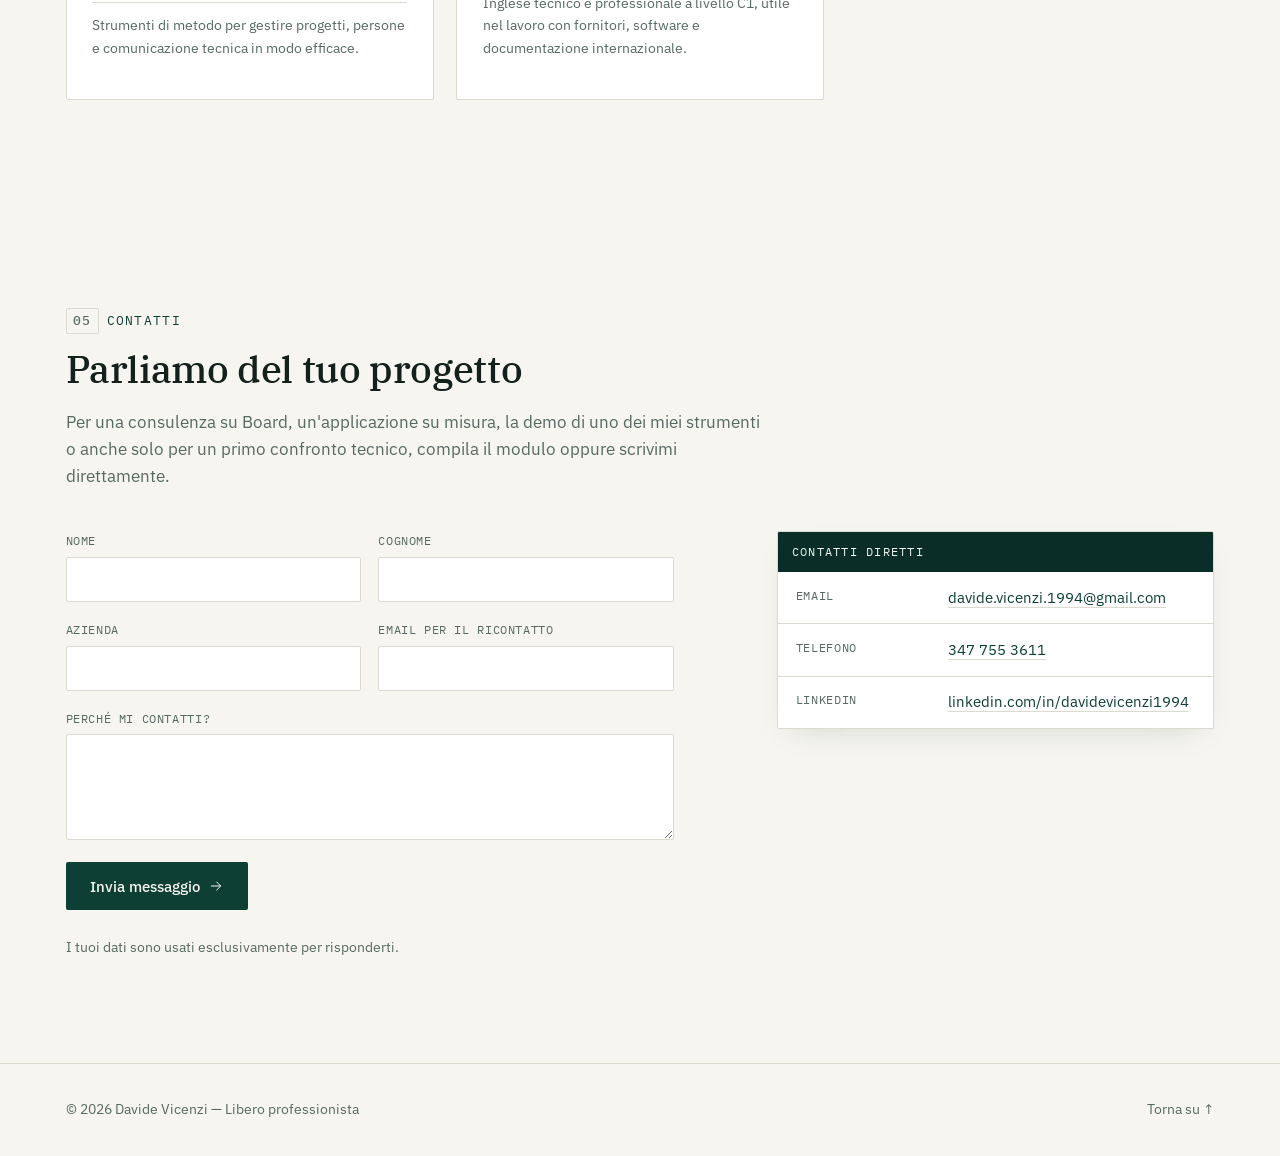
==== commit f2cd2732: "Aggiorna la pagina Budget Planner Annuale" ====
--- a/index.html
+++ b/index.html
@@ -303,16 +303,15 @@
         <article class="project-card">
           <div class="project-card-head">
             <span class="project-icon"><svg class="icon" viewBox="0 0 24 24" aria-hidden="true"><path d="M4 4.5v15h16"/><path d="M8.5 15.5v-4M12.5 15.5v-7M16.5 15.5v-2.5"/></svg></span>
-            <span class="status-badge status-dev">In sviluppo</span>
-          </div>
-          <h4><a href="software/budget-planner.html">Budget Planner</a></h4>
-          <p class="project-promise">Pianifica il budget personale e familiare da un anno all'altro: entrate nette, allocazione per categoria e confronto con le spese reali.</p>
+            <span class="status-badge status-inuse">In uso</span>
+          </div>
+          <h4><a href="software/budget-planner.html">Budget Planner Annuale</a></h4>
+          <p class="project-promise">App desktop per pianificare il budget familiare con la logica del controllo di gestione: piano, consuntivo e proiezione a fine anno. Dati solo in locale.</p>
           <ul class="platform-tags">
             <li class="platform-tag">Windows</li>
             <li class="platform-tag">Dati in locale</li>
           </ul>
           <div class="project-actions">
-            <a class="btn btn-outline btn-sm" href="#contatti">Avvisami al rilascio</a>
             <a class="text-link" href="software/budget-planner.html">Dettagli <svg class="icon icon-arrow" viewBox="0 0 24 24" aria-hidden="true"><path d="M5 12h14M13 6l6 6-6 6"/></svg></a>
           </div>
         </article>
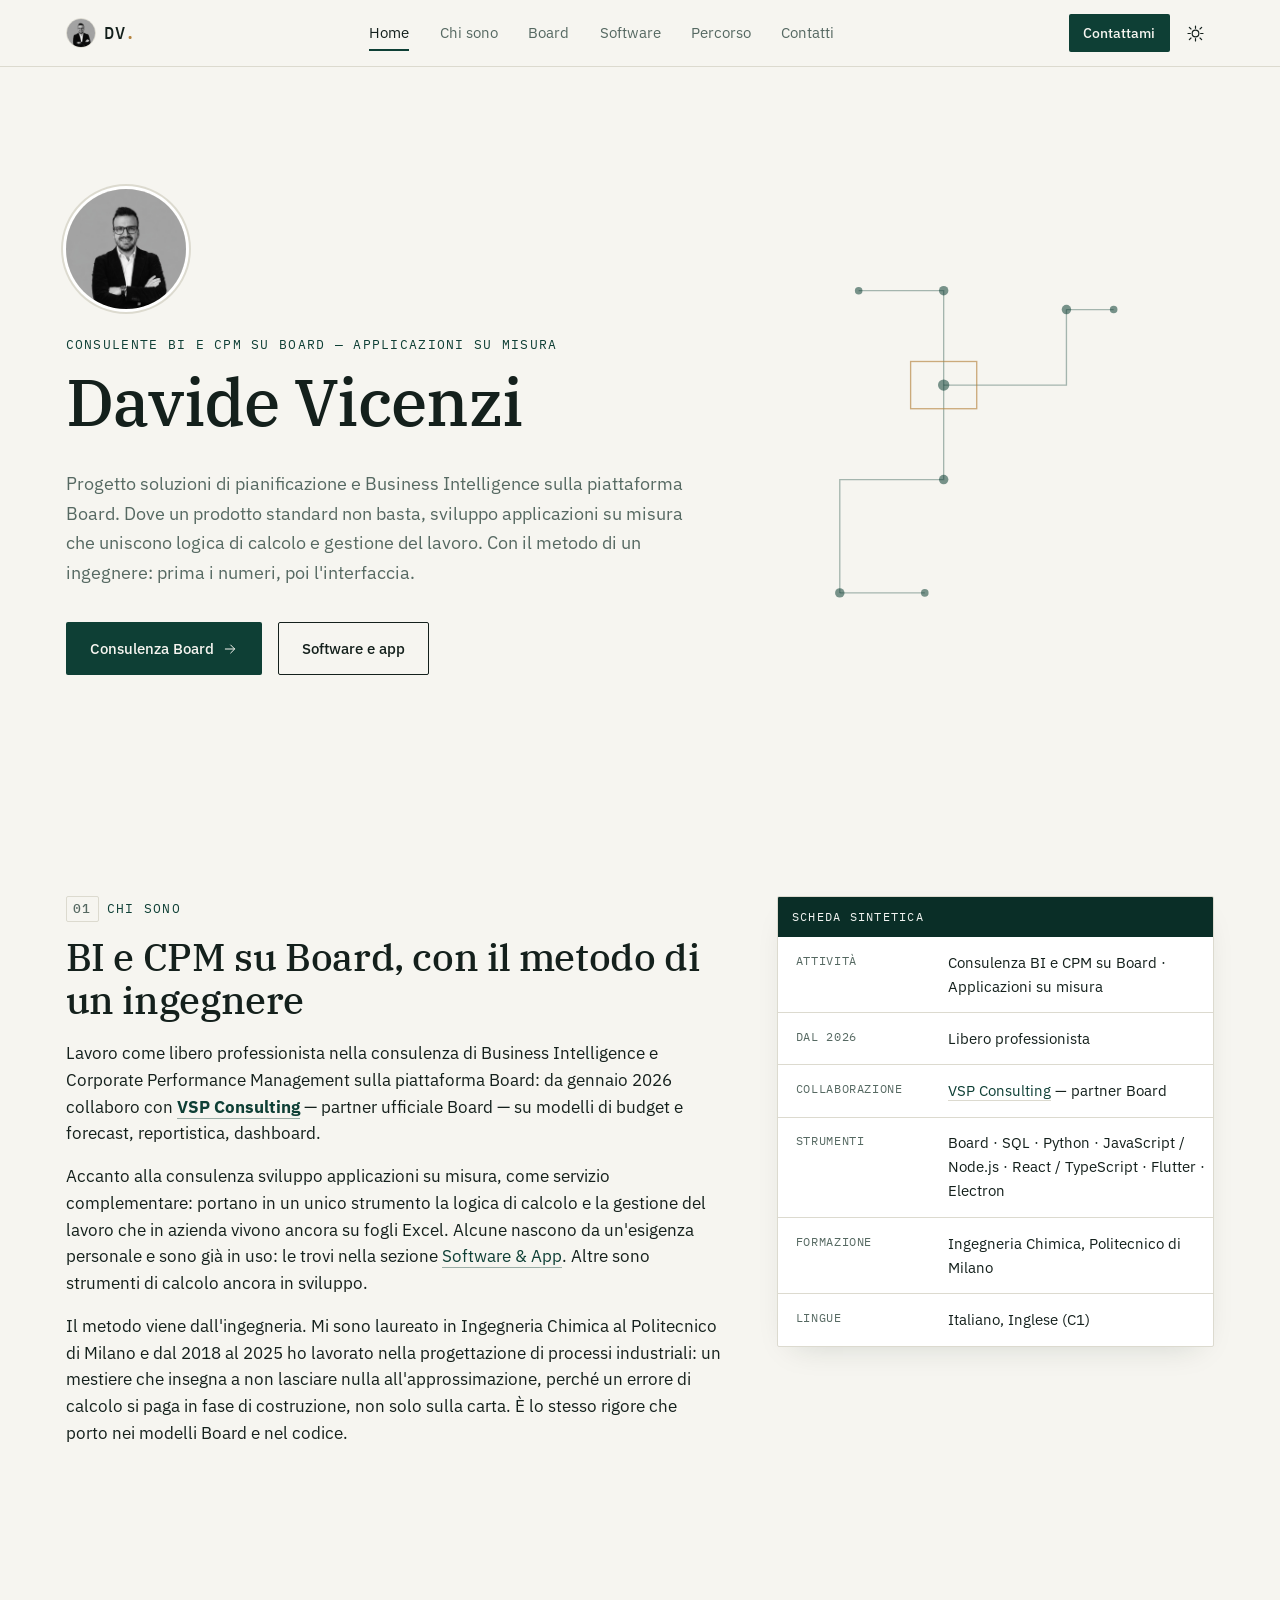
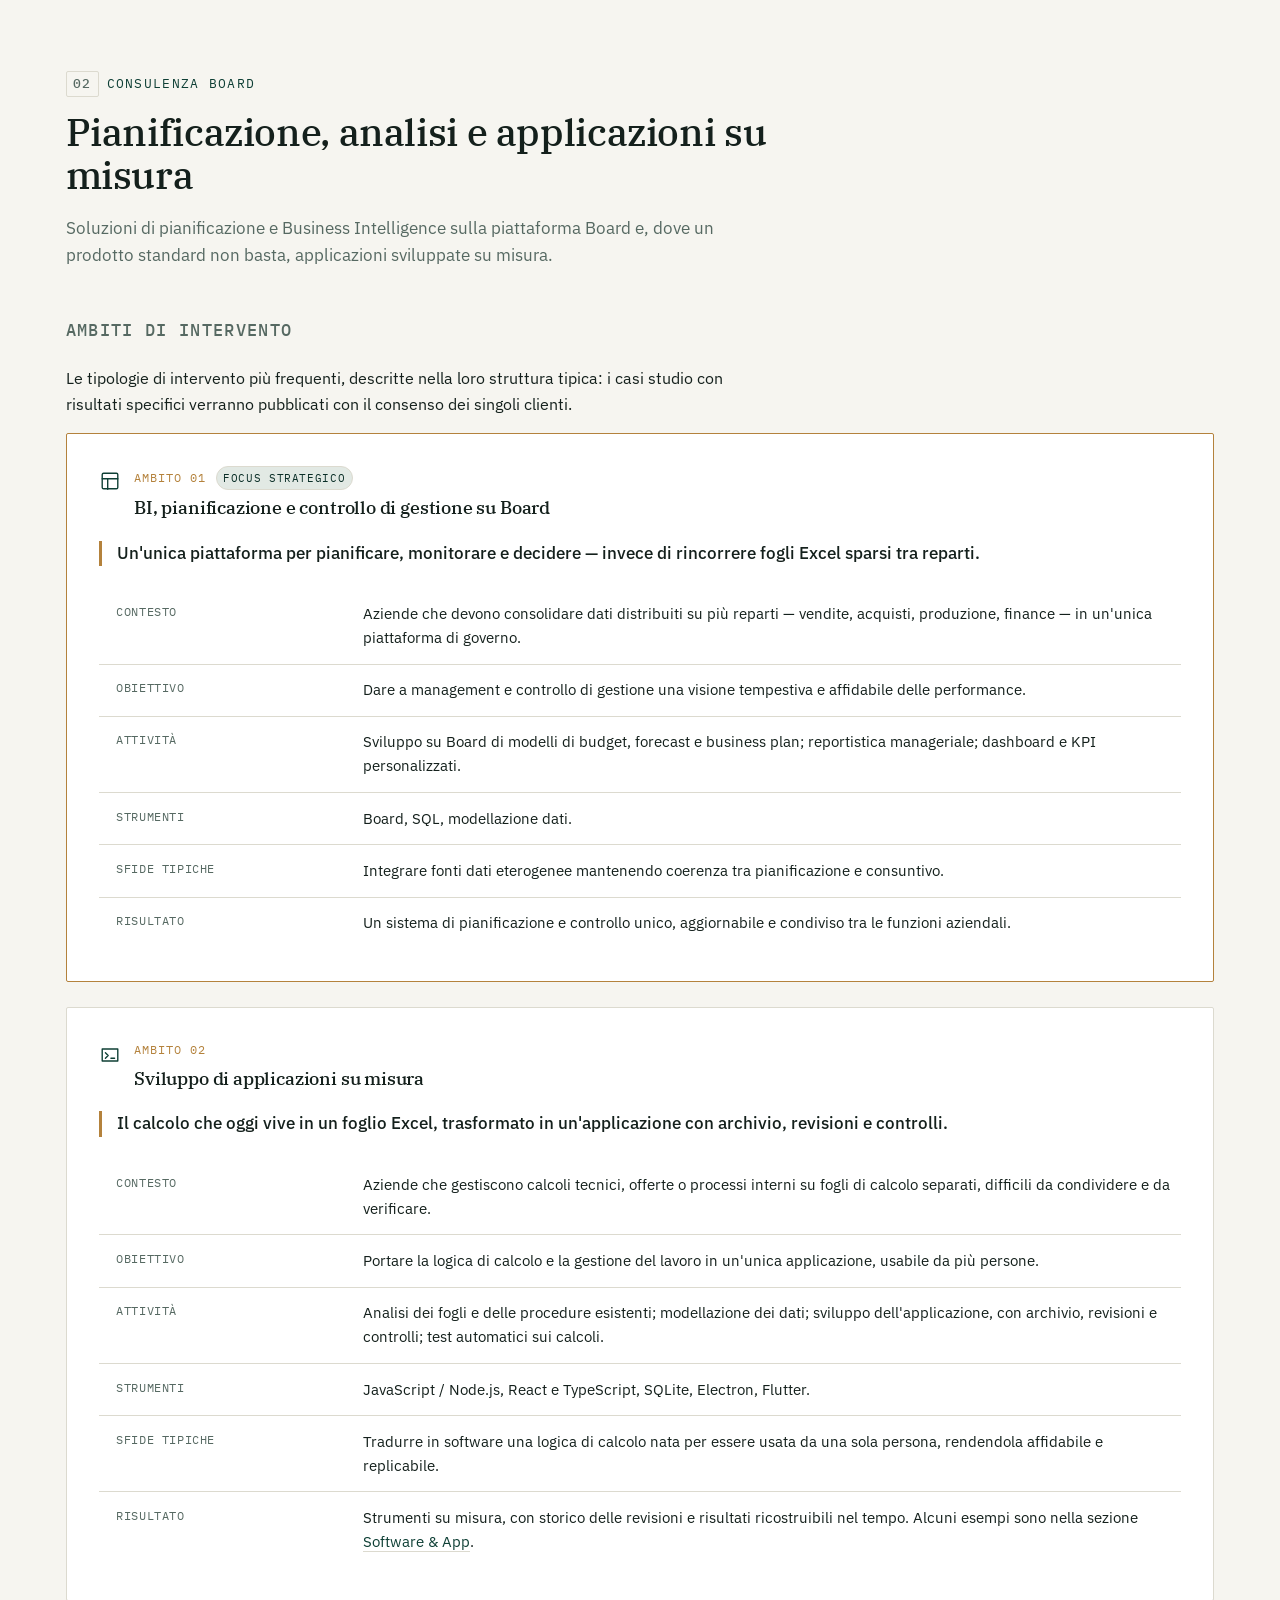
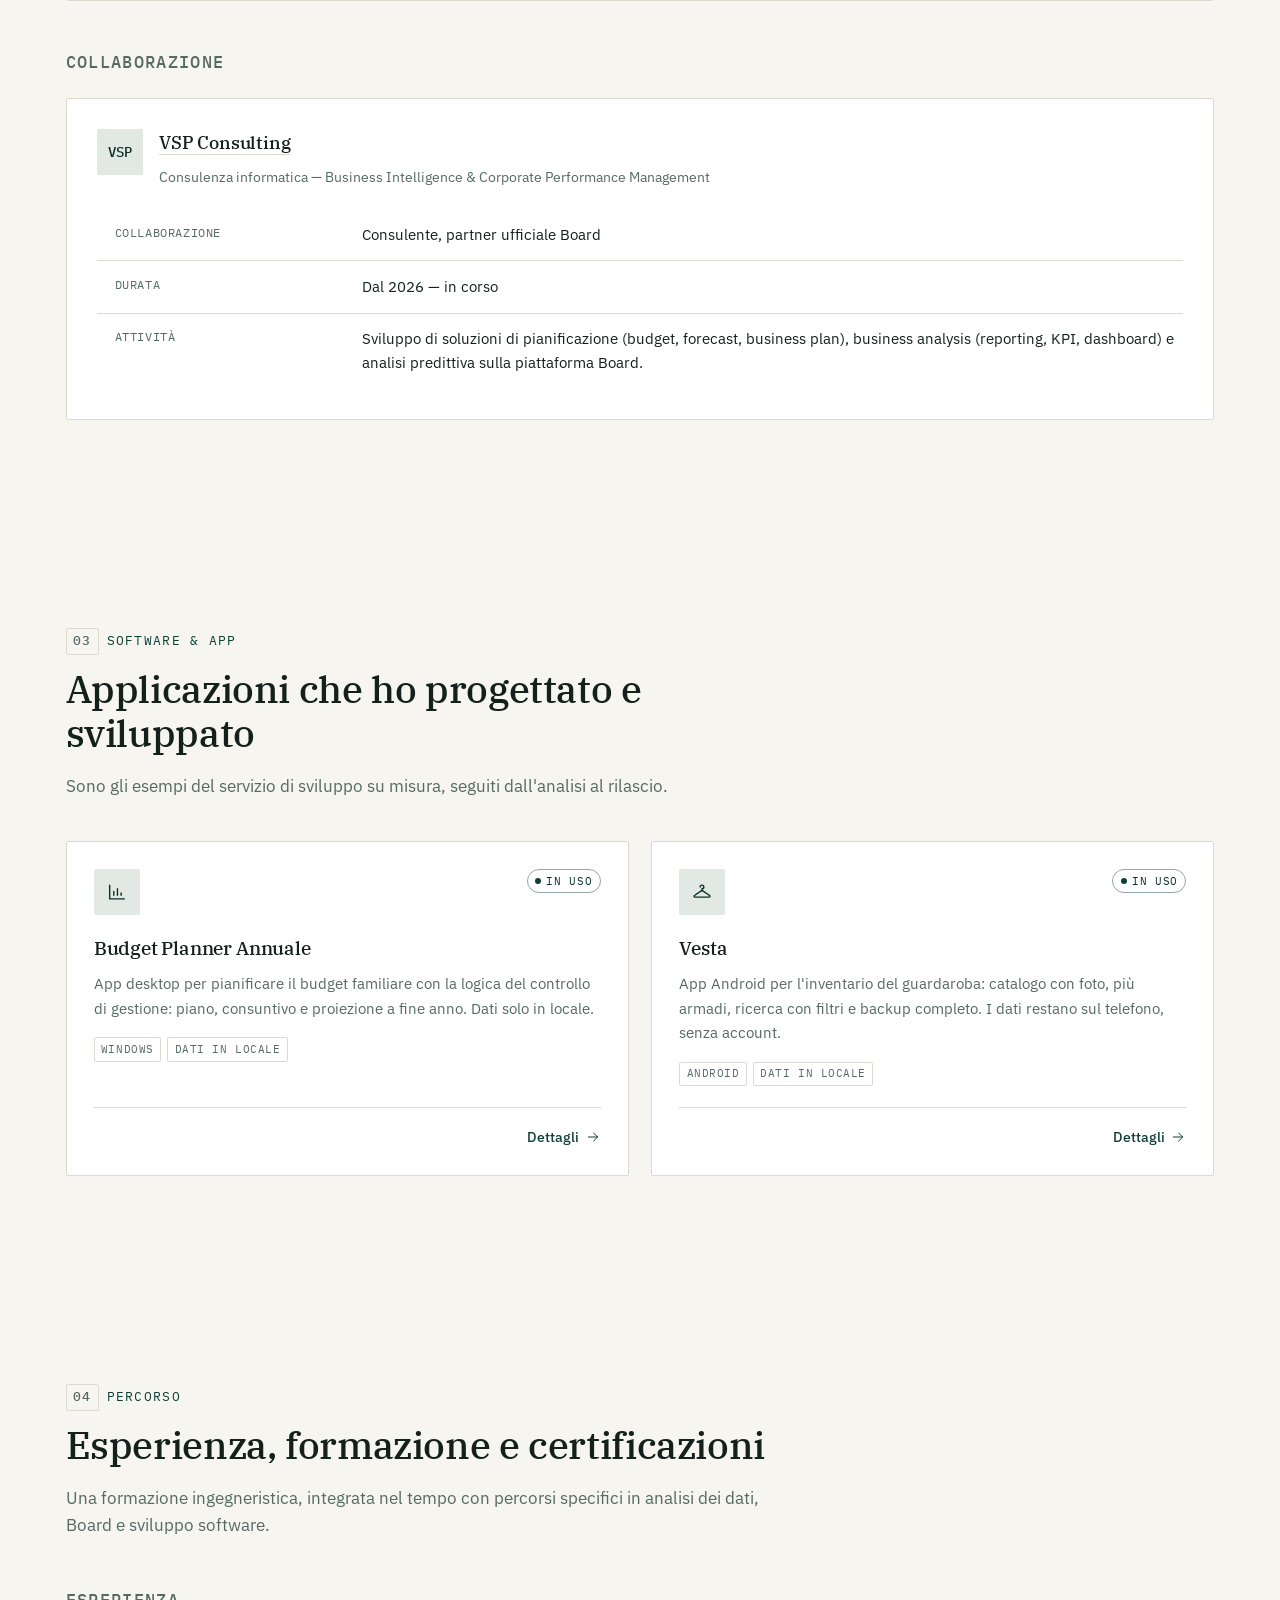
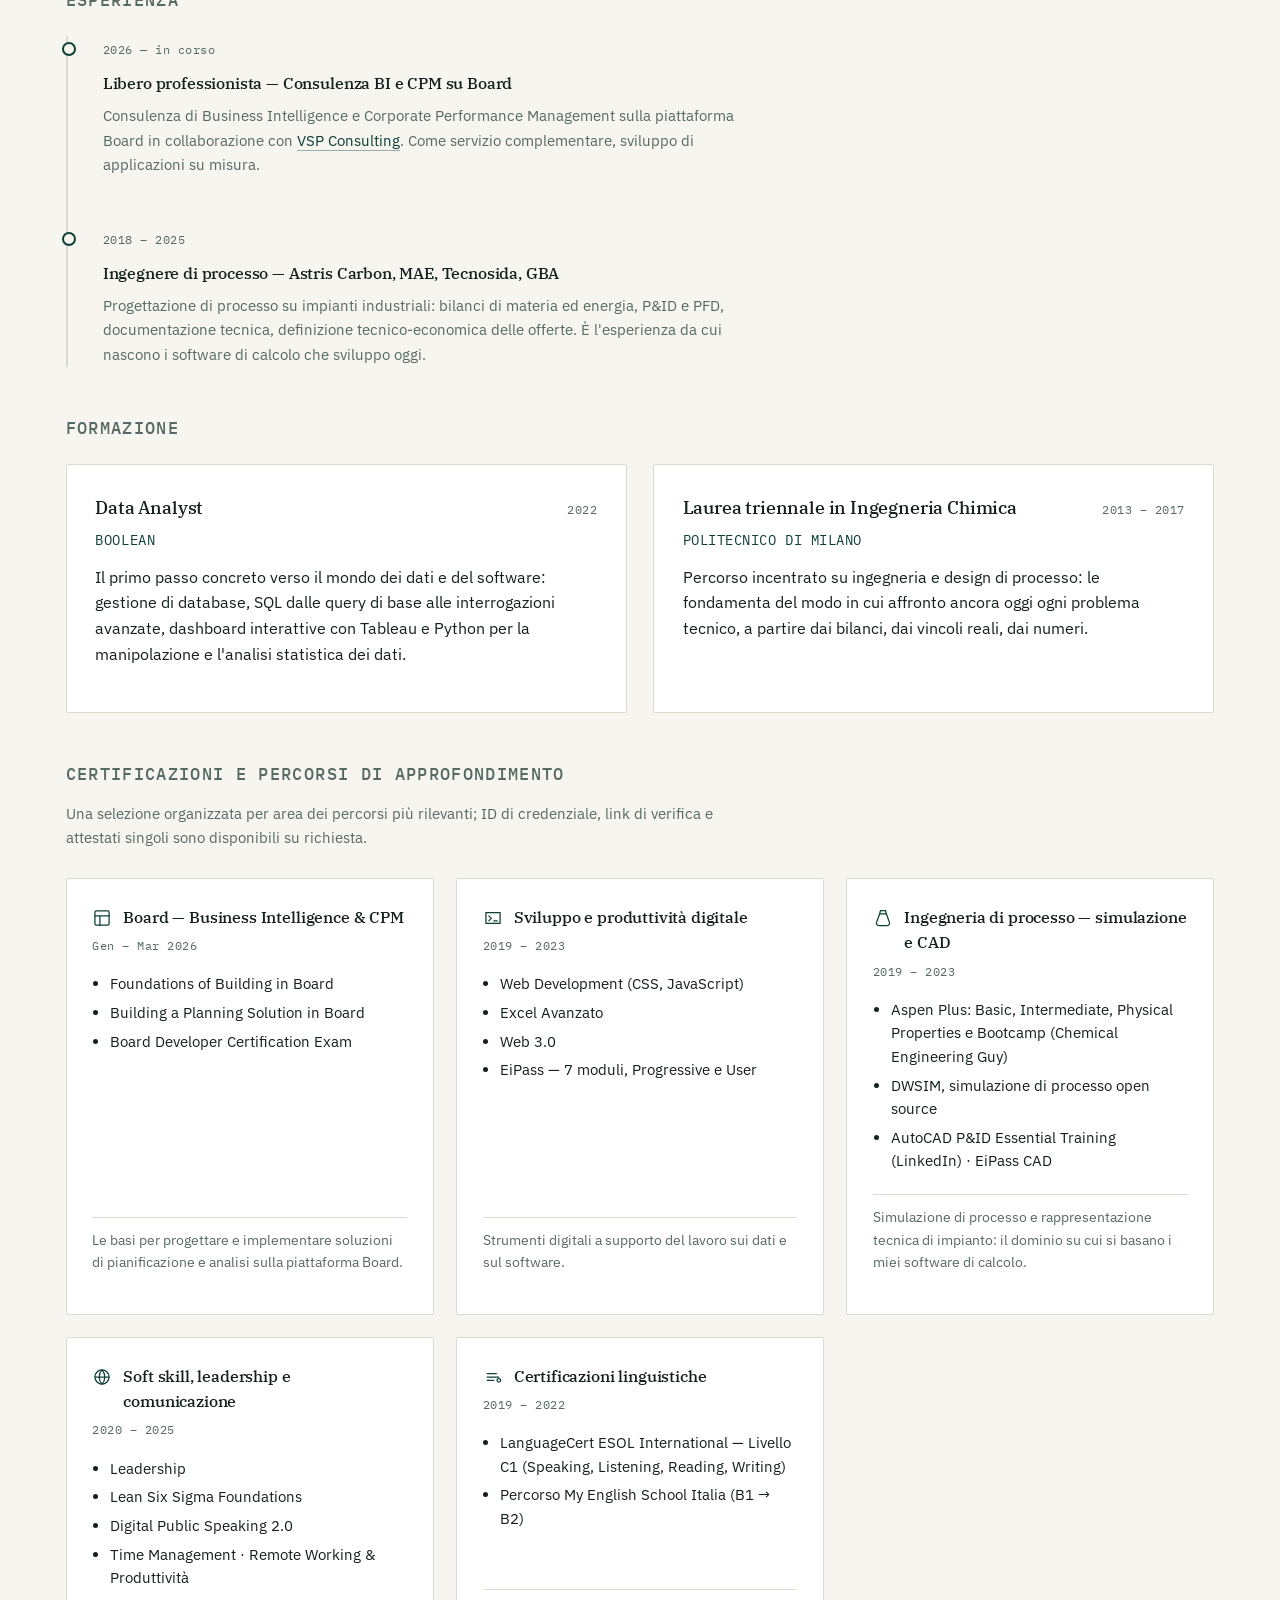
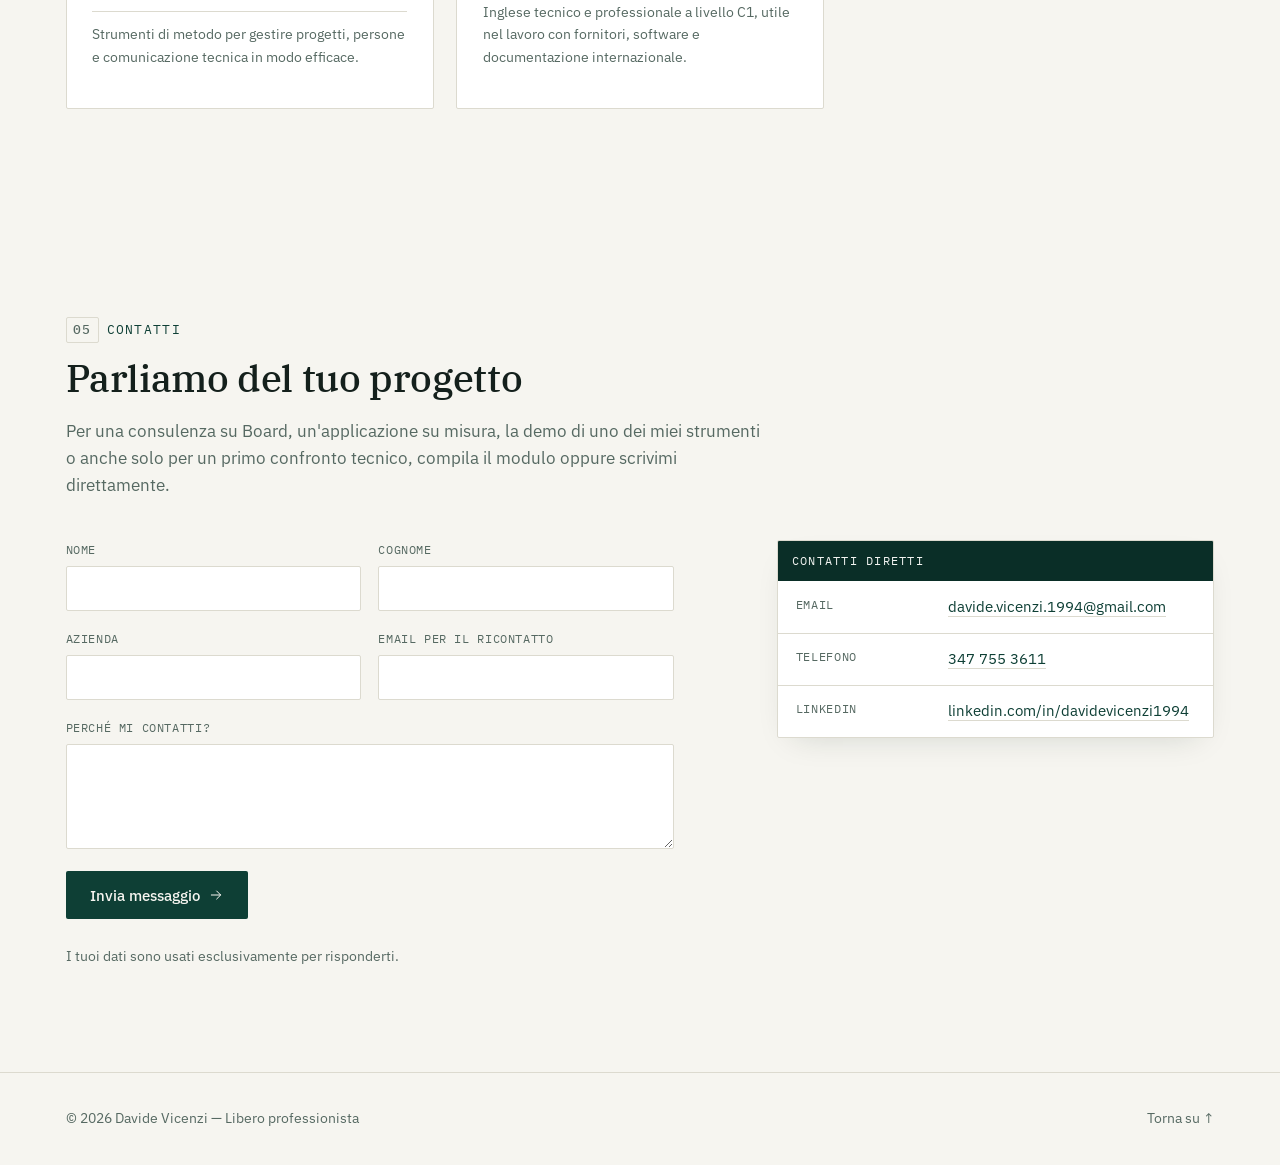
==== commit 96ec64eb: "Aggiorna la pagina Vesta" ====
--- a/index.html
+++ b/index.html
@@ -319,16 +319,15 @@
         <article class="project-card">
           <div class="project-card-head">
             <span class="project-icon"><svg class="icon" viewBox="0 0 24 24" aria-hidden="true"><path d="M10 6.5a2 2 0 1 1 2 2v1.7"/><path d="M12 10.2l8.3 5.6a1 1 0 0 1-.6 1.8H4.3a1 1 0 0 1-.6-1.8L12 10.2Z"/></svg></span>
-            <span class="status-badge status-dev">In sviluppo</span>
+            <span class="status-badge status-inuse">In uso</span>
           </div>
           <h4><a href="software/vesta.html">Vesta</a></h4>
-          <p class="project-promise">L'inventario del guardaroba: vestiti, scarpe e accessori catalogati con una foto e organizzati in più armadi.</p>
+          <p class="project-promise">App Android per l'inventario del guardaroba: catalogo con foto, più armadi, ricerca con filtri e backup completo. I dati restano sul telefono, senza account.</p>
           <ul class="platform-tags">
             <li class="platform-tag">Android</li>
             <li class="platform-tag">Dati in locale</li>
           </ul>
           <div class="project-actions">
-            <a class="btn btn-outline btn-sm" href="#contatti">Avvisami al rilascio</a>
             <a class="text-link" href="software/vesta.html">Dettagli <svg class="icon icon-arrow" viewBox="0 0 24 24" aria-hidden="true"><path d="M5 12h14M13 6l6 6-6 6"/></svg></a>
           </div>
         </article>
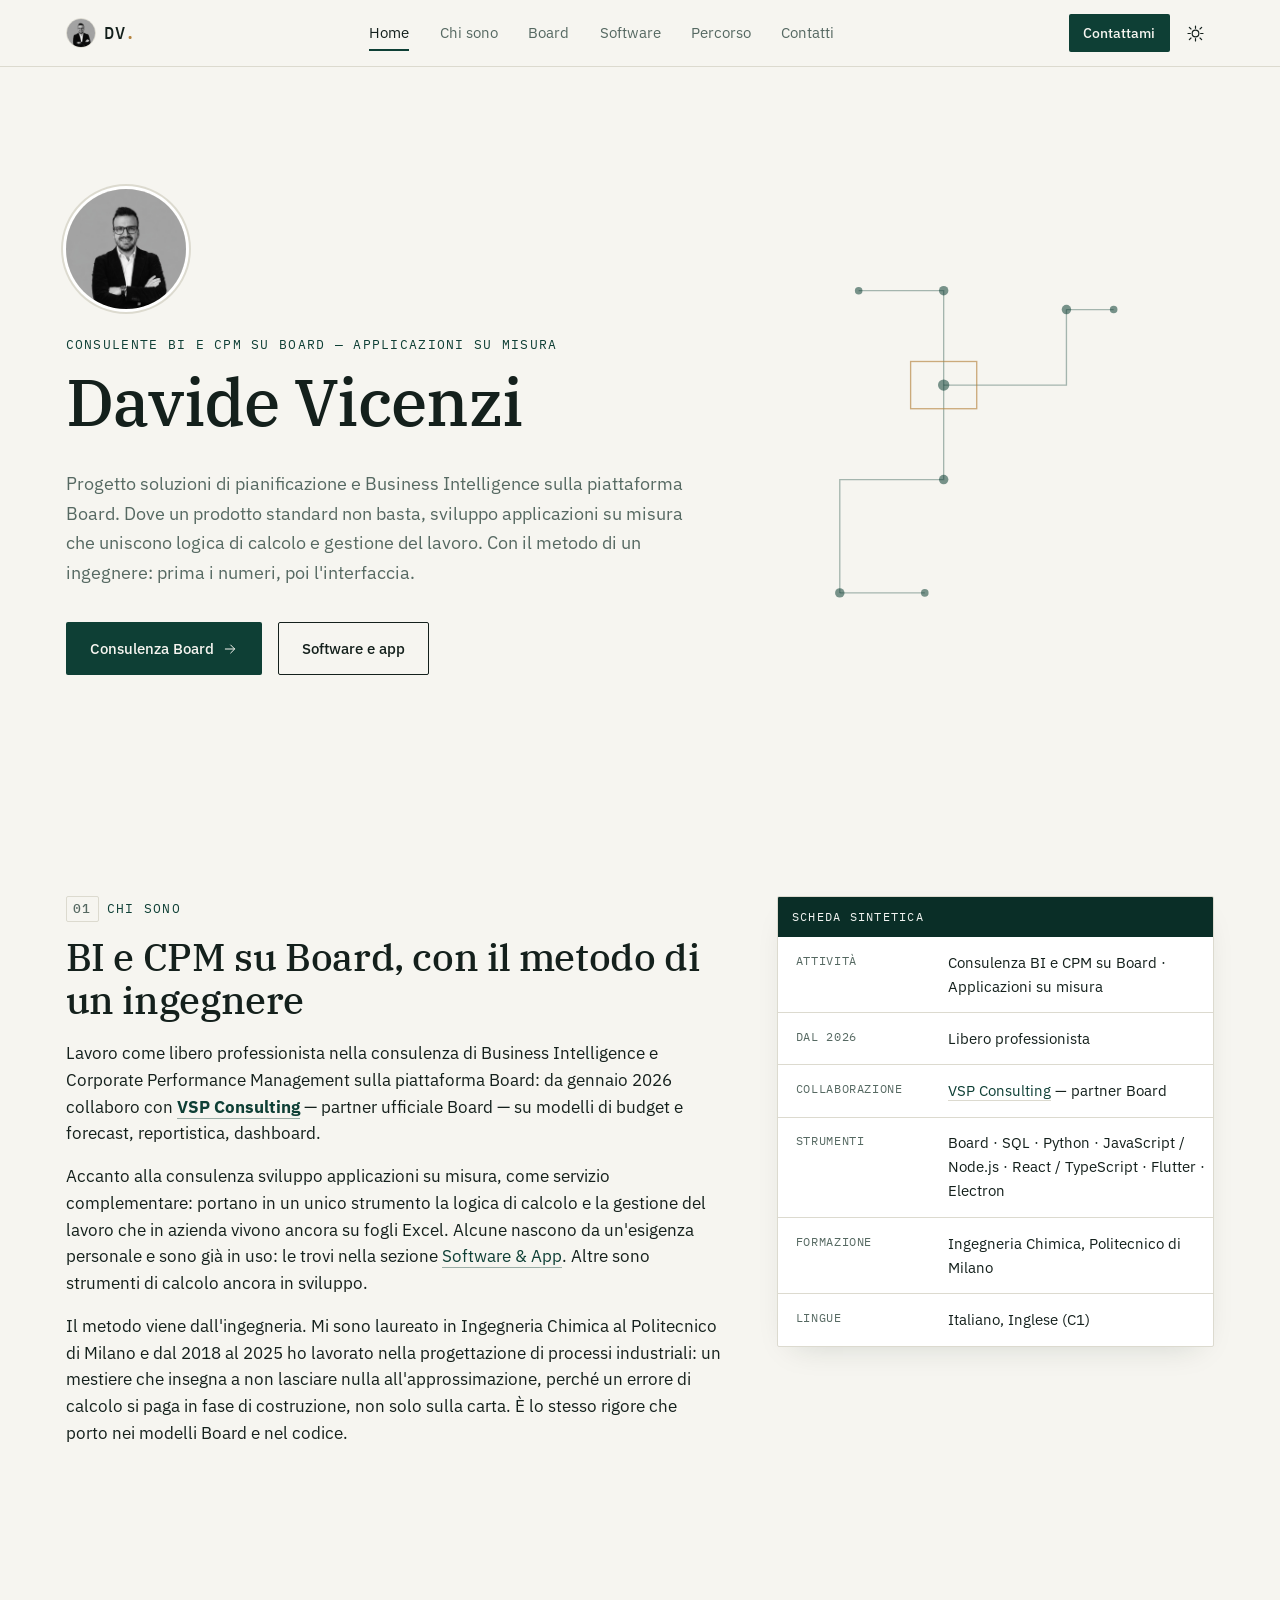
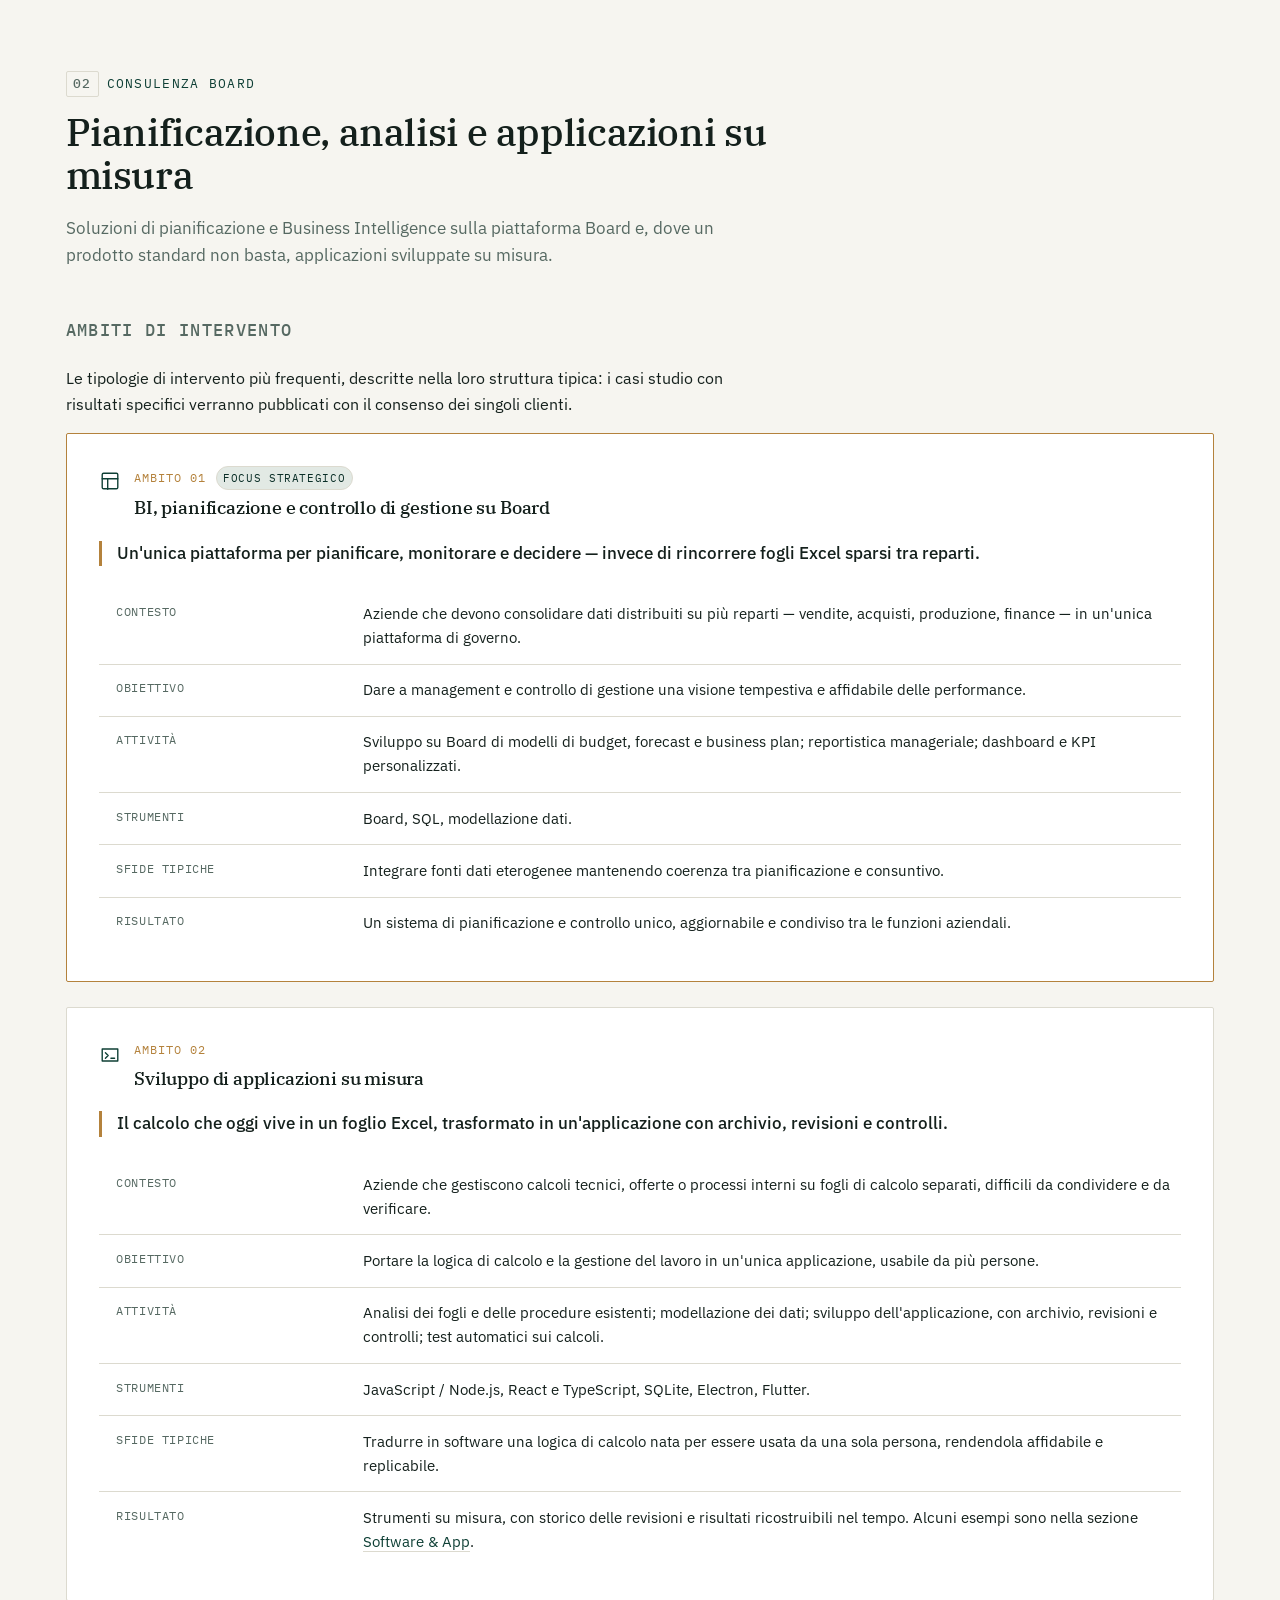
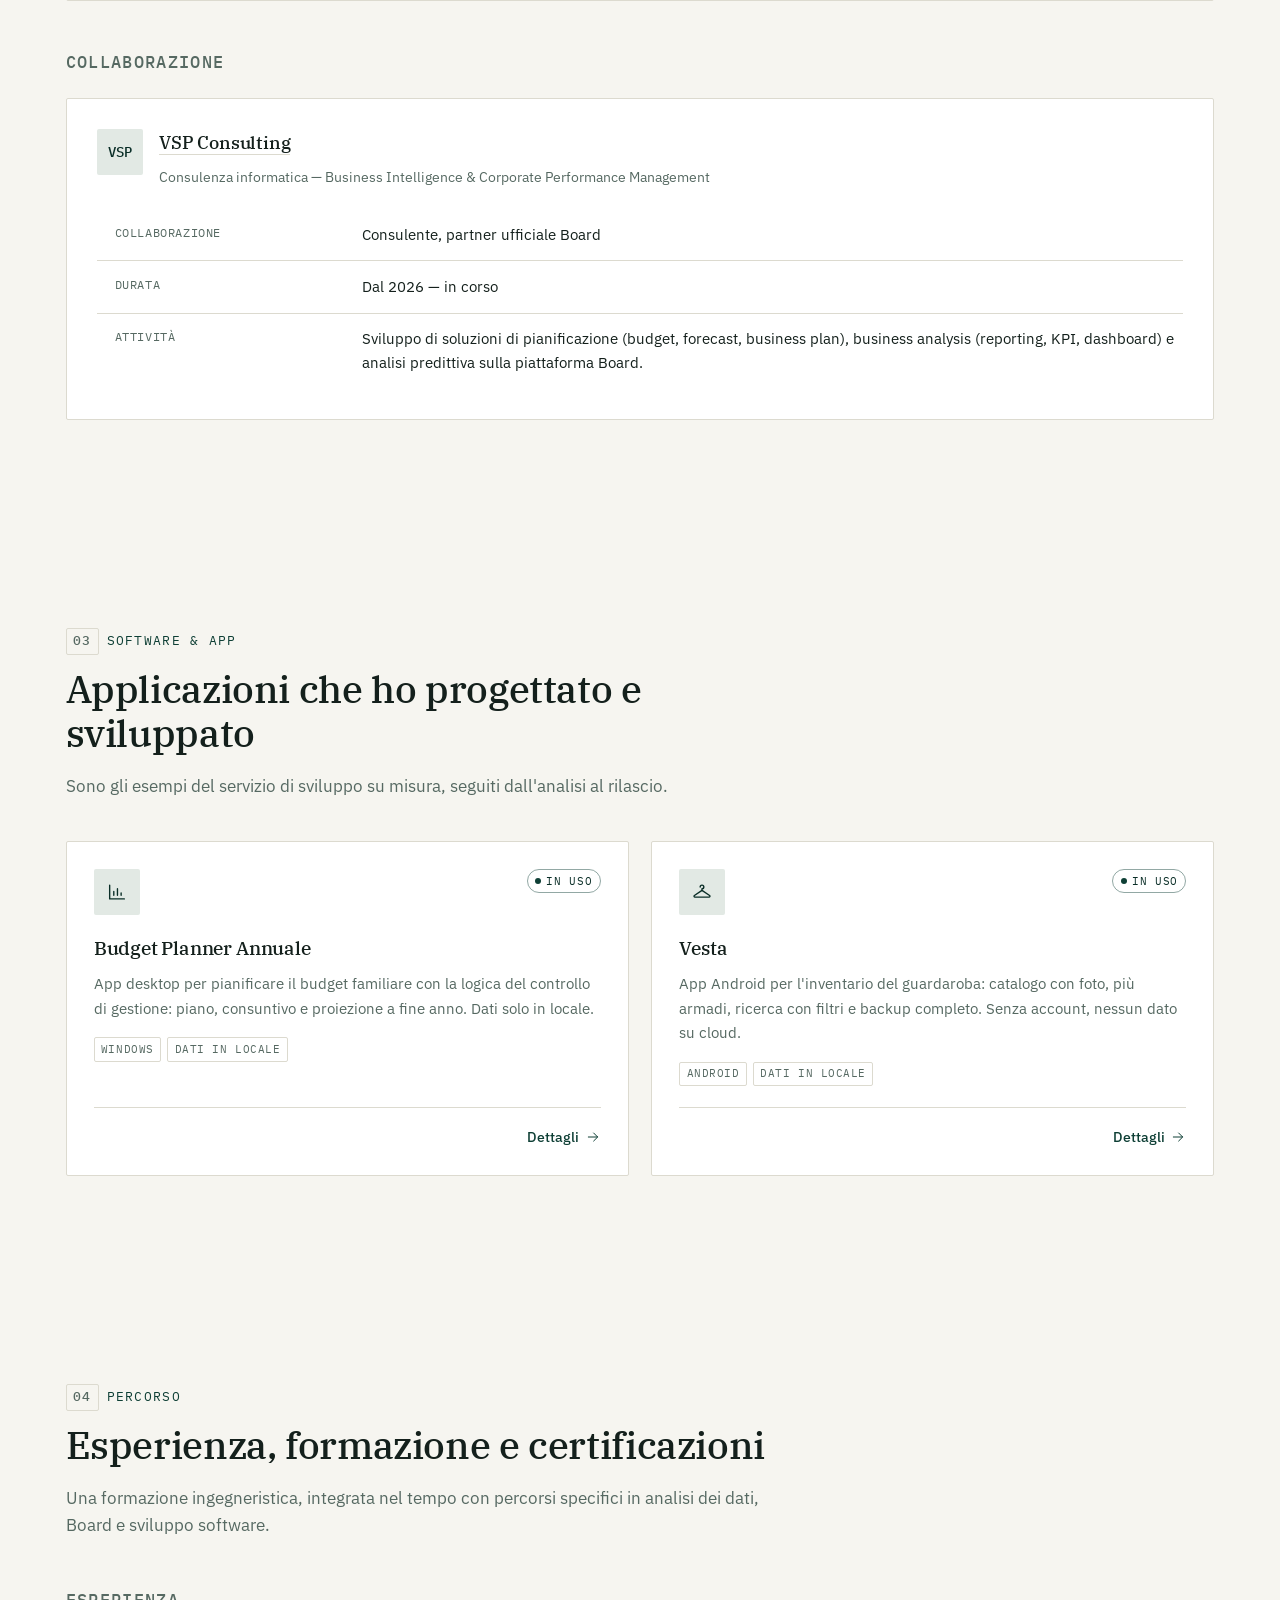
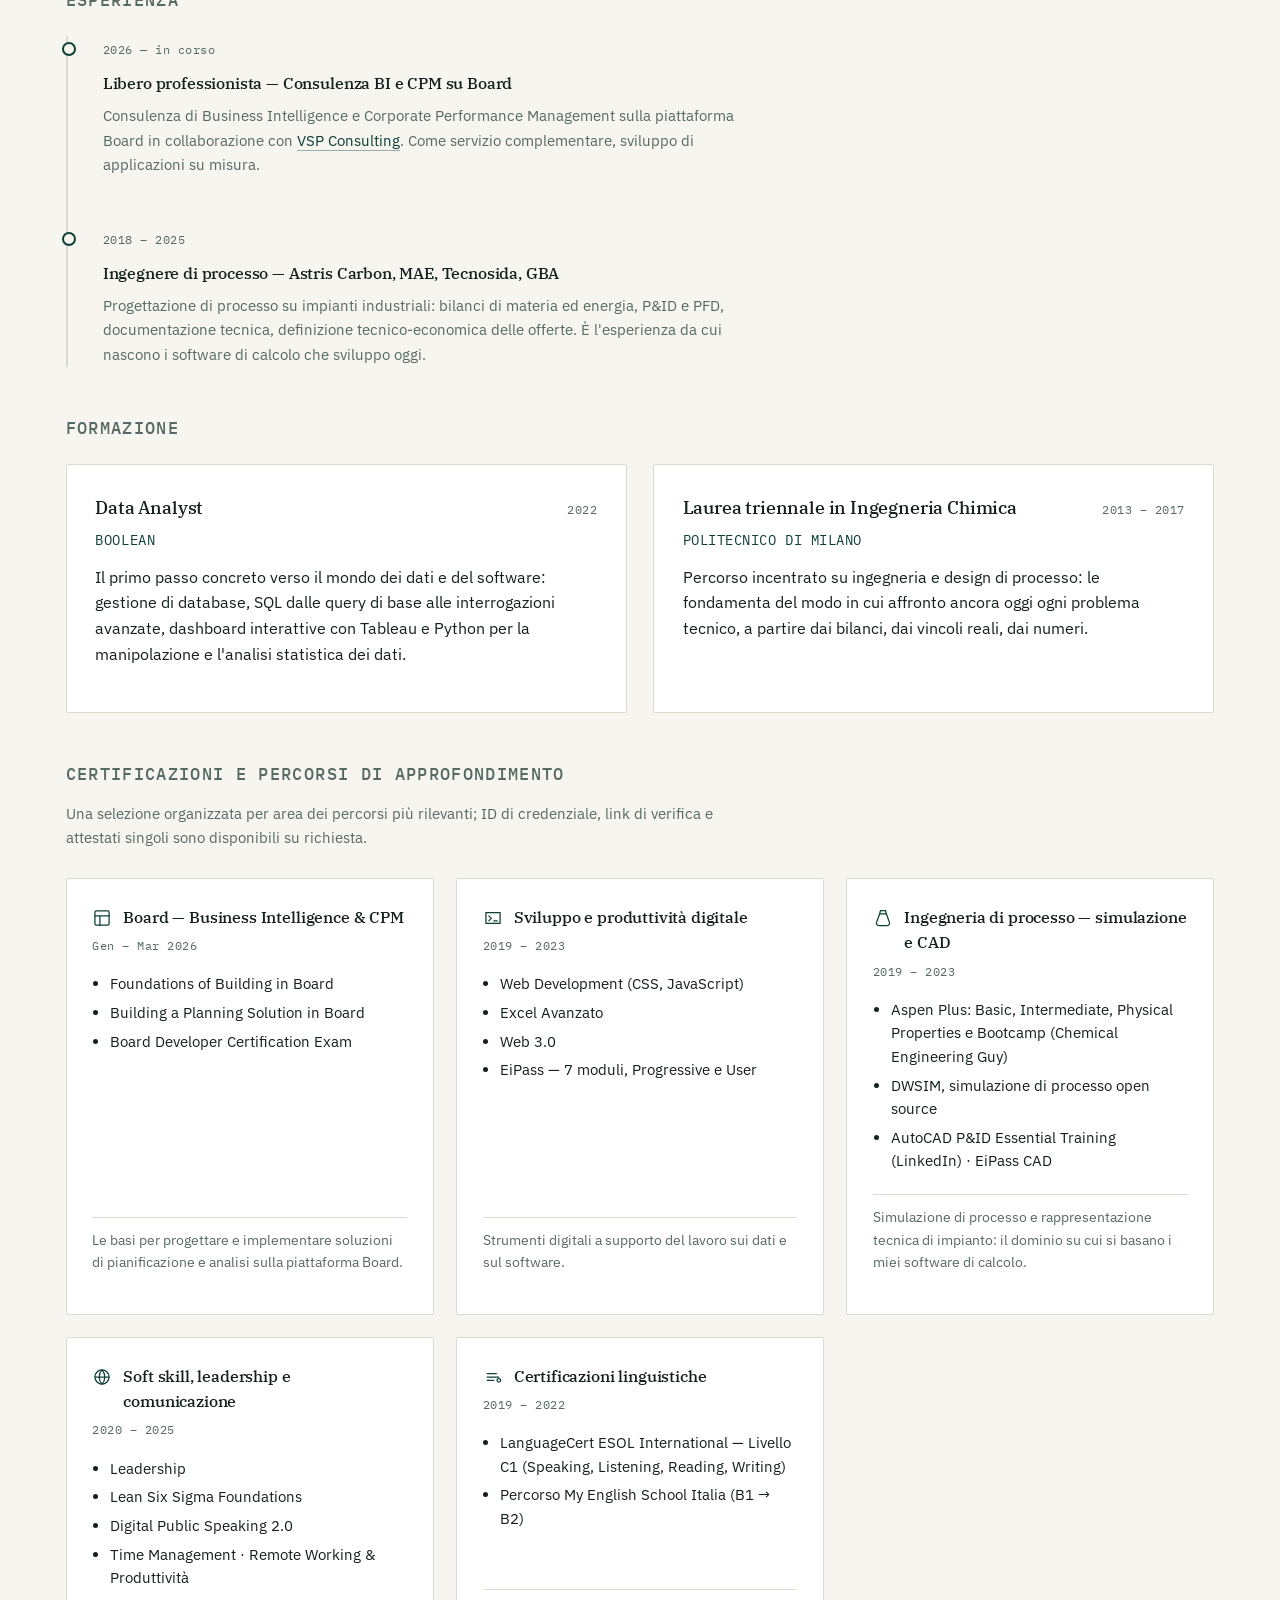
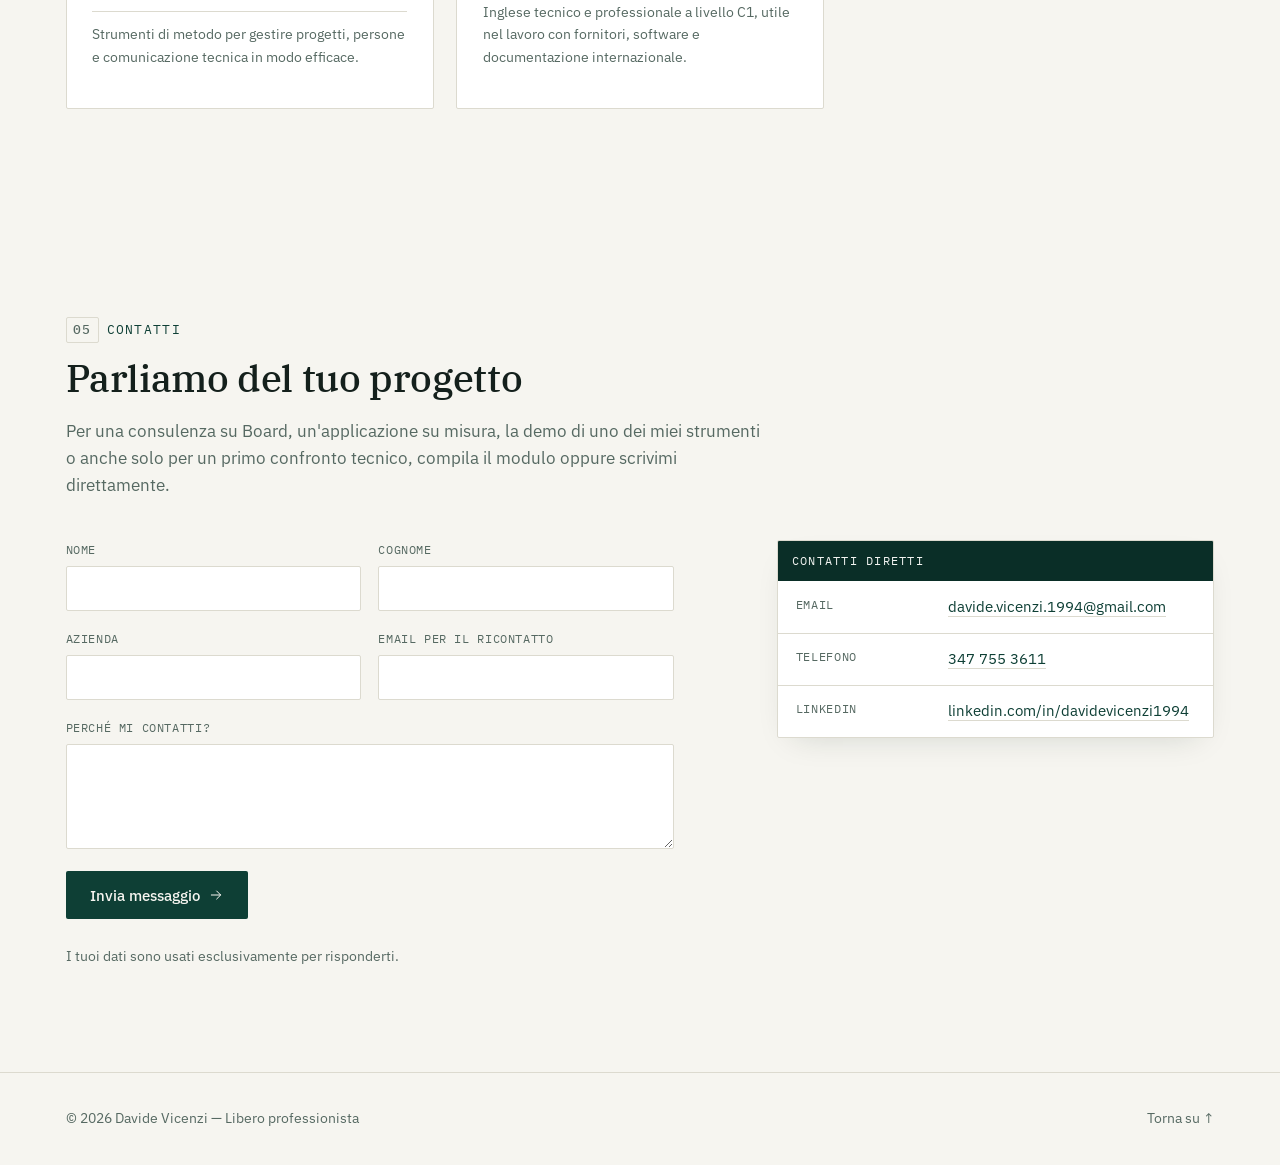
==== commit fe4356e7: "Aggiorna la pagina Vesta" ====
--- a/index.html
+++ b/index.html
@@ -28,6 +28,74 @@
 <!-- SEO -->
 <link rel="canonical" href="https://davide-vicenzi.github.io/">
 <meta name="author" content="Davide Vicenzi">
+
+<!-- Dati strutturati schema.org: titolare del sito -->
+<script type="application/ld+json">
+{
+  "@context": "https://schema.org",
+  "@type": "Person",
+  "@id": "https://davide-vicenzi.github.io/#davide-vicenzi",
+  "name": "Davide Vicenzi",
+  "jobTitle": "Consulente BI e CPM su Board",
+  "description": "Consulenza di Business Intelligence e Corporate Performance Management su Board. Come servizio complementare, applicazioni su misura per calcolo e gestione.",
+  "url": "https://davide-vicenzi.github.io/",
+  "image": "https://davide-vicenzi.github.io/foto-profilo.jpg",
+  "sameAs": [
+    "https://www.linkedin.com/in/davidevicenzi1994/",
+    "https://github.com/Davide-Vicenzi"
+  ],
+  "alumniOf": [
+    {
+      "@type": "CollegeOrUniversity",
+      "name": "Politecnico di Milano"
+    },
+    {
+      "@type": "EducationalOrganization",
+      "name": "Boolean"
+    }
+  ],
+  "hasCredential": [
+    {
+      "@type": "EducationalOccupationalCredential",
+      "name": "Laurea triennale in Ingegneria Chimica",
+      "credentialCategory": "degree",
+      "educationalLevel": "Laurea triennale",
+      "recognizedBy": {
+        "@type": "CollegeOrUniversity",
+        "name": "Politecnico di Milano"
+      }
+    },
+    {
+      "@type": "EducationalOccupationalCredential",
+      "name": "Board Developer Certification Exam",
+      "credentialCategory": "certification"
+    }
+  ],
+  "knowsLanguage": [
+    {
+      "@type": "Language",
+      "name": "Italiano",
+      "alternateName": "it"
+    },
+    {
+      "@type": "Language",
+      "name": "Inglese",
+      "alternateName": "en"
+    }
+  ],
+  "knowsAbout": [
+    "Business Intelligence",
+    "Corporate Performance Management",
+    "Piattaforma Board",
+    "Pianificazione e controllo di gestione",
+    "Budget, forecast e business plan",
+    "Reportistica, dashboard e KPI",
+    "Modellazione dati",
+    "SQL",
+    "Sviluppo di applicazioni su misura"
+  ]
+}
+</script>
 
 <!-- Mobile browser chrome -->
 <meta name="theme-color" content="#0E3F35">
@@ -322,7 +390,7 @@
             <span class="status-badge status-inuse">In uso</span>
           </div>
           <h4><a href="software/vesta.html">Vesta</a></h4>
-          <p class="project-promise">App Android per l'inventario del guardaroba: catalogo con foto, più armadi, ricerca con filtri e backup completo. I dati restano sul telefono, senza account.</p>
+          <p class="project-promise">App Android per l'inventario del guardaroba: catalogo con foto, più armadi, ricerca con filtri e backup completo. Senza account, nessun dato su cloud.</p>
           <ul class="platform-tags">
             <li class="platform-tag">Android</li>
             <li class="platform-tag">Dati in locale</li>
--- a/style.css
+++ b/style.css
@@ -526,7 +526,7 @@
   padding:.2em .55em;
 }
 
-/* Stato del progetto: status-dev (default) · status-demo · status-available */
+/* Stato del progetto: status-dev (default) · status-demo · status-available · status-inuse */
 .status-badge{
   display:inline-flex; align-items:center; gap:.5em;
   font-family:var(--font-mono); font-size:.66rem; text-transform:uppercase; letter-spacing:.06em;
